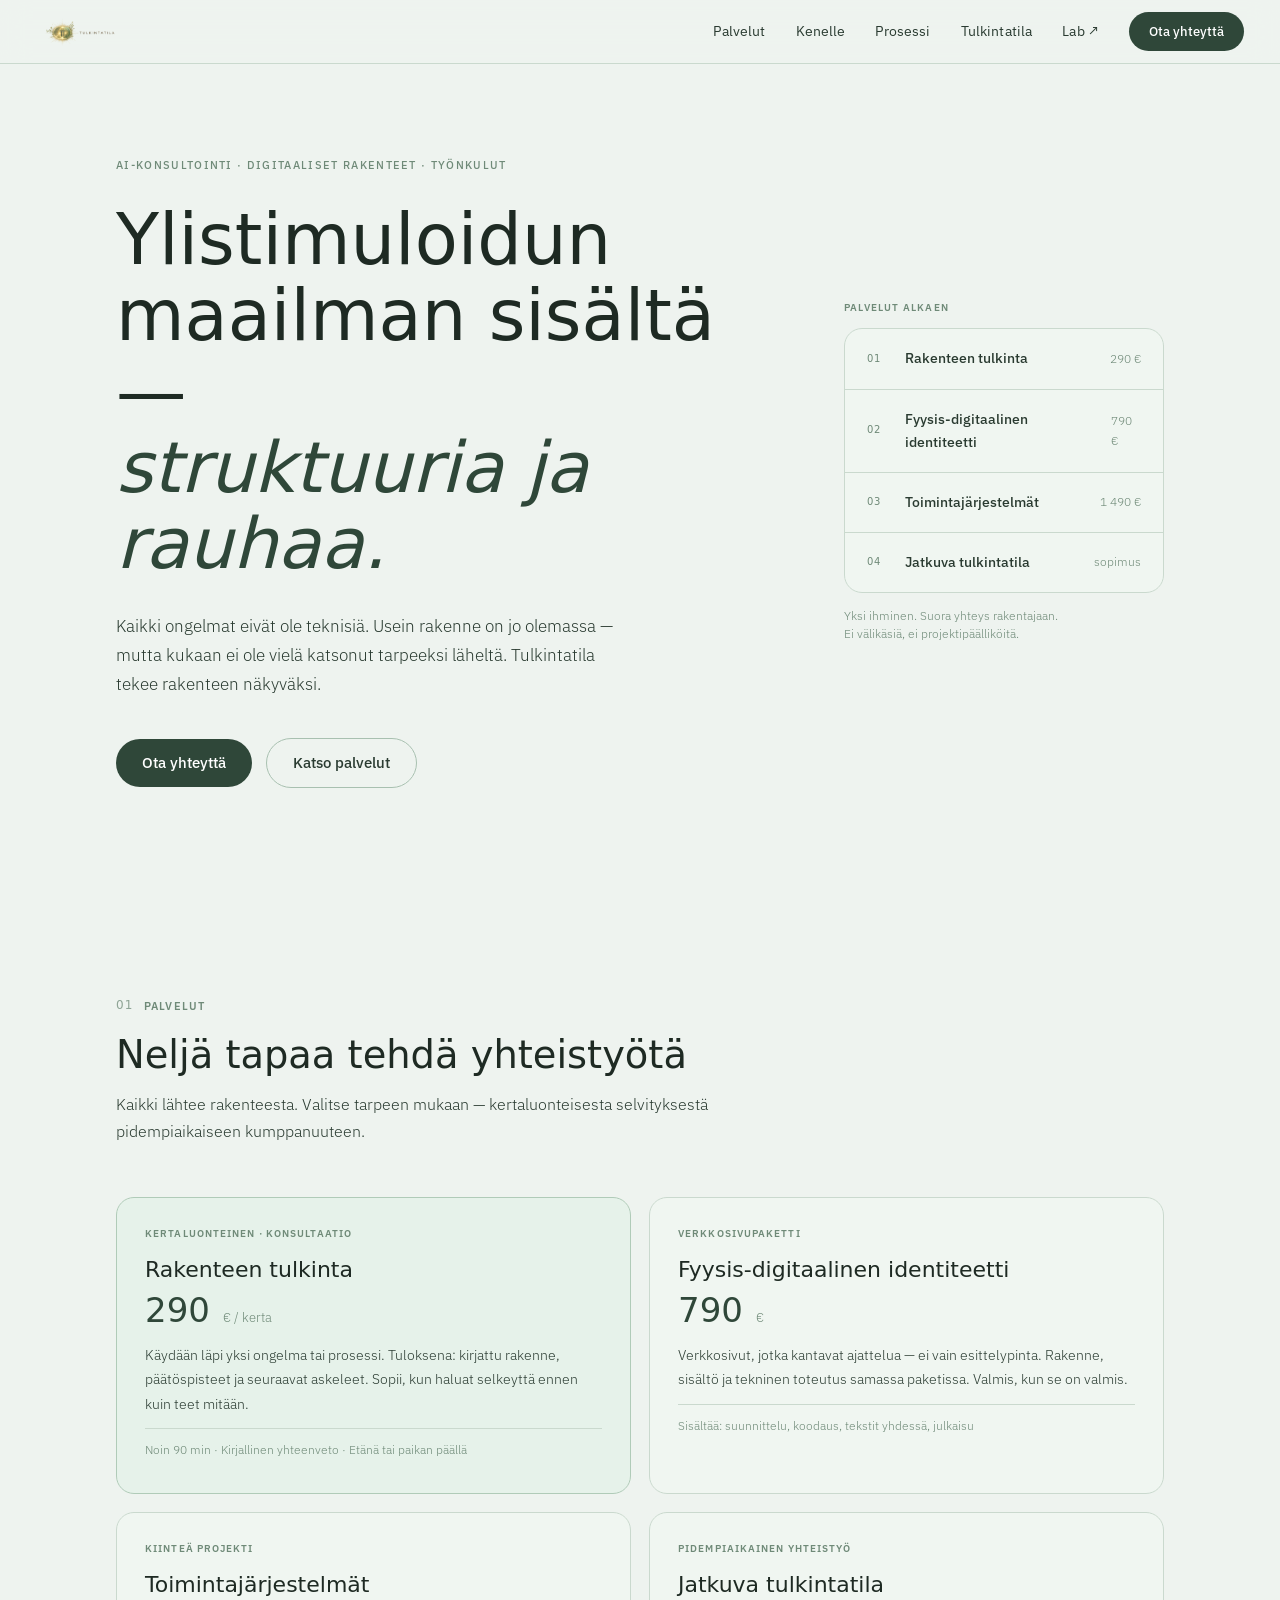
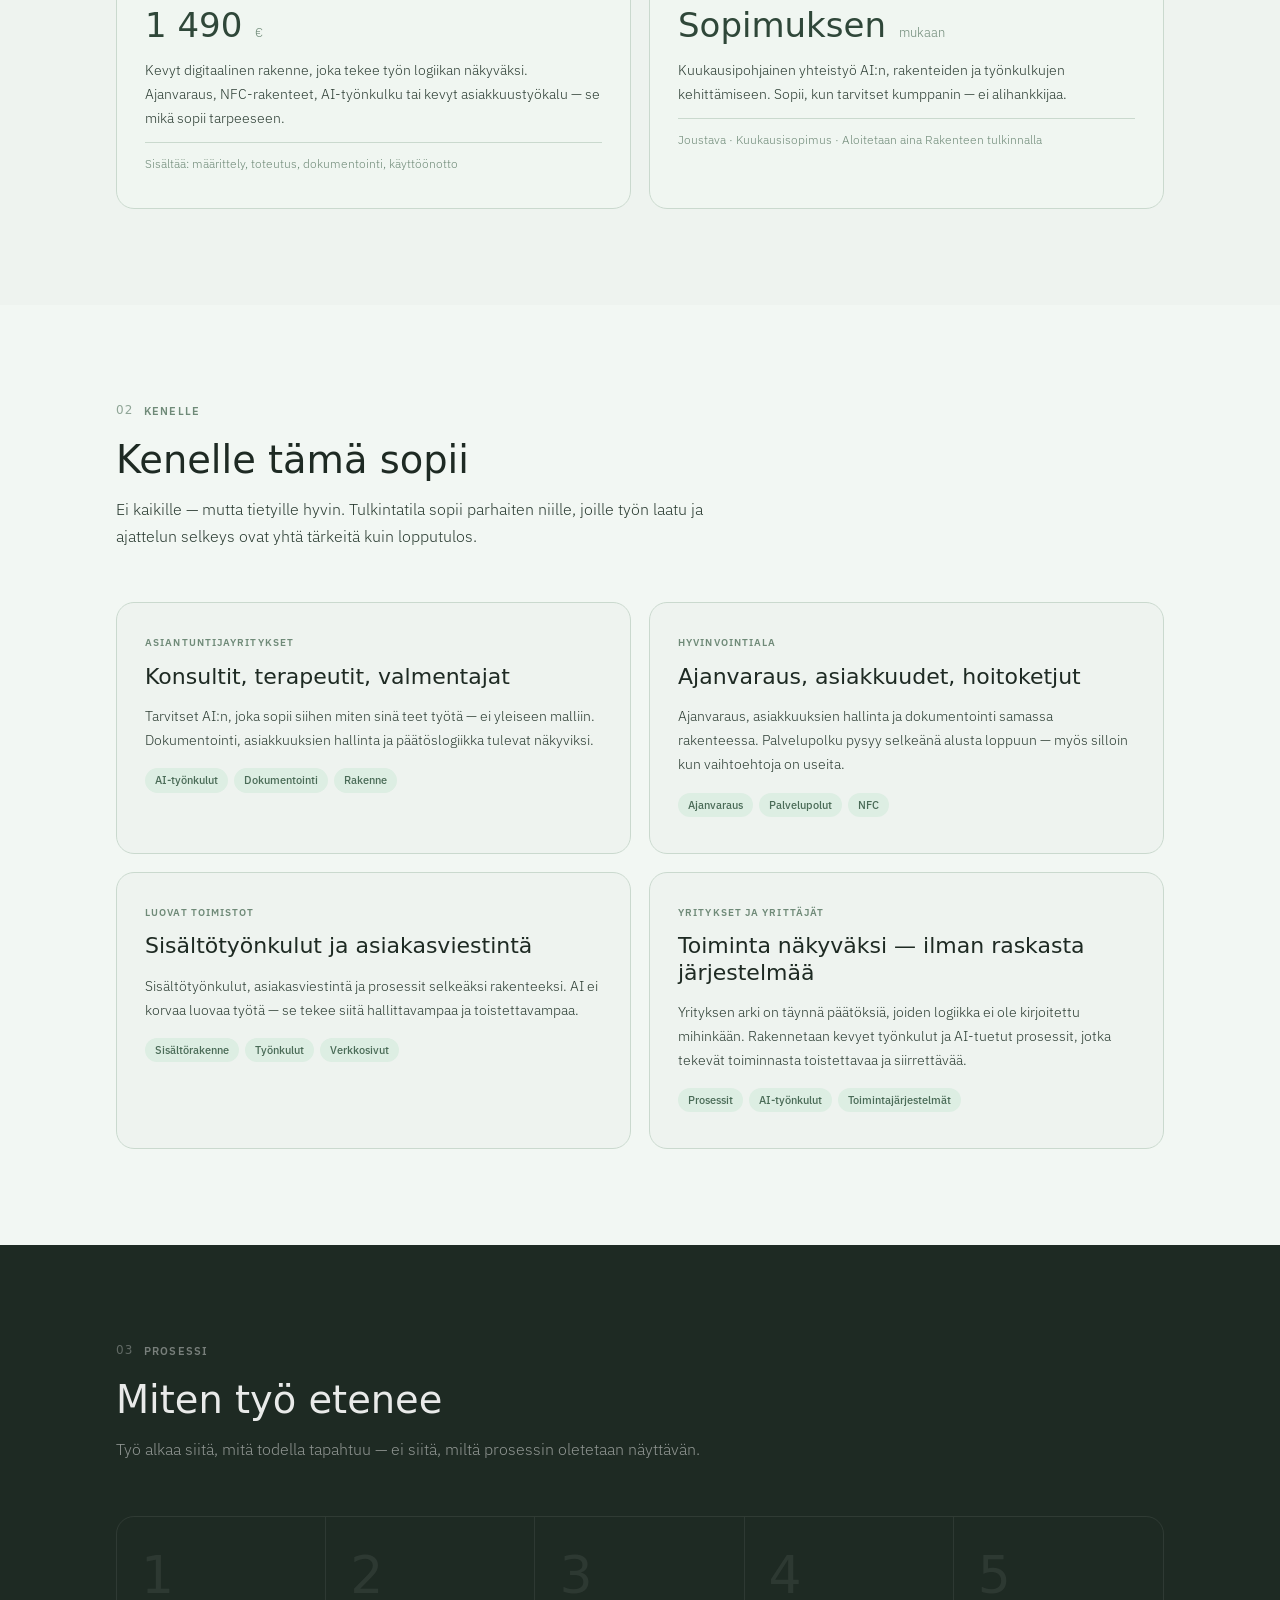
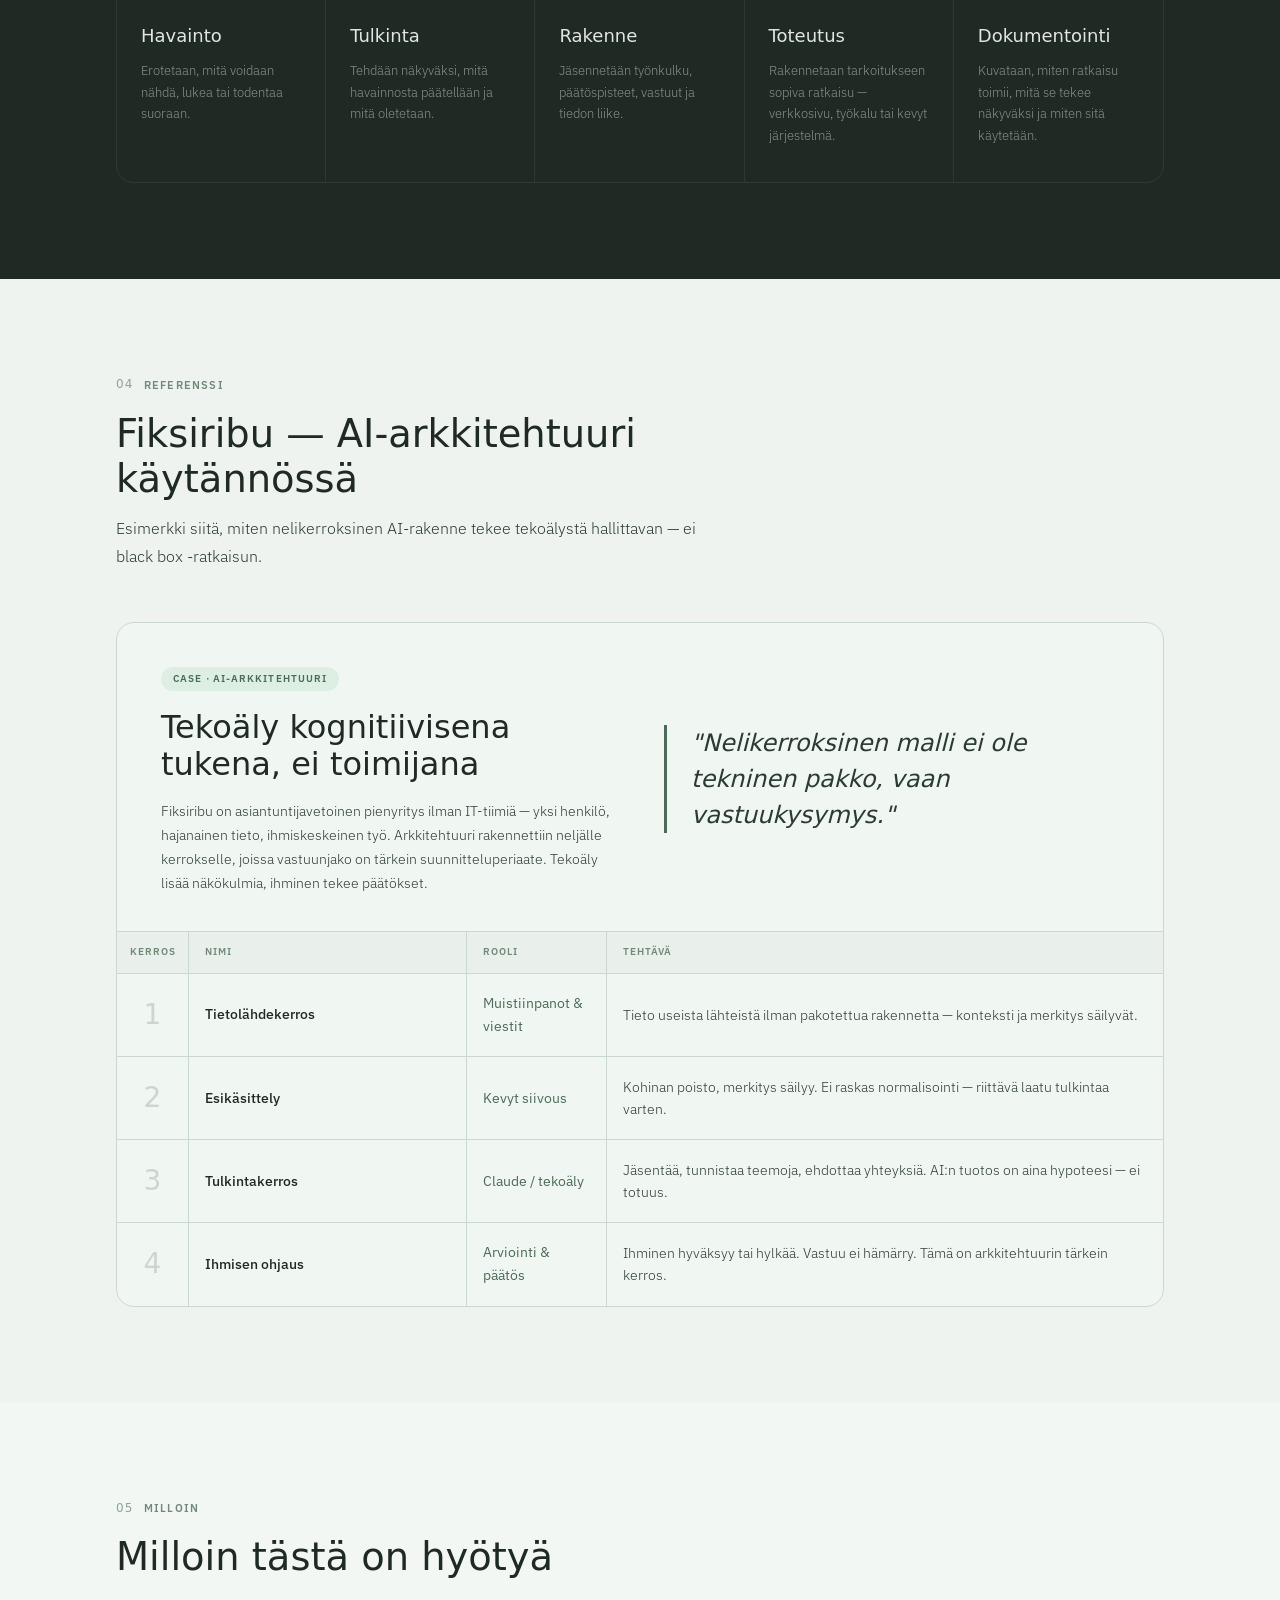
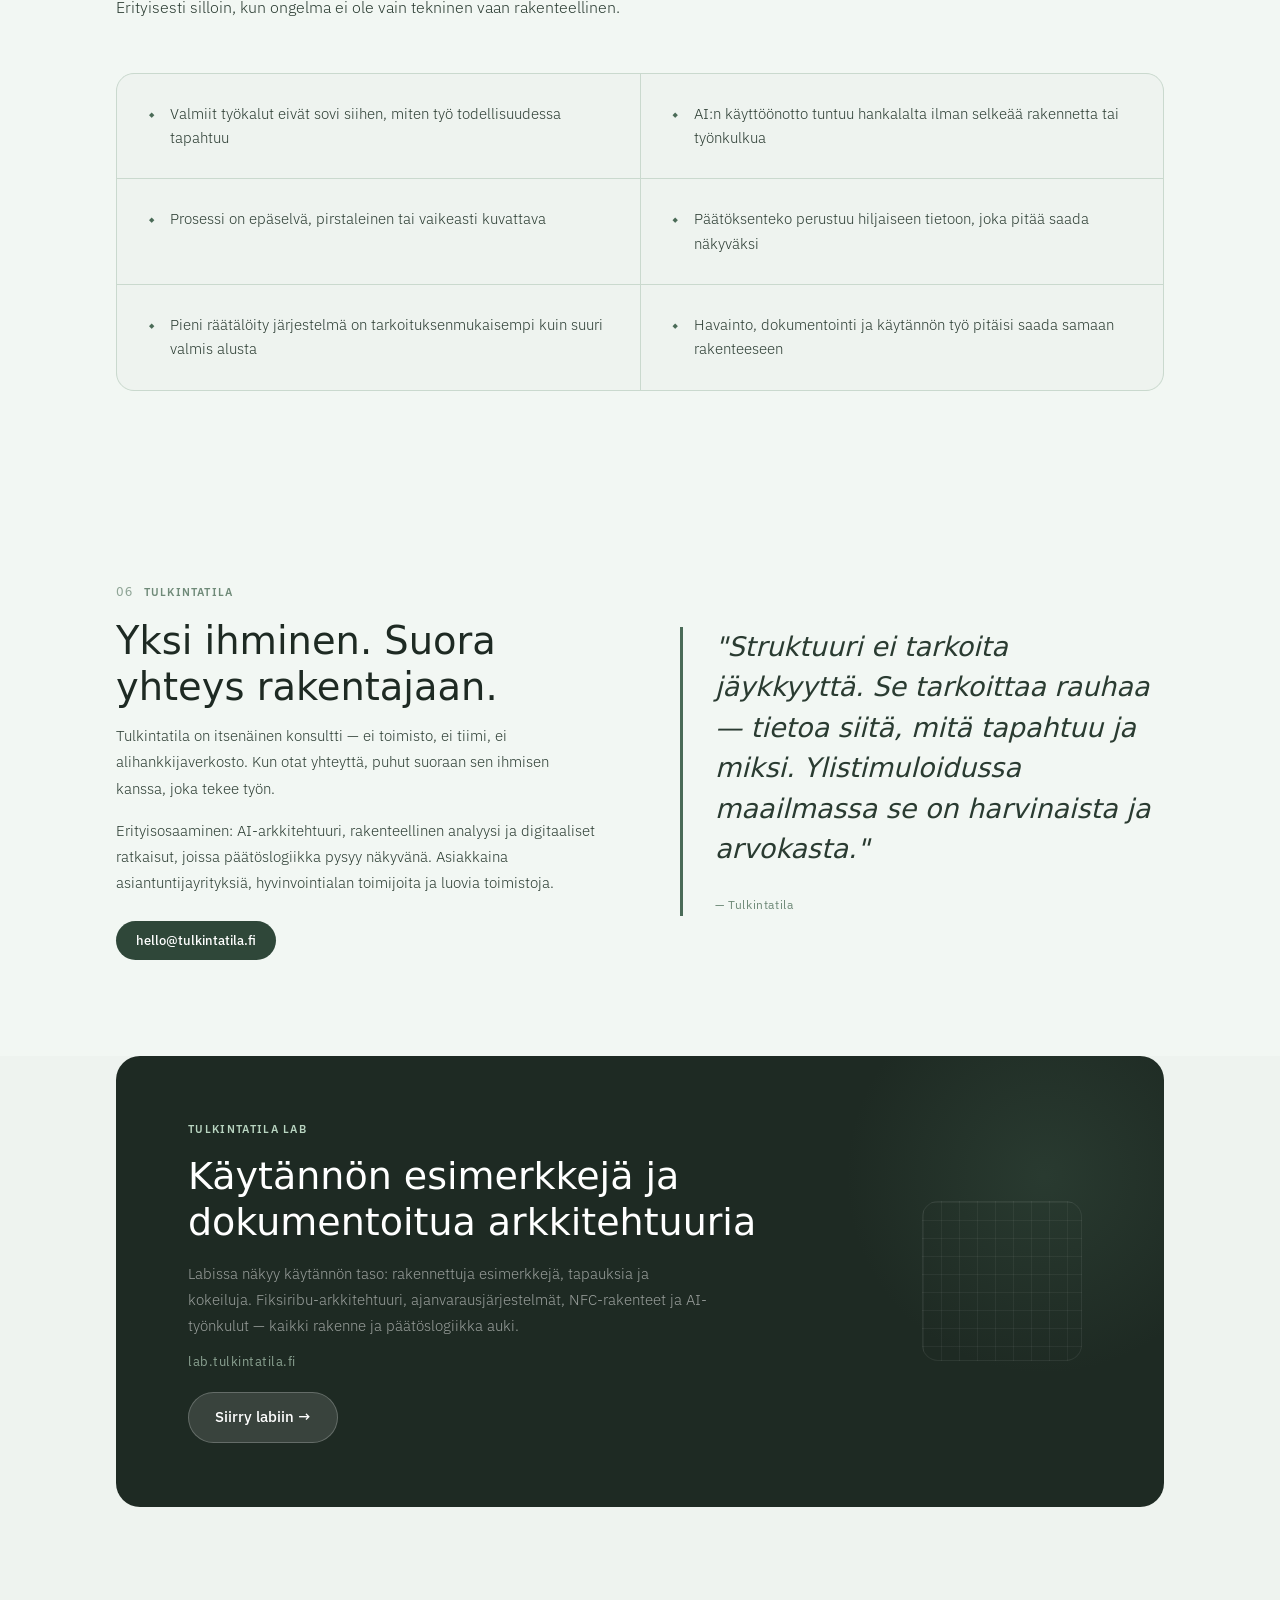
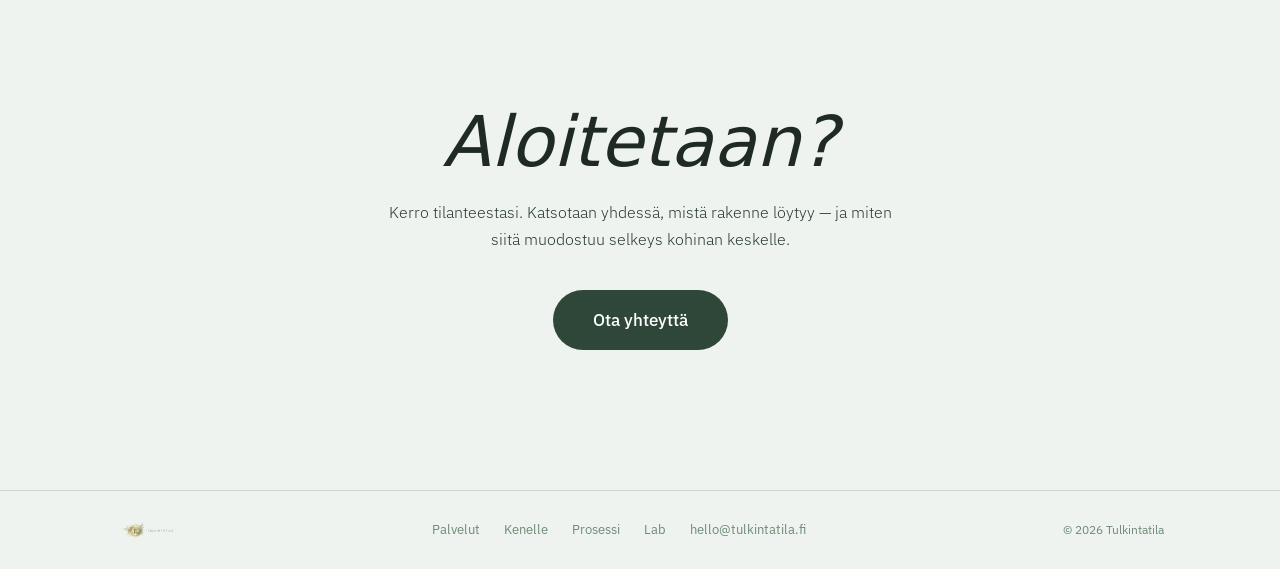
==== index.html @ 057dce6e "Fonts: Satoshi+IBM Plex Sans; SEO: geo, robots, richer JSON-LD - Swap Newsreader+DM Sans → Satoshi (" ====
<!DOCTYPE html>
<html lang="fi">
<head>
  <meta charset="UTF-8">
  <meta name="viewport" content="width=device-width, initial-scale=1.0">
  <title>Tulkintatila | AI-konsultointi ja digitaaliset rakenteet</title>
  <meta name="description" content="Tulkintatila tekee rakenteen näkyväksi — konsultointi, AI-työnkulut ja digitaaliset järjestelmät. Yksi ihminen, suora yhteys rakentajaan.">
  <link rel="canonical" href="https://tulkintatila.fi/">
  <meta property="og:locale" content="fi_FI">
  <meta property="og:type" content="website">
  <meta property="og:title" content="Tulkintatila | AI-konsultointi ja digitaaliset rakenteet">
  <meta property="og:description" content="Tulkintatila tekee rakenteen näkyväksi. Konsultointi, AI-työnkulut ja kevyet digitaaliset ratkaisut.">
  <meta property="og:url" content="https://tulkintatila.fi/">
  <meta property="og:site_name" content="Tulkintatila">
  <meta property="og:image" content="https://tulkintatila.fi/images/logo.png">
  <meta property="og:image:alt" content="Tulkintatilan logo">
  <meta name="twitter:card" content="summary_large_image">
  <meta name="twitter:title" content="Tulkintatila | AI-konsultointi ja digitaaliset rakenteet">
  <meta name="twitter:description" content="Tulkintatila tekee rakenteen näkyväksi.">
  <meta name="twitter:image" content="https://tulkintatila.fi/images/logo.png">
  <meta name="author" content="Tulkintatila">
  <meta name="robots" content="index, follow">
  <meta name="theme-color" content="#2f4739">
  <meta name="geo.region" content="FI-18">
  <meta name="geo.placename" content="Helsinki, Suomi">
  <meta name="geo.position" content="60.1699;24.9384">
  <meta name="ICBM" content="60.1699, 24.9384">

  <link rel="preconnect" href="https://api.fontshare.com">
  <link rel="preconnect" href="https://fonts.googleapis.com">
  <link rel="preconnect" href="https://fonts.gstatic.com" crossorigin>
  <link href="https://api.fontshare.com/v2/css?f[]=satoshi@400,500,700&display=swap" rel="stylesheet">
  <link href="https://fonts.googleapis.com/css2?family=IBM+Plex+Sans:ital,wght@0,300;0,400;0,500;0,600;1,400&display=swap" rel="stylesheet">

  <style>
/* ============================================
   TULKINTATILA — Measured Editorial
   ============================================ */
:root {
  --bg:          #eef3ef;
  --bg-alt:      #f2f7f3;
  --bg-dark:     #1e2a23;
  --text:        #1e2a23;
  --text-mid:    #2a3b31;
  --text-muted:  #6f8a78;
  --accent:      #2f4739;
  --accent-mid:  #4a6b57;
  --border:      #cad9ce;
  --border-mid:  #a8c0b0;
  --card-bg:     #f0f6f1;
  --card-ai:     #e6f2ea;
  --highlight:   #b8d4c0;
  --tag-bg:      #ddeee3;
  --font-display: 'Satoshi', 'PP Neue Montreal', system-ui, -apple-system, sans-serif;
  --font-body:    'IBM Plex Sans', system-ui, -apple-system, sans-serif;
  --nav-h:     64px;
  --container: 1120px;
  --radius:    10px;
  --radius-lg: 18px;
  --ease:      cubic-bezier(0.16, 1, 0.3, 1);
}

*, *::before, *::after { margin: 0; padding: 0; box-sizing: border-box; }

html {
  scroll-behavior: smooth;
  scroll-padding-top: calc(var(--nav-h) + 24px);
}

body {
  font-family: var(--font-body);
  background-color: var(--bg);
  color: var(--text);
  line-height: 1.65;
  font-size: 16px;
  -webkit-font-smoothing: antialiased;
}

img { max-width: 100%; height: auto; display: block; }
a   { color: inherit; text-decoration: none; }

.container {
  max-width: var(--container);
  margin: 0 auto;
  padding: 0 36px;
}

/* NAV */
.nav {
  position: sticky;
  top: 0;
  z-index: 100;
  height: var(--nav-h);
  background: rgba(238, 243, 239, 0.92);
  backdrop-filter: blur(14px);
  -webkit-backdrop-filter: blur(14px);
  border-bottom: 1px solid var(--border);
  display: flex;
  align-items: center;
  justify-content: space-between;
  padding: 0 36px;
}

.nav-brand { display: flex; align-items: center; }
.nav-logo  { height: 30px; width: auto; opacity: 0.88; }

.nav-links {
  display: flex;
  align-items: center;
  gap: 30px;
}

.nav-link {
  font-size: 14px;
  font-weight: 400;
  color: var(--text-mid);
  letter-spacing: 0.01em;
  transition: color 0.2s;
}
.nav-link:hover { color: var(--text); }

.nav-cta {
  font-size: 13px;
  font-weight: 500;
  background: var(--accent);
  color: #fff;
  padding: 9px 20px;
  border-radius: 100px;
  transition: background 0.2s, transform 0.18s var(--ease), box-shadow 0.2s;
}
.nav-cta:hover {
  background: var(--bg-dark);
  transform: translateY(-1px);
  box-shadow: 0 4px 16px rgba(30,42,35,0.22);
}

.nav-toggle {
  display: none;
  flex-direction: column;
  justify-content: center;
  gap: 5px;
  background: none;
  border: none;
  cursor: pointer;
  padding: 6px 4px;
  width: 32px;
  height: 32px;
}
.nav-toggle span {
  display: block;
  width: 22px;
  height: 1.5px;
  background: var(--text);
  border-radius: 2px;
}

/* HERO */
.hero {
  min-height: calc(100vh - var(--nav-h));
  display: grid;
  grid-template-columns: 1fr 320px;
  gap: 64px;
  align-items: center;
  max-width: var(--container);
  margin: 0 auto;
  padding: 80px 36px 100px;
  animation: fadeUp 0.7s var(--ease) both;
}

.hero-eyebrow {
  font-size: 11px;
  font-weight: 500;
  letter-spacing: 0.12em;
  text-transform: uppercase;
  color: var(--text-muted);
  margin-bottom: 28px;
}

.hero-h1 {
  font-family: var(--font-display);
  font-size: clamp(44px, 5.5vw, 72px);
  font-weight: 400;
  line-height: 1.08;
  color: var(--text);
  margin-bottom: 30px;
  animation: fadeUp 0.65s 0.08s var(--ease) both;
}
.hero-h1 em {
  font-style: italic;
  font-weight: 300;
  color: var(--accent);
}

.hero-body {
  font-size: 17px;
  font-weight: 300;
  line-height: 1.72;
  color: var(--text-mid);
  max-width: 500px;
  margin-bottom: 38px;
  animation: fadeUp 0.65s 0.16s var(--ease) both;
}

.hero-actions {
  display: flex;
  align-items: center;
  gap: 14px;
  flex-wrap: wrap;
  animation: fadeUp 0.65s 0.24s var(--ease) both;
}

.hero-flow { animation: fadeUp 0.8s 0.32s var(--ease) both; }

.flow-label-top {
  font-size: 10px;
  font-weight: 600;
  letter-spacing: 0.12em;
  text-transform: uppercase;
  color: var(--text-muted);
  margin-bottom: 12px;
}

.flow-track {
  border: 1px solid var(--border);
  border-radius: var(--radius-lg);
  background: var(--card-bg);
  overflow: hidden;
}

.flow-step {
  display: flex;
  align-items: center;
  gap: 16px;
  padding: 18px 22px;
  border-bottom: 1px solid var(--border);
  transition: background 0.2s;
}
.flow-step:last-child { border-bottom: none; }
.flow-step:hover { background: rgba(47,71,57,0.05); }

.flow-n {
  font-family: var(--font-display);
  font-size: 10px;
  color: var(--text-muted);
  letter-spacing: 0.06em;
  min-width: 22px;
}

.flow-name {
  font-size: 14px;
  font-weight: 500;
  color: var(--text-mid);
}

.flow-sub {
  font-size: 12px;
  font-weight: 300;
  color: var(--text-muted);
  margin-left: auto;
}

.flow-caption {
  font-size: 12px;
  font-weight: 300;
  color: var(--text-muted);
  line-height: 1.55;
  margin-top: 14px;
}

/* BUTTONS */
.btn {
  display: inline-flex;
  align-items: center;
  justify-content: center;
  font-family: var(--font-body);
  font-size: 15px;
  font-weight: 500;
  padding: 12px 26px;
  border-radius: 100px;
  border: none;
  cursor: pointer;
  white-space: nowrap;
  transition: background 0.2s, color 0.2s, transform 0.2s var(--ease), box-shadow 0.2s;
}
.btn--primary { background: var(--accent); color: #fff; }
.btn--primary:hover {
  background: var(--bg-dark);
  transform: translateY(-2px);
  box-shadow: 0 8px 24px rgba(30,42,35,0.24);
}
.btn--ghost {
  background: transparent;
  color: var(--text-mid);
  border: 1px solid var(--border-mid);
}
.btn--ghost:hover {
  background: var(--card-bg);
  border-color: var(--accent);
  color: var(--accent);
}
.btn--sm  { font-size: 13px; padding: 9px 20px; }
.btn--lg  { font-size: 17px; padding: 16px 40px; }
.btn--lab {
  background: rgba(255,255,255,0.12);
  color: #fff;
  border: 1px solid rgba(255,255,255,0.22);
}
.btn--lab:hover {
  background: rgba(255,255,255,0.2);
  transform: translateY(-2px);
}

/* SECTIONS */
.section { padding: 96px 0; }
.section--ink   { background: var(--bg-dark); color: #fff; }
.section--alt   { background: var(--bg-alt); }
.section--about { background: var(--bg-alt); }

.section-intro { max-width: 620px; margin-bottom: 52px; }

.section-label {
  display: flex;
  align-items: center;
  gap: 10px;
  font-size: 11px;
  font-weight: 600;
  letter-spacing: 0.11em;
  text-transform: uppercase;
  color: var(--text-muted);
  margin-bottom: 16px;
}
.section-label--light { color: rgba(255,255,255,0.4); }

.section-n {
  font-family: var(--font-display);
  font-size: 12px;
  font-weight: 400;
  opacity: 0.75;
}

.section-h2 {
  font-family: var(--font-display);
  font-size: clamp(28px, 3vw, 42px);
  font-weight: 400;
  line-height: 1.18;
  color: var(--text);
  margin-bottom: 14px;
}
.section-h2--light { color: rgba(255,255,255,0.9); }

.section-desc { font-size: 16px; font-weight: 300; color: var(--text-mid); line-height: 1.7; }
.section-desc--light { color: rgba(255,255,255,0.5); }

/* CARDS */
.card-grid {
  display: grid;
  grid-template-columns: repeat(3, 1fr);
  gap: 18px;
}
.card-grid--2 {
  grid-template-columns: repeat(2, 1fr);
}

.card {
  background: var(--card-bg);
  border: 1px solid var(--border);
  border-radius: var(--radius-lg);
  padding: 28px 28px 34px;
  position: relative;
  overflow: hidden;
  transition: transform 0.28s var(--ease), box-shadow 0.28s var(--ease), border-color 0.22s;
}
.card::before {
  content: '';
  position: absolute;
  top: 0; left: 0;
  width: 3px; height: 0;
  background: var(--accent);
  transition: height 0.35s var(--ease);
}
.card:hover {
  transform: translateY(-5px);
  box-shadow: 0 14px 44px rgba(30,42,35,0.10);
  border-color: var(--border-mid);
}
.card:hover::before { height: 100%; }

.card--featured { background: var(--card-ai); border-color: #b0cbb8; }
.card--featured::before { background: var(--accent-mid); }

.card-tag {
  font-size: 10px;
  font-weight: 600;
  letter-spacing: 0.11em;
  text-transform: uppercase;
  color: var(--text-muted);
  margin-bottom: 14px;
}
.card-h3 {
  font-family: var(--font-display);
  font-size: 22px;
  font-weight: 500;
  line-height: 1.2;
  color: var(--text);
  margin-bottom: 10px;
}
.card-price {
  font-family: var(--font-display);
  font-size: 34px;
  font-weight: 400;
  color: var(--accent);
  line-height: 1;
  margin-bottom: 16px;
}
.card-price .price-unit {
  font-family: var(--font-body);
  font-size: 13px;
  font-weight: 300;
  color: var(--text-muted);
  margin-left: 2px;
}
.card-body {
  font-size: 14px;
  font-weight: 300;
  line-height: 1.72;
  color: var(--text-mid);
}
.card-detail {
  font-size: 12px;
  font-weight: 300;
  color: var(--text-muted);
  margin-top: 12px;
  padding-top: 12px;
  border-top: 1px solid var(--border);
  line-height: 1.55;
}

/* AUDIENCE */
.audience-grid {
  display: grid;
  grid-template-columns: repeat(2, 1fr);
  gap: 18px;
}
.audience-card {
  background: var(--bg);
  border: 1px solid var(--border);
  border-radius: var(--radius-lg);
  padding: 32px 28px 36px;
  position: relative;
  overflow: hidden;
  transition: transform 0.28s var(--ease), box-shadow 0.28s var(--ease), border-color 0.22s;
}
.audience-card::before {
  content: '';
  position: absolute;
  top: 0; left: 0;
  width: 100%; height: 3px;
  background: linear-gradient(90deg, var(--accent-mid), transparent);
  opacity: 0;
  transition: opacity 0.3s;
}
.audience-card:hover {
  transform: translateY(-4px);
  box-shadow: 0 12px 36px rgba(30,42,35,0.09);
  border-color: var(--border-mid);
}
.audience-card:hover::before { opacity: 1; }
.audience-tag-label {
  font-size: 10px;
  font-weight: 600;
  letter-spacing: 0.11em;
  text-transform: uppercase;
  color: var(--text-muted);
  margin-bottom: 12px;
}
.audience-h3 {
  font-family: var(--font-display);
  font-size: 22px;
  font-weight: 500;
  line-height: 1.2;
  color: var(--text);
  margin-bottom: 14px;
}
.audience-body {
  font-size: 14px;
  font-weight: 300;
  line-height: 1.72;
  color: var(--text-mid);
  margin-bottom: 16px;
}
.audience-tags {
  display: flex;
  flex-wrap: wrap;
  gap: 6px;
}
.audience-pill {
  font-size: 11px;
  font-weight: 500;
  color: var(--accent-mid);
  background: var(--tag-bg);
  padding: 3px 10px;
  border-radius: 100px;
}

/* PROCESS STEPS */
.steps {
  display: grid;
  grid-template-columns: repeat(5, 1fr);
  border: 1px solid rgba(255,255,255,0.08);
  border-radius: var(--radius-lg);
  overflow: hidden;
}
.step {
  padding: 32px 24px 36px;
  border-right: 1px solid rgba(255,255,255,0.07);
  transition: background 0.2s;
}
.step:last-child { border-right: none; }
.step:hover { background: rgba(255,255,255,0.03); }

.step-n {
  display: block;
  font-family: var(--font-display);
  font-size: 52px;
  font-weight: 300;
  color: rgba(255,255,255,0.07);
  line-height: 1;
  margin-bottom: 20px;
  user-select: none;
}
.step-h3 {
  font-family: var(--font-display);
  font-size: 18px;
  font-weight: 500;
  color: rgba(255,255,255,0.88);
  margin-bottom: 10px;
}
.step p {
  font-size: 13px;
  font-weight: 300;
  color: rgba(255,255,255,0.48);
  line-height: 1.65;
}

/* FIKSIRIBU / CASE STUDY */
.case-study-card {
  background: var(--card-bg);
  border: 1px solid var(--border);
  border-radius: var(--radius-lg);
  overflow: hidden;
}
.case-study-top {
  display: grid;
  grid-template-columns: 1fr 1fr;
  gap: 48px;
  padding: 40px 44px 36px;
  border-bottom: 1px solid var(--border);
  align-items: center;
}
.case-study-badge {
  display: inline-block;
  font-size: 10px;
  font-weight: 600;
  letter-spacing: 0.11em;
  text-transform: uppercase;
  color: var(--accent-mid);
  background: var(--tag-bg);
  padding: 4px 12px;
  border-radius: 100px;
  margin-bottom: 18px;
}
.case-study-h3 {
  font-family: var(--font-display);
  font-size: clamp(22px, 2.5vw, 32px);
  font-weight: 400;
  color: var(--text);
  line-height: 1.15;
  margin-bottom: 16px;
}
.case-study-body {
  font-size: 14px;
  font-weight: 300;
  color: var(--text-mid);
  line-height: 1.72;
}
.case-study-quote {
  border-left: 3px solid var(--accent-mid);
  padding-left: 24px;
}
.case-study-quote p {
  font-family: var(--font-display);
  font-size: clamp(17px, 2vw, 24px);
  font-style: italic;
  font-weight: 300;
  line-height: 1.5;
  color: var(--text-mid);
}
.arch-table { display: block; overflow-x: auto; -webkit-overflow-scrolling: touch; }
.arch-head {
  display: grid;
  grid-template-columns: 72px 1fr 140px 2fr;
  min-width: 540px;
  background: rgba(47,71,57,0.04);
  border-bottom: 1px solid var(--border);
}
.arch-head-cell {
  padding: 12px 16px;
  font-size: 10px;
  font-weight: 600;
  letter-spacing: 0.1em;
  text-transform: uppercase;
  color: var(--text-muted);
  border-right: 1px solid var(--border);
  overflow: hidden;
  white-space: nowrap;
}
.arch-head-cell:first-child { text-align: center; padding-left: 8px; padding-right: 8px; }
.arch-head-cell:last-child { border-right: none; }
.arch-row {
  display: grid;
  grid-template-columns: 72px 1fr 140px 2fr;
  min-width: 540px;
  border-bottom: 1px solid var(--border);
  transition: background 0.18s;
}
.arch-row:last-child { border-bottom: none; }
.arch-row:hover { background: rgba(47,71,57,0.03); }
.arch-cell {
  padding: 18px 16px;
  border-right: 1px solid var(--border);
  font-size: 14px;
  display: flex;
  align-items: center;
  min-width: 0;
}
.arch-cell:last-child { border-right: none; }
.arch-num {
  font-family: var(--font-display);
  font-size: 28px;
  font-weight: 300;
  color: rgba(47,71,57,0.18);
  justify-content: center;
}
.arch-name-col { font-weight: 500; color: var(--text); }
.arch-tool-col { color: var(--accent-mid); font-weight: 400; }
.arch-desc-col { color: var(--text-mid); font-weight: 300; line-height: 1.6; }

/* WHEN GRID */
.when-grid {
  display: grid;
  grid-template-columns: repeat(2, 1fr);
  gap: 1px;
  background: var(--border);
  border: 1px solid var(--border);
  border-radius: var(--radius-lg);
  overflow: hidden;
}
.when-item {
  display: flex;
  align-items: flex-start;
  gap: 16px;
  padding: 28px 32px;
  background: var(--bg);
  transition: background 0.2s;
}
.when-item:hover { background: var(--card-bg); }
.when-marker { color: var(--accent-mid); font-size: 7px; margin-top: 7px; flex-shrink: 0; }
.when-item p { font-size: 15px; font-weight: 300; color: var(--text-mid); line-height: 1.62; }

/* ABOUT */
.about-grid {
  display: grid;
  grid-template-columns: 1fr 1fr;
  gap: 80px;
  align-items: center;
}
.about-p {
  font-size: 15px;
  font-weight: 300;
  color: var(--text-mid);
  line-height: 1.75;
  margin-bottom: 16px;
}
.about-text .btn { margin-top: 8px; }

.about-quote {
  border-left: 3px solid var(--accent-mid);
  padding-left: 32px;
}
.about-quote p {
  font-family: var(--font-display);
  font-size: clamp(19px, 2.2vw, 27px);
  font-style: italic;
  font-weight: 300;
  line-height: 1.5;
  color: var(--text-mid);
  margin-bottom: 20px;
}
.about-quote cite {
  font-size: 12px;
  color: var(--text-muted);
  font-style: normal;
  letter-spacing: 0.05em;
}

/* LAB */
.lab-section { padding: 0 0 80px; }
.lab-card {
  background: var(--bg-dark);
  border-radius: 24px;
  padding: 64px 72px;
  display: grid;
  grid-template-columns: 1fr 180px;
  gap: 48px;
  align-items: center;
  position: relative;
  overflow: hidden;
}
.lab-card::before {
  content: '';
  position: absolute;
  top: -80px; right: -80px;
  width: 400px; height: 400px;
  background: radial-gradient(circle, rgba(74,107,87,0.25) 0%, transparent 70%);
  pointer-events: none;
}
.lab-content { position: relative; z-index: 1; }
.lab-eyebrow {
  display: block;
  font-size: 11px;
  font-weight: 600;
  letter-spacing: 0.12em;
  text-transform: uppercase;
  color: var(--highlight);
  margin-bottom: 16px;
}
.lab-h2 {
  font-family: var(--font-display);
  font-size: clamp(26px, 3vw, 38px);
  font-weight: 400;
  color: #fff;
  line-height: 1.2;
  margin-bottom: 16px;
}
.lab-body {
  font-size: 15px;
  font-weight: 300;
  color: rgba(255,255,255,0.55);
  line-height: 1.72;
  max-width: 520px;
  margin-bottom: 12px;
}
.lab-url {
  font-size: 13px;
  font-weight: 400;
  color: var(--highlight);
  letter-spacing: 0.04em;
  margin-bottom: 20px;
  opacity: 0.7;
}
.lab-deco {
  position: relative; z-index: 1;
  display: flex; align-items: center; justify-content: center;
}
.lab-deco-inner {
  width: 160px; height: 160px;
  border-radius: 16px;
  border: 1px solid rgba(255,255,255,0.07);
  background-image:
    linear-gradient(rgba(255,255,255,0.05) 1px, transparent 1px),
    linear-gradient(90deg, rgba(255,255,255,0.05) 1px, transparent 1px);
  background-size: 18px 18px;
}

/* CTA */
.cta-section { padding: 120px 0 140px; text-align: center; }
.cta-inner { max-width: 520px; margin: 0 auto; }
.cta-h2 {
  font-family: var(--font-display);
  font-size: clamp(40px, 5.5vw, 70px);
  font-weight: 400;
  font-style: italic;
  color: var(--text);
  line-height: 1;
  margin-bottom: 22px;
}
.cta-body {
  font-size: 16px;
  font-weight: 300;
  color: var(--text-mid);
  line-height: 1.72;
  margin-bottom: 36px;
}

/* FOOTER */
.footer { border-top: 1px solid var(--border); padding: 28px 0; }
.footer-inner {
  display: flex;
  align-items: center;
  justify-content: space-between;
  gap: 24px;
}
.footer-brand { display: flex; align-items: center; }
.footer-logo  { height: 22px; width: auto; opacity: 0.65; }
.footer-nav   { display: flex; align-items: center; gap: 24px; }
.footer-nav a { font-size: 13px; color: var(--text-muted); transition: color 0.2s; }
.footer-nav a:hover { color: var(--text); }
.footer-copy  { font-size: 12px; color: var(--text-muted); }

/* ANIMATIONS */
@keyframes fadeUp {
  from { opacity: 0; transform: translateY(22px); }
  to   { opacity: 1; transform: translateY(0); }
}

/* TABLET */
@media (max-width: 1024px) {
  .hero {
    grid-template-columns: 1fr;
    min-height: auto;
    padding: 64px 36px 80px;
    gap: 48px;
  }
  .hero-flow { max-width: 480px; }
  .flow-track {
    display: grid;
    grid-template-columns: repeat(4, 1fr);
  }
  .flow-step {
    flex-direction: column;
    gap: 6px;
    padding: 14px;
    text-align: center;
    border-bottom: none;
    border-right: 1px solid var(--border);
  }
  .flow-step:last-child { border-right: none; }
  .flow-sub { display: none; }
  .card-grid { grid-template-columns: repeat(2, 1fr); }
  .card-grid--2 { grid-template-columns: repeat(2, 1fr); }
  .audience-grid { grid-template-columns: repeat(2, 1fr); }
  .steps { grid-template-columns: repeat(3, 1fr); }
  .step:nth-child(3) { border-right: none; }
  .step:nth-child(4),
  .step:nth-child(5) { border-top: 1px solid rgba(255,255,255,0.07); }
  .about-grid { grid-template-columns: 1fr; gap: 48px; }
  .lab-card { grid-template-columns: 1fr; padding: 52px 48px; }
  .lab-deco { display: none; }
  .when-grid { grid-template-columns: 1fr; }
  .case-study-top { grid-template-columns: 1fr; gap: 32px; padding: 32px 32px 28px; }
  .arch-head { grid-template-columns: 48px 160px 110px 1fr; }
  .arch-row  { grid-template-columns: 48px 160px 110px 1fr; }
  .footer-inner { flex-direction: column; align-items: flex-start; gap: 16px; }
}

/* MOBILE */
@media (max-width: 720px) {
  .container { padding: 0 20px; }
  .nav { padding: 0 20px; }
  .nav-links {
    display: none;
    position: fixed;
    top: var(--nav-h);
    left: 0; right: 0;
    background: var(--bg);
    border-bottom: 1px solid var(--border);
    flex-direction: column;
    align-items: stretch;
    gap: 0;
    padding: 8px 20px 16px;
    box-shadow: 0 8px 24px rgba(30,42,35,0.08);
  }
  .nav-links.is-open { display: flex; }
  .nav-link { padding: 13px 0; border-bottom: 1px solid var(--border); font-size: 15px; }
  .nav-cta  { margin-top: 12px; text-align: center; border-radius: 8px; padding: 13px; }
  .nav-toggle { display: flex; }
  .hero { padding: 48px 20px 64px; gap: 40px; }
  .hero-flow { display: none; }
  .hero-actions { flex-direction: column; align-items: flex-start; }
  .section { padding: 72px 0; }
  .card-grid { grid-template-columns: 1fr; }
  .card-grid--2 { grid-template-columns: 1fr; }
  .audience-grid { grid-template-columns: 1fr; }
  .steps {
    grid-template-columns: 1fr;
    border: none;
    gap: 1px;
    background: rgba(255,255,255,0.06);
    overflow: hidden;
  }
  .step {
    border-right: none;
    border-bottom: 1px solid rgba(255,255,255,0.07);
    padding: 24px 24px 28px;
    background: rgba(255,255,255,0.02);
  }
  .step:last-child { border-bottom: none; }
  .step-n { font-size: 36px; margin-bottom: 14px; }
  .when-item { padding: 22px 20px; }
  .lab-card { padding: 36px 28px; }
  .cta-section { padding: 80px 0 100px; }
  .footer-inner { flex-direction: column; align-items: flex-start; gap: 16px; }
  .footer-nav { flex-wrap: wrap; gap: 16px; }
  .case-study-top { padding: 24px 20px 20px; }
  .arch-head,
  .arch-row {
    grid-template-columns: 40px 1fr 1fr;
  }
  .arch-head-cell:nth-child(3),
  .arch-cell:nth-child(3) { display: none; }
}
  </style>

  <script type="application/ld+json">
  {
    "@context": "https://schema.org",
    "@graph": [
      {
        "@type": "ProfessionalService",
        "@id": "https://tulkintatila.fi/#business",
        "name": "Tulkintatila",
        "url": "https://tulkintatila.fi/",
        "email": "hello@tulkintatila.fi",
        "description": "Tulkintatila tekee rakenteen näkyväksi — AI-konsultointi, työnkulut ja kevyet digitaaliset järjestelmät. Yksi ihminen, suora yhteys rakentajaan.",
        "image": "https://tulkintatila.fi/images/logo.png",
        "priceRange": "€€",
        "currenciesAccepted": "EUR",
        "areaServed": {"@type": "Country", "name": "Finland"},
        "address": {
          "@type": "PostalAddress",
          "addressCountry": "FI",
          "addressRegion": "Uusimaa"
        },
        "knowsAbout": [
          "AI-konsultointi",
          "tekoälyarkkitehtuuri",
          "digitaaliset työnkulut",
          "verkkosivut",
          "kevyet digitaaliset järjestelmät",
          "compliance-työkalut",
          "NFC-teknologia"
        ],
        "hasOfferCatalog": {
          "@type": "OfferCatalog",
          "name": "Tulkintatilan palvelut",
          "itemListElement": [
            {"@type": "Offer", "name": "Rakenteen tulkinta", "price": "290", "priceCurrency": "EUR"},
            {"@type": "Offer", "name": "Fyysis-digitaalinen identiteetti", "price": "790", "priceCurrency": "EUR"},
            {"@type": "Offer", "name": "Toimintajärjestelmät", "price": "1490", "priceCurrency": "EUR"},
            {"@type": "Offer", "name": "Jatkuva tulkintatila", "description": "sopimuksen mukaan"}
          ]
        },
        "sameAs": [
          "https://lab.tulkintatila.fi/"
        ]
      },
      {
        "@type": "WebSite",
        "@id": "https://tulkintatila.fi/#website",
        "url": "https://tulkintatila.fi/",
        "name": "Tulkintatila",
        "inLanguage": "fi",
        "publisher": {"@id": "https://tulkintatila.fi/#business"}
      },
      {
        "@type": "WebPage",
        "@id": "https://tulkintatila.fi/#webpage",
        "url": "https://tulkintatila.fi/",
        "name": "Tulkintatila | AI-konsultointi ja digitaaliset rakenteet",
        "description": "Tulkintatila tekee rakenteen näkyväksi — konsultointi, AI-työnkulut ja digitaaliset järjestelmät. Yksi ihminen, suora yhteys rakentajaan.",
        "inLanguage": "fi",
        "isPartOf": {"@id": "https://tulkintatila.fi/#website"},
        "about": {"@id": "https://tulkintatila.fi/#business"}
      }
    ]
  }
  </script>
  <script type="text/javascript">
    (function(c,l,a,r,i,t,y){
      c[a]=c[a]||function(){(c[a].q=c[a].q||[]).push(arguments)};
      t=l.createElement(r);t.async=1;t.src="https://www.clarity.ms/tag/"+i;
      y=l.getElementsByTagName(r)[0];y.parentNode.insertBefore(t,y);
    })(window, document, "clarity", "script", "wnurjt6llh");
  </script>
</head>
<body>

  <nav class="nav" id="nav">
    <a href="/" class="nav-brand">
      <img src="images/logo.png" alt="Tulkintatila" class="nav-logo">
    </a>
    <button class="nav-toggle" aria-label="Valikko" aria-expanded="false"
      onclick="var e=this.getAttribute('aria-expanded')==='true';this.setAttribute('aria-expanded',e?'false':'true');document.querySelector('.nav-links').classList.toggle('is-open')">
      <span></span><span></span><span></span>
    </button>
    <div class="nav-links">
      <a href="#palvelut" class="nav-link">Palvelut</a>
      <a href="#kenelle" class="nav-link">Kenelle</a>
      <a href="#prosessi" class="nav-link">Prosessi</a>
      <a href="#minusta" class="nav-link">Tulkintatila</a>
      <a href="https://lab.tulkintatila.fi/" class="nav-link" target="_blank" rel="noopener">Lab ↗</a>
      <a href="mailto:hello@tulkintatila.fi" class="nav-cta">Ota yhteyttä</a>
    </div>
  </nav>

  <main>

    <!-- HERO -->
    <section class="hero" id="hero">
      <div class="hero-content">
        <p class="hero-eyebrow">AI-konsultointi · Digitaaliset rakenteet · Työnkulut</p>
        <h1 class="hero-h1">
          Ylistimuloidun<br>
          maailman sisältä —<br>
          <em>struktuuria ja rauhaa.</em>
        </h1>
        <p class="hero-body">
          Kaikki ongelmat eivät ole teknisiä. Usein rakenne on jo olemassa —
          mutta kukaan ei ole vielä katsonut tarpeeksi läheltä.
          Tulkintatila tekee rakenteen näkyväksi.
        </p>
        <div class="hero-actions">
          <a href="mailto:hello@tulkintatila.fi" class="btn btn--primary">Ota yhteyttä</a>
          <a href="#palvelut" class="btn btn--ghost">Katso palvelut</a>
        </div>
      </div>
      <div class="hero-flow">
        <p class="flow-label-top">Palvelut alkaen</p>
        <div class="flow-track">
          <div class="flow-step">
            <span class="flow-n">01</span>
            <span class="flow-name">Rakenteen tulkinta</span>
            <span class="flow-sub">290 €</span>
          </div>
          <div class="flow-step">
            <span class="flow-n">02</span>
            <span class="flow-name">Fyysis-digitaalinen identiteetti</span>
            <span class="flow-sub">790 €</span>
          </div>
          <div class="flow-step">
            <span class="flow-n">03</span>
            <span class="flow-name">Toimintajärjestelmät</span>
            <span class="flow-sub">1 490 €</span>
          </div>
          <div class="flow-step">
            <span class="flow-n">04</span>
            <span class="flow-name">Jatkuva tulkintatila</span>
            <span class="flow-sub">sopimus</span>
          </div>
        </div>
        <p class="flow-caption">Yksi ihminen. Suora yhteys rakentajaan.<br>Ei välikäsiä, ei projektipäälliköitä.</p>
      </div>
    </section>

    <!-- PALVELUT -->
    <section class="section" id="palvelut">
      <div class="container">
        <div class="section-intro">
          <div class="section-label">
            <span class="section-n">01</span>
            <span>Palvelut</span>
          </div>
          <h2 class="section-h2">Neljä tapaa tehdä yhteistyötä</h2>
          <p class="section-desc">Kaikki lähtee rakenteesta. Valitse tarpeen mukaan — kertaluonteisesta selvityksestä pidempiaikaiseen kumppanuuteen.</p>
        </div>
        <div class="card-grid card-grid--2">

          <article class="card card--featured">
            <div class="card-tag">Kertaluonteinen · Konsultaatio</div>
            <h3 class="card-h3">Rakenteen tulkinta</h3>
            <div class="card-price">290 <span class="price-unit">€ / kerta</span></div>
            <p class="card-body">Käydään läpi yksi ongelma tai prosessi. Tuloksena: kirjattu rakenne, päätöspisteet ja seuraavat askeleet. Sopii, kun haluat selkeyttä ennen kuin teet mitään.</p>
            <p class="card-detail">Noin 90 min · Kirjallinen yhteenveto · Etänä tai paikan päällä</p>
          </article>

          <article class="card">
            <div class="card-tag">Verkkosivupaketti</div>
            <h3 class="card-h3">Fyysis-digitaalinen identiteetti</h3>
            <div class="card-price">790 <span class="price-unit">€</span></div>
            <p class="card-body">Verkkosivut, jotka kantavat ajattelua — ei vain esittelypinta. Rakenne, sisältö ja tekninen toteutus samassa paketissa. Valmis, kun se on valmis.</p>
            <p class="card-detail">Sisältää: suunnittelu, koodaus, tekstit yhdessä, julkaisu</p>
          </article>

          <article class="card">
            <div class="card-tag">Kiinteä projekti</div>
            <h3 class="card-h3">Toimintajärjestelmät</h3>
            <div class="card-price">1 490 <span class="price-unit">€</span></div>
            <p class="card-body">Kevyt digitaalinen rakenne, joka tekee työn logiikan näkyväksi. Ajanvaraus, NFC-rakenteet, AI-työnkulku tai kevyt asiakkuustyökalu — se mikä sopii tarpeeseen.</p>
            <p class="card-detail">Sisältää: määrittely, toteutus, dokumentointi, käyttöönotto</p>
          </article>

          <article class="card">
            <div class="card-tag">Pidempiaikainen yhteistyö</div>
            <h3 class="card-h3">Jatkuva tulkintatila</h3>
            <div class="card-price">Sopimuksen <span class="price-unit">mukaan</span></div>
            <p class="card-body">Kuukausipohjainen yhteistyö AI:n, rakenteiden ja työnkulkujen kehittämiseen. Sopii, kun tarvitset kumppanin — ei alihankkijaa.</p>
            <p class="card-detail">Joustava · Kuukausisopimus · Aloitetaan aina Rakenteen tulkinnalla</p>
          </article>

        </div>
      </div>
    </section>

    <!-- KENELLE -->
    <section class="section section--alt" id="kenelle">
      <div class="container">
        <div class="section-intro">
          <div class="section-label">
            <span class="section-n">02</span>
            <span>Kenelle</span>
          </div>
          <h2 class="section-h2">Kenelle tämä sopii</h2>
          <p class="section-desc">Ei kaikille — mutta tietyille hyvin. Tulkintatila sopii parhaiten niille, joille työn laatu ja ajattelun selkeys ovat yhtä tärkeitä kuin lopputulos.</p>
        </div>
        <div class="audience-grid">

          <article class="audience-card">
            <p class="audience-tag-label">Asiantuntijayritykset</p>
            <h3 class="audience-h3">Konsultit, terapeutit, valmentajat</h3>
            <p class="audience-body">Tarvitset AI:n, joka sopii siihen miten sinä teet työtä — ei yleiseen malliin. Dokumentointi, asiakkuuksien hallinta ja päätöslogiikka tulevat näkyviksi.</p>
            <div class="audience-tags">
              <span class="audience-pill">AI-työnkulut</span>
              <span class="audience-pill">Dokumentointi</span>
              <span class="audience-pill">Rakenne</span>
            </div>
          </article>

          <article class="audience-card">
            <p class="audience-tag-label">Hyvinvointiala</p>
            <h3 class="audience-h3">Ajanvaraus, asiakkuudet, hoitoketjut</h3>
            <p class="audience-body">Ajanvaraus, asiakkuuksien hallinta ja dokumentointi samassa rakenteessa. Palvelupolku pysyy selkeänä alusta loppuun — myös silloin kun vaihtoehtoja on useita.</p>
            <div class="audience-tags">
              <span class="audience-pill">Ajanvaraus</span>
              <span class="audience-pill">Palvelupolut</span>
              <span class="audience-pill">NFC</span>
            </div>
          </article>

          <article class="audience-card">
            <p class="audience-tag-label">Luovat toimistot</p>
            <h3 class="audience-h3">Sisältötyönkulut ja asiakasviestintä</h3>
            <p class="audience-body">Sisältötyönkulut, asiakasviestintä ja prosessit selkeäksi rakenteeksi. AI ei korvaa luovaa työtä — se tekee siitä hallittavampaa ja toistettavampaa.</p>
            <div class="audience-tags">
              <span class="audience-pill">Sisältörakenne</span>
              <span class="audience-pill">Työnkulut</span>
              <span class="audience-pill">Verkkosivut</span>
            </div>
          </article>

          <article class="audience-card">
            <p class="audience-tag-label">Yritykset ja yrittäjät</p>
            <h3 class="audience-h3">Toiminta näkyväksi — ilman raskasta järjestelmää</h3>
            <p class="audience-body">Yrityksen arki on täynnä päätöksiä, joiden logiikka ei ole kirjoitettu mihinkään. Rakennetaan kevyet työnkulut ja AI-tuetut prosessit, jotka tekevät toiminnasta toistettavaa ja siirrettävää.</p>
            <div class="audience-tags">
              <span class="audience-pill">Prosessit</span>
              <span class="audience-pill">AI-työnkulut</span>
              <span class="audience-pill">Toimintajärjestelmät</span>
            </div>
          </article>

        </div>
      </div>
    </section>

    <!-- PROSESSI -->
    <section class="section section--ink" id="prosessi">
      <div class="container">
        <div class="section-intro">
          <div class="section-label section-label--light">
            <span class="section-n">03</span>
            <span>Prosessi</span>
          </div>
          <h2 class="section-h2 section-h2--light">Miten työ etenee</h2>
          <p class="section-desc section-desc--light">Työ alkaa siitä, mitä todella tapahtuu — ei siitä, miltä prosessin oletetaan näyttävän.</p>
        </div>
        <div class="steps">
          <div class="step">
            <span class="step-n">1</span>
            <div class="step-body">
              <h3 class="step-h3">Havainto</h3>
              <p>Erotetaan, mitä voidaan nähdä, lukea tai todentaa suoraan.</p>
            </div>
          </div>
          <div class="step">
            <span class="step-n">2</span>
            <div class="step-body">
              <h3 class="step-h3">Tulkinta</h3>
              <p>Tehdään näkyväksi, mitä havainnosta päätellään ja mitä oletetaan.</p>
            </div>
          </div>
          <div class="step">
            <span class="step-n">3</span>
            <div class="step-body">
              <h3 class="step-h3">Rakenne</h3>
              <p>Jäsennetään työnkulku, päätöspisteet, vastuut ja tiedon liike.</p>
            </div>
          </div>
          <div class="step">
            <span class="step-n">4</span>
            <div class="step-body">
              <h3 class="step-h3">Toteutus</h3>
              <p>Rakennetaan tarkoitukseen sopiva ratkaisu — verkkosivu, työkalu tai kevyt järjestelmä.</p>
            </div>
          </div>
          <div class="step">
            <span class="step-n">5</span>
            <div class="step-body">
              <h3 class="step-h3">Dokumentointi</h3>
              <p>Kuvataan, miten ratkaisu toimii, mitä se tekee näkyväksi ja miten sitä käytetään.</p>
            </div>
          </div>
        </div>
      </div>
    </section>

    <!-- FIKSIRIBU REFERENSSI -->
    <section class="section" id="fiksiribu">
      <div class="container">
        <div class="section-intro">
          <div class="section-label">
            <span class="section-n">04</span>
            <span>Referenssi</span>
          </div>
          <h2 class="section-h2">Fiksiribu — AI-arkkitehtuuri käytännössä</h2>
          <p class="section-desc">Esimerkki siitä, miten nelikerroksinen AI-rakenne tekee tekoälystä hallittavan — ei black box -ratkaisun.</p>
        </div>
        <div class="case-study-card">
          <div class="case-study-top">
            <div>
              <span class="case-study-badge">Case · AI-arkkitehtuuri</span>
              <h3 class="case-study-h3">Tekoäly kognitiivisena tukena, ei toimijana</h3>
              <p class="case-study-body">Fiksiribu on asiantuntijavetoinen pienyritys ilman IT-tiimiä — yksi henkilö, hajanainen tieto, ihmiskeskeinen työ. Arkkitehtuuri rakennettiin neljälle kerrokselle, joissa vastuunjako on tärkein suunnitteluperiaate. Tekoäly lisää näkökulmia, ihminen tekee päätökset.</p>
            </div>
            <div class="case-study-quote">
              <p>"Nelikerroksinen malli ei ole tekninen pakko, vaan vastuukysymys."</p>
            </div>
          </div>
          <div class="arch-table">
            <div class="arch-head">
              <div class="arch-head-cell">Kerros</div>
              <div class="arch-head-cell">Nimi</div>
              <div class="arch-head-cell">Rooli</div>
              <div class="arch-head-cell">Tehtävä</div>
            </div>
            <div class="arch-row">
              <div class="arch-cell arch-num">1</div>
              <div class="arch-cell arch-name-col">Tietolähdekerros</div>
              <div class="arch-cell arch-tool-col">Muistiinpanot & viestit</div>
              <div class="arch-cell arch-desc-col">Tieto useista lähteistä ilman pakotettua rakennetta — konteksti ja merkitys säilyvät.</div>
            </div>
            <div class="arch-row">
              <div class="arch-cell arch-num">2</div>
              <div class="arch-cell arch-name-col">Esikäsittely</div>
              <div class="arch-cell arch-tool-col">Kevyt siivous</div>
              <div class="arch-cell arch-desc-col">Kohinan poisto, merkitys säilyy. Ei raskas normalisointi — riittävä laatu tulkintaa varten.</div>
            </div>
            <div class="arch-row">
              <div class="arch-cell arch-num">3</div>
              <div class="arch-cell arch-name-col">Tulkintakerros</div>
              <div class="arch-cell arch-tool-col">Claude / tekoäly</div>
              <div class="arch-cell arch-desc-col">Jäsentää, tunnistaa teemoja, ehdottaa yhteyksiä. AI:n tuotos on aina hypoteesi — ei totuus.</div>
            </div>
            <div class="arch-row">
              <div class="arch-cell arch-num">4</div>
              <div class="arch-cell arch-name-col">Ihmisen ohjaus</div>
              <div class="arch-cell arch-tool-col">Arviointi & päätös</div>
              <div class="arch-cell arch-desc-col">Ihminen hyväksyy tai hylkää. Vastuu ei hämärry. Tämä on arkkitehtuurin tärkein kerros.</div>
            </div>
          </div>
        </div>
      </div>
    </section>

    <!-- MILLOIN -->
    <section class="section section--alt" id="milloin">
      <div class="container">
        <div class="section-intro">
          <div class="section-label">
            <span class="section-n">05</span>
            <span>Milloin</span>
          </div>
          <h2 class="section-h2">Milloin tästä on hyötyä</h2>
          <p class="section-desc">Erityisesti silloin, kun ongelma ei ole vain tekninen vaan rakenteellinen.</p>
        </div>
        <div class="when-grid">
          <div class="when-item">
            <span class="when-marker" aria-hidden="true">◆</span>
            <p>Valmiit työkalut eivät sovi siihen, miten työ todellisuudessa tapahtuu</p>
          </div>
          <div class="when-item">
            <span class="when-marker" aria-hidden="true">◆</span>
            <p>AI:n käyttöönotto tuntuu hankalalta ilman selkeää rakennetta tai työnkulkua</p>
          </div>
          <div class="when-item">
            <span class="when-marker" aria-hidden="true">◆</span>
            <p>Prosessi on epäselvä, pirstaleinen tai vaikeasti kuvattava</p>
          </div>
          <div class="when-item">
            <span class="when-marker" aria-hidden="true">◆</span>
            <p>Päätöksenteko perustuu hiljaiseen tietoon, joka pitää saada näkyväksi</p>
          </div>
          <div class="when-item">
            <span class="when-marker" aria-hidden="true">◆</span>
            <p>Pieni räätälöity järjestelmä on tarkoituksenmukaisempi kuin suuri valmis alusta</p>
          </div>
          <div class="when-item">
            <span class="when-marker" aria-hidden="true">◆</span>
            <p>Havainto, dokumentointi ja käytännön työ pitäisi saada samaan rakenteeseen</p>
          </div>
        </div>
      </div>
    </section>

    <!-- TULKINTATILA -->
    <section class="section section--about" id="minusta">
      <div class="container">
        <div class="about-grid">
          <div class="about-text">
            <div class="section-label">
              <span class="section-n">06</span>
              <span>Tulkintatila</span>
            </div>
            <h2 class="section-h2">Yksi ihminen. Suora yhteys rakentajaan.</h2>
            <p class="about-p">Tulkintatila on itsenäinen konsultti — ei toimisto, ei tiimi, ei alihankkijaverkosto. Kun otat yhteyttä, puhut suoraan sen ihmisen kanssa, joka tekee työn.</p>
            <p class="about-p">Erityisosaaminen: AI-arkkitehtuuri, rakenteellinen analyysi ja digitaaliset ratkaisut, joissa päätöslogiikka pysyy näkyvänä. Asiakkaina asiantuntijayrityksiä, hyvinvointialan toimijoita ja luovia toimistoja.</p>
            <a href="mailto:hello@tulkintatila.fi" class="btn btn--primary btn--sm">hello@tulkintatila.fi</a>
          </div>
          <blockquote class="about-quote">
            <p>"Struktuuri ei tarkoita jäykkyyttä. Se tarkoittaa rauhaa — tietoa siitä, mitä tapahtuu ja miksi. Ylistimuloidussa maailmassa se on harvinaista ja arvokasta."</p>
            <cite>— Tulkintatila</cite>
          </blockquote>
        </div>
      </div>
    </section>

    <!-- LAB -->
    <section class="lab-section" id="lab">
      <div class="container">
        <div class="lab-card">
          <div class="lab-content">
            <span class="lab-eyebrow">Tulkintatila Lab</span>
            <h2 class="lab-h2">Käytännön esimerkkejä ja dokumentoitua arkkitehtuuria</h2>
            <p class="lab-body">Labissa näkyy käytännön taso: rakennettuja esimerkkejä, tapauksia ja kokeiluja. Fiksiribu-arkkitehtuuri, ajanvarausjärjestelmät, NFC-rakenteet ja AI-työnkulut — kaikki rakenne ja päätöslogiikka auki.</p>
            <p class="lab-url">lab.tulkintatila.fi</p>
            <a href="https://lab.tulkintatila.fi/" class="btn btn--lab" target="_blank" rel="noopener">Siirry labiin →</a>
          </div>
          <div class="lab-deco" aria-hidden="true">
            <div class="lab-deco-inner"></div>
          </div>
        </div>
      </div>
    </section>

    <!-- CTA -->
    <section class="cta-section" id="yhteys">
      <div class="container">
        <div class="cta-inner">
          <h2 class="cta-h2">Aloitetaan?</h2>
          <p class="cta-body">Kerro tilanteestasi. Katsotaan yhdessä, mistä rakenne löytyy — ja miten siitä muodostuu selkeys kohinan keskelle.</p>
          <a href="mailto:hello@tulkintatila.fi" class="btn btn--primary btn--lg">Ota yhteyttä</a>
        </div>
      </div>
    </section>

  </main>

  <footer class="footer">
    <div class="container footer-inner">
      <a href="/" class="footer-brand">
        <img src="images/logo.png" alt="Tulkintatila" class="footer-logo">
      </a>
      <nav class="footer-nav" aria-label="Alatunnisteen navigaatio">
        <a href="#palvelut">Palvelut</a>
        <a href="#kenelle">Kenelle</a>
        <a href="#prosessi">Prosessi</a>
        <a href="https://lab.tulkintatila.fi/" target="_blank" rel="noopener">Lab</a>
        <a href="mailto:hello@tulkintatila.fi">hello@tulkintatila.fi</a>
      </nav>
      <p class="footer-copy">© 2026 Tulkintatila</p>
    </div>
  </footer>

</body>
</html>
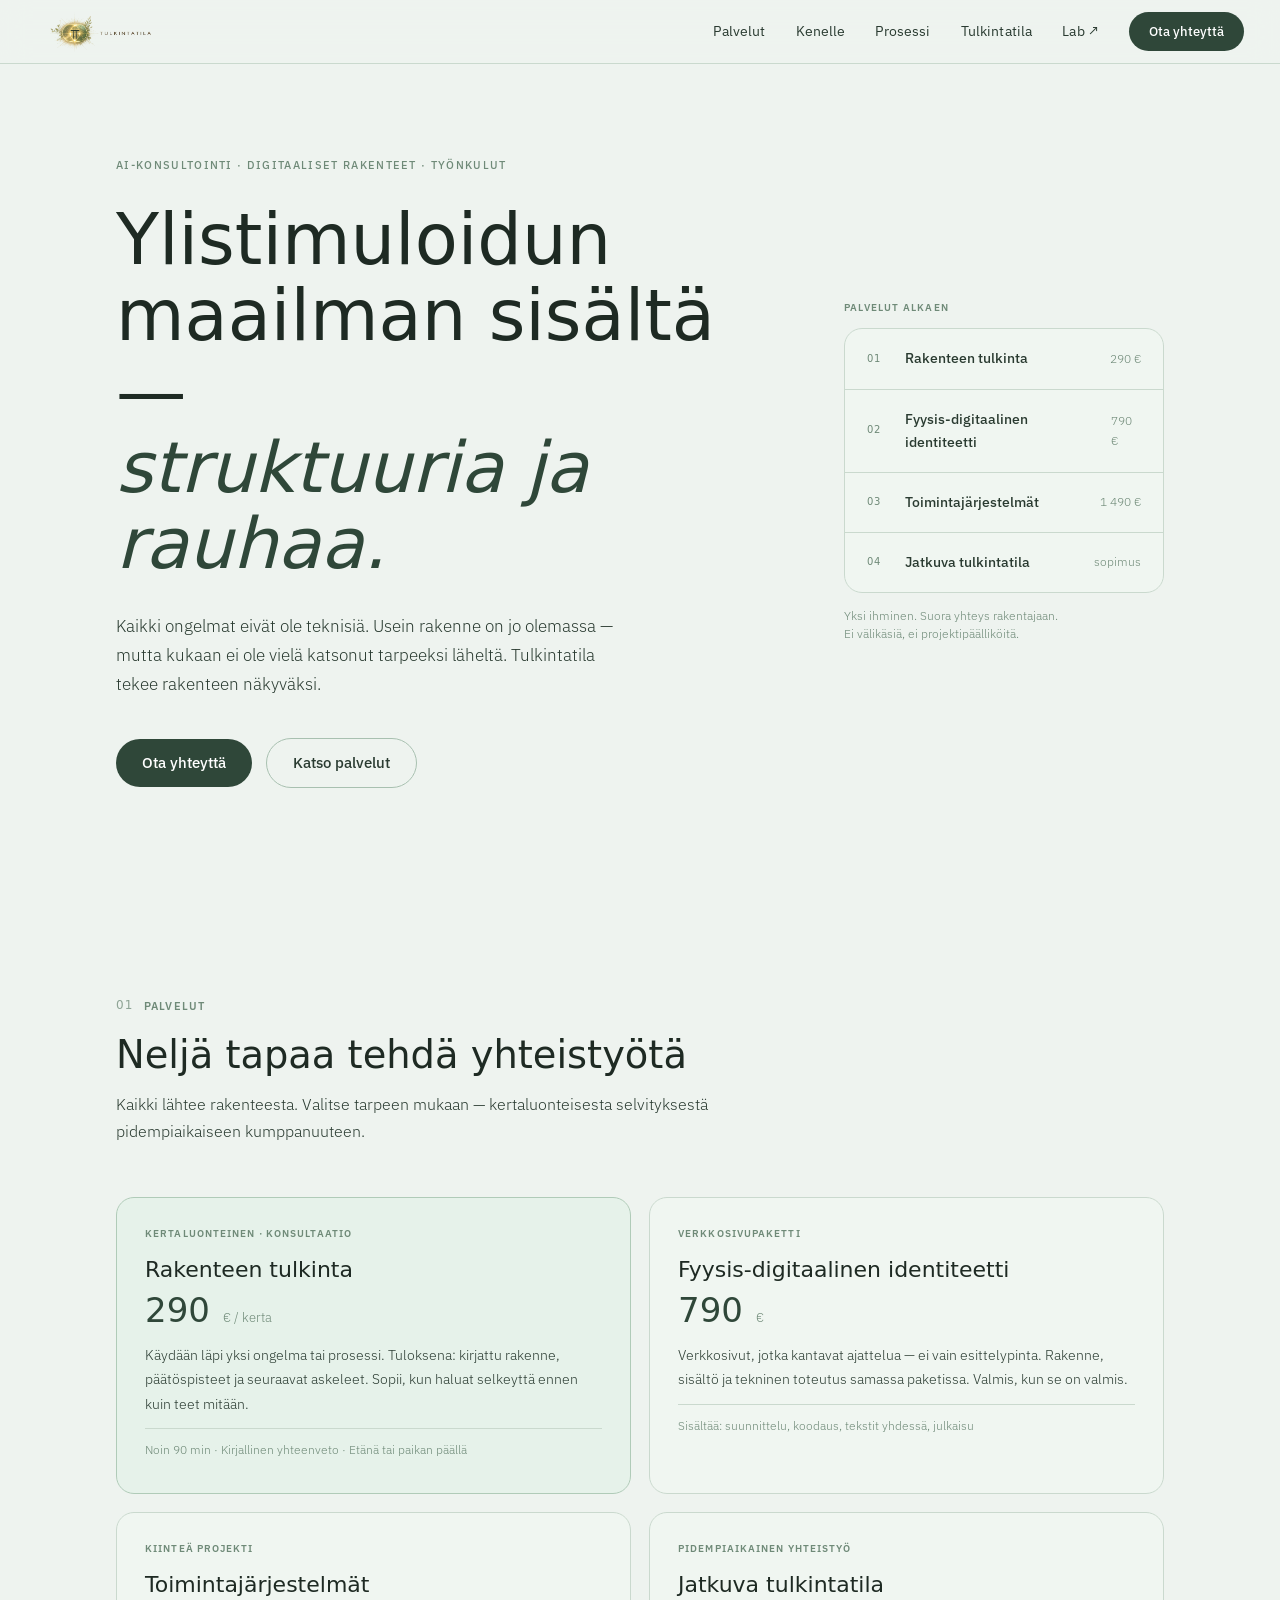
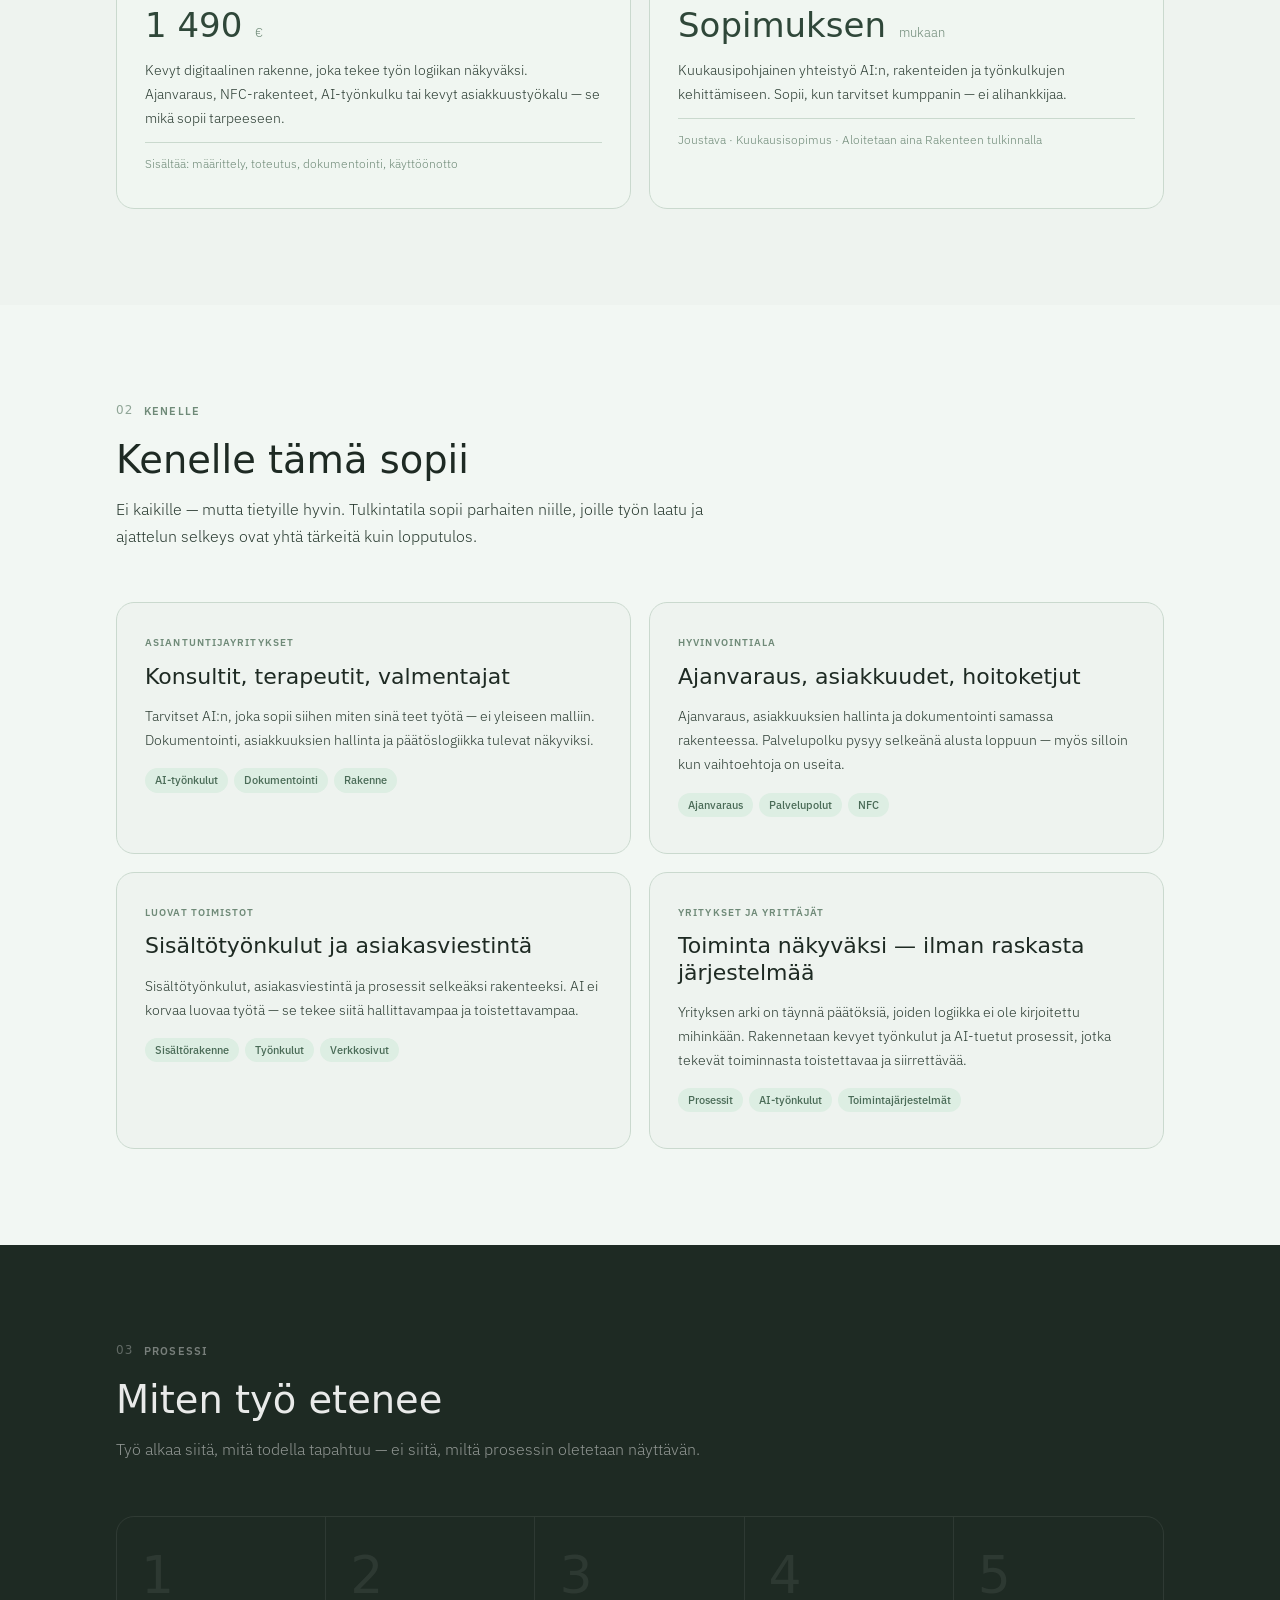
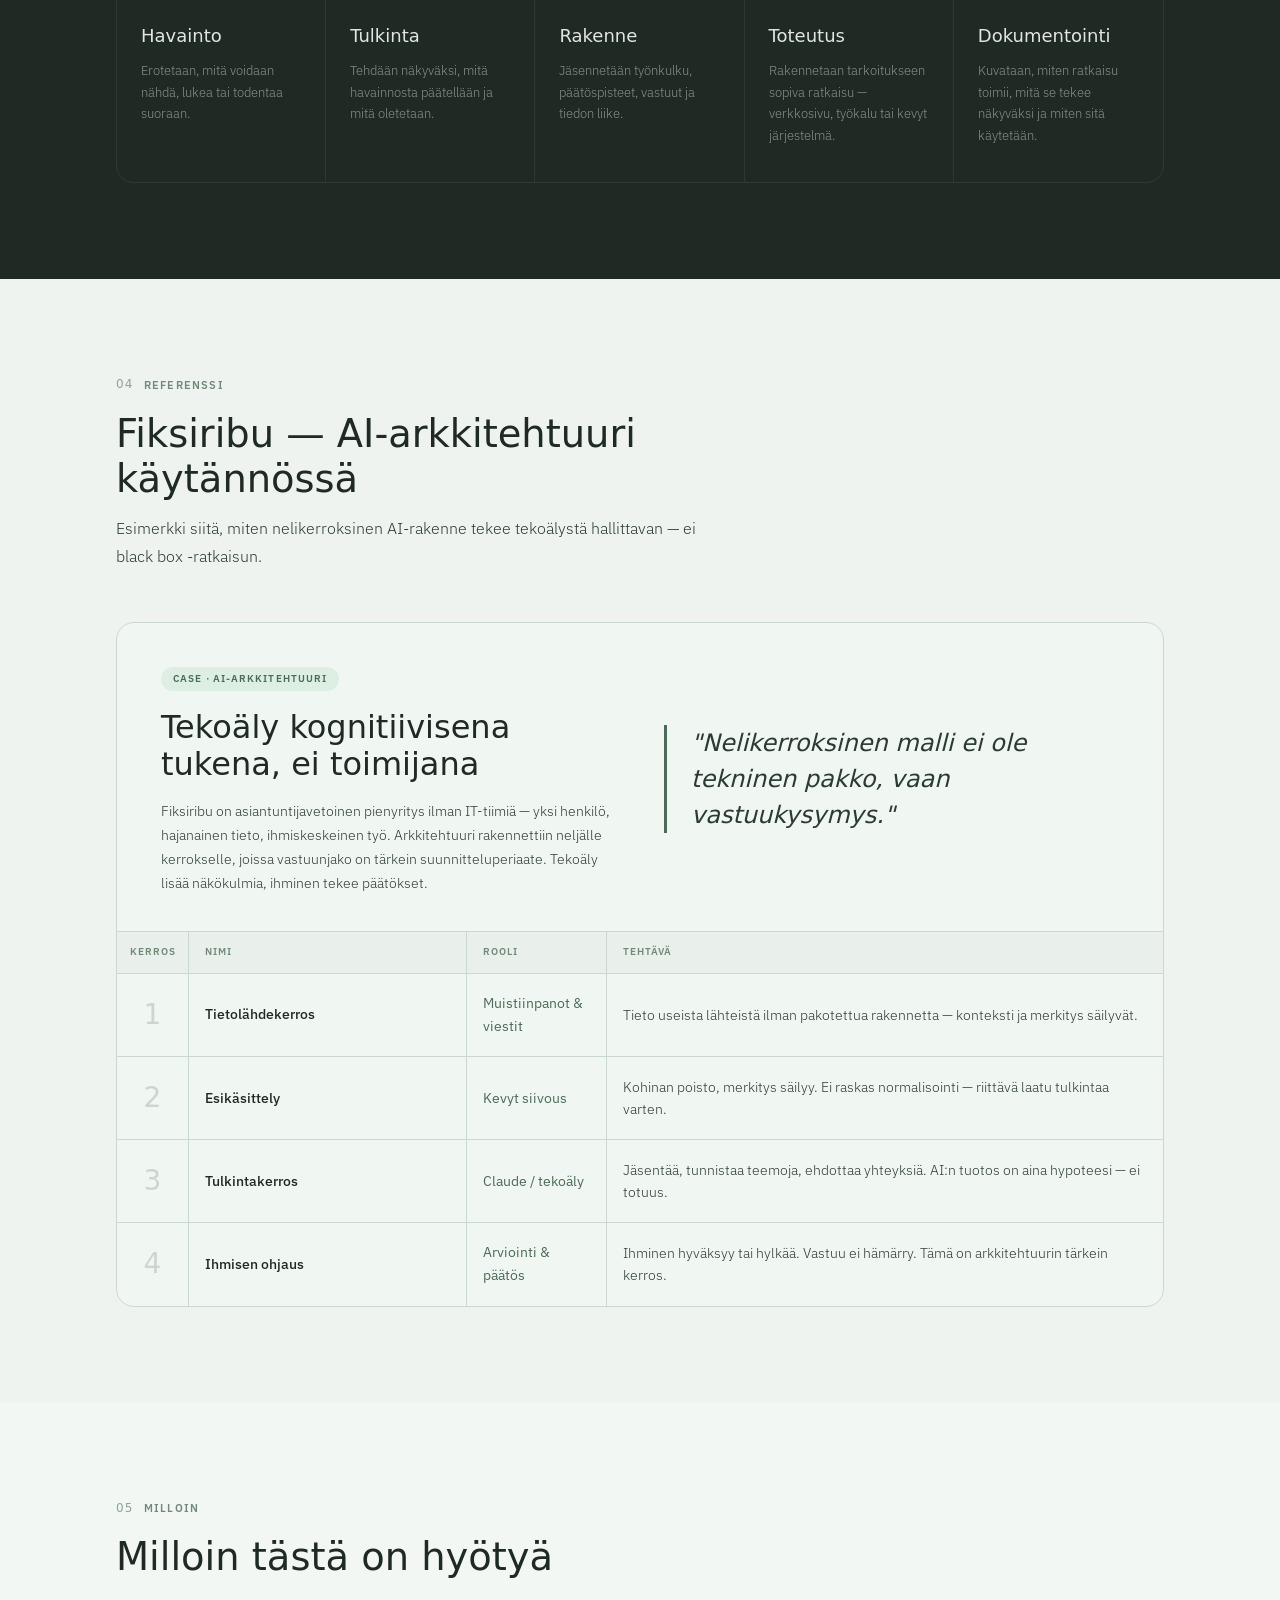
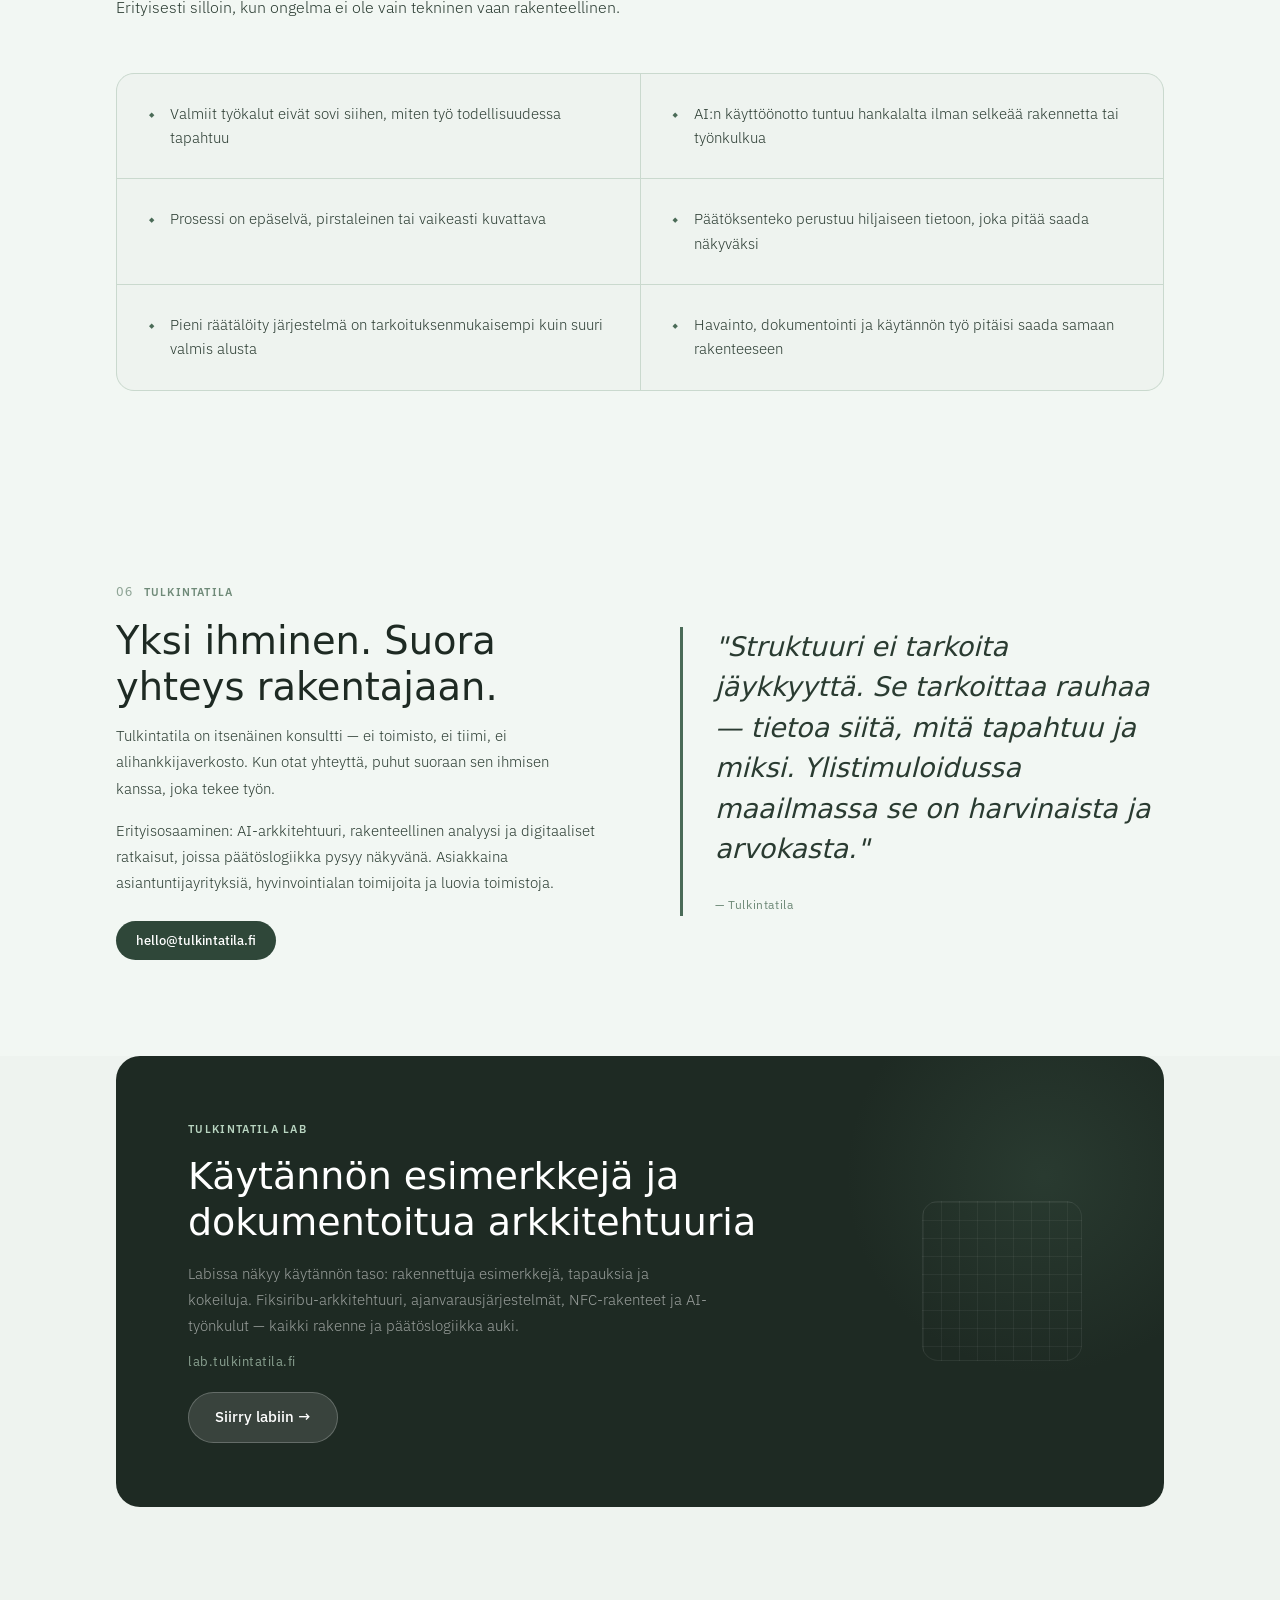
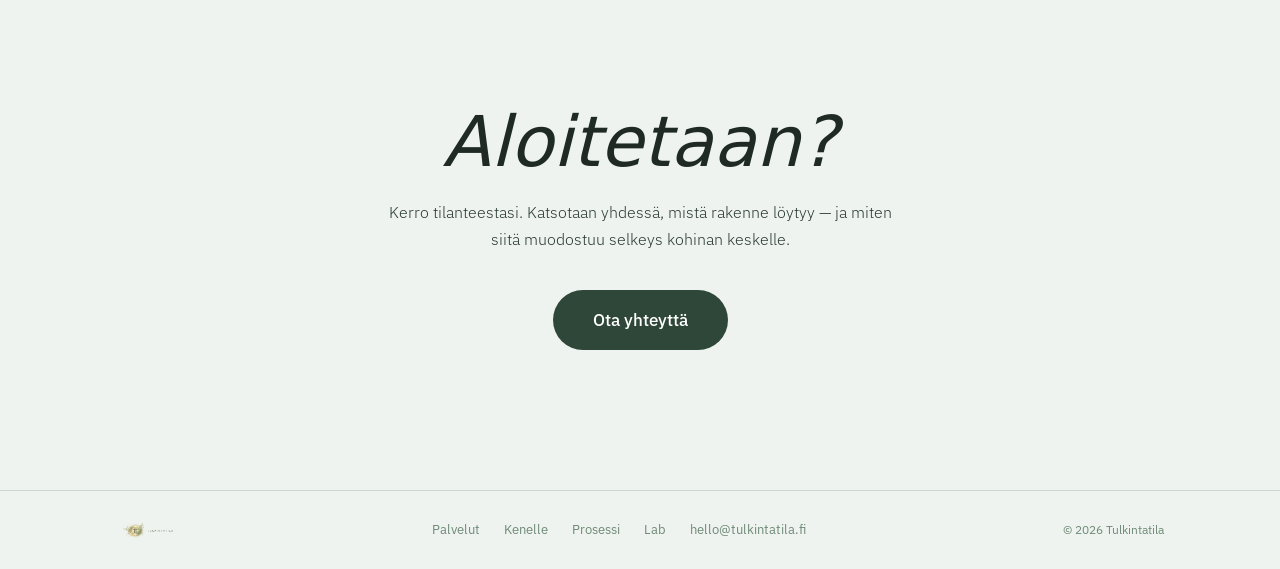
==== commit 4edebbbb: "Increase nav logo size: 30px → 44px Co-Authored-By: Claude Sonnet 4.6 <noreply@anthropic.com>" ====
--- a/index.html
+++ b/index.html
@@ -102,7 +102,7 @@
 }
 
 .nav-brand { display: flex; align-items: center; }
-.nav-logo  { height: 30px; width: auto; opacity: 0.88; }
+.nav-logo  { height: 44px; width: auto; opacity: 0.92; }
 
 .nav-links {
   display: flex;
@@ -987,7 +987,7 @@
 
   <nav class="nav" id="nav">
     <a href="/" class="nav-brand">
-      <img src="images/logo.png" alt="Tulkintatila" class="nav-logo">
+      <img src="images/logo.png" alt="Tulkintatila — AI-konsultointi ja digitaaliset rakenteet" class="nav-logo">
     </a>
     <button class="nav-toggle" aria-label="Valikko" aria-expanded="false"
       onclick="var e=this.getAttribute('aria-expanded')==='true';this.setAttribute('aria-expanded',e?'false':'true');document.querySelector('.nav-links').classList.toggle('is-open')">
@@ -1367,7 +1367,7 @@
   <footer class="footer">
     <div class="container footer-inner">
       <a href="/" class="footer-brand">
-        <img src="images/logo.png" alt="Tulkintatila" class="footer-logo">
+        <img src="images/logo.png" alt="Tulkintatila-logo" class="footer-logo">
       </a>
       <nav class="footer-nav" aria-label="Alatunnisteen navigaatio">
         <a href="#palvelut">Palvelut</a>
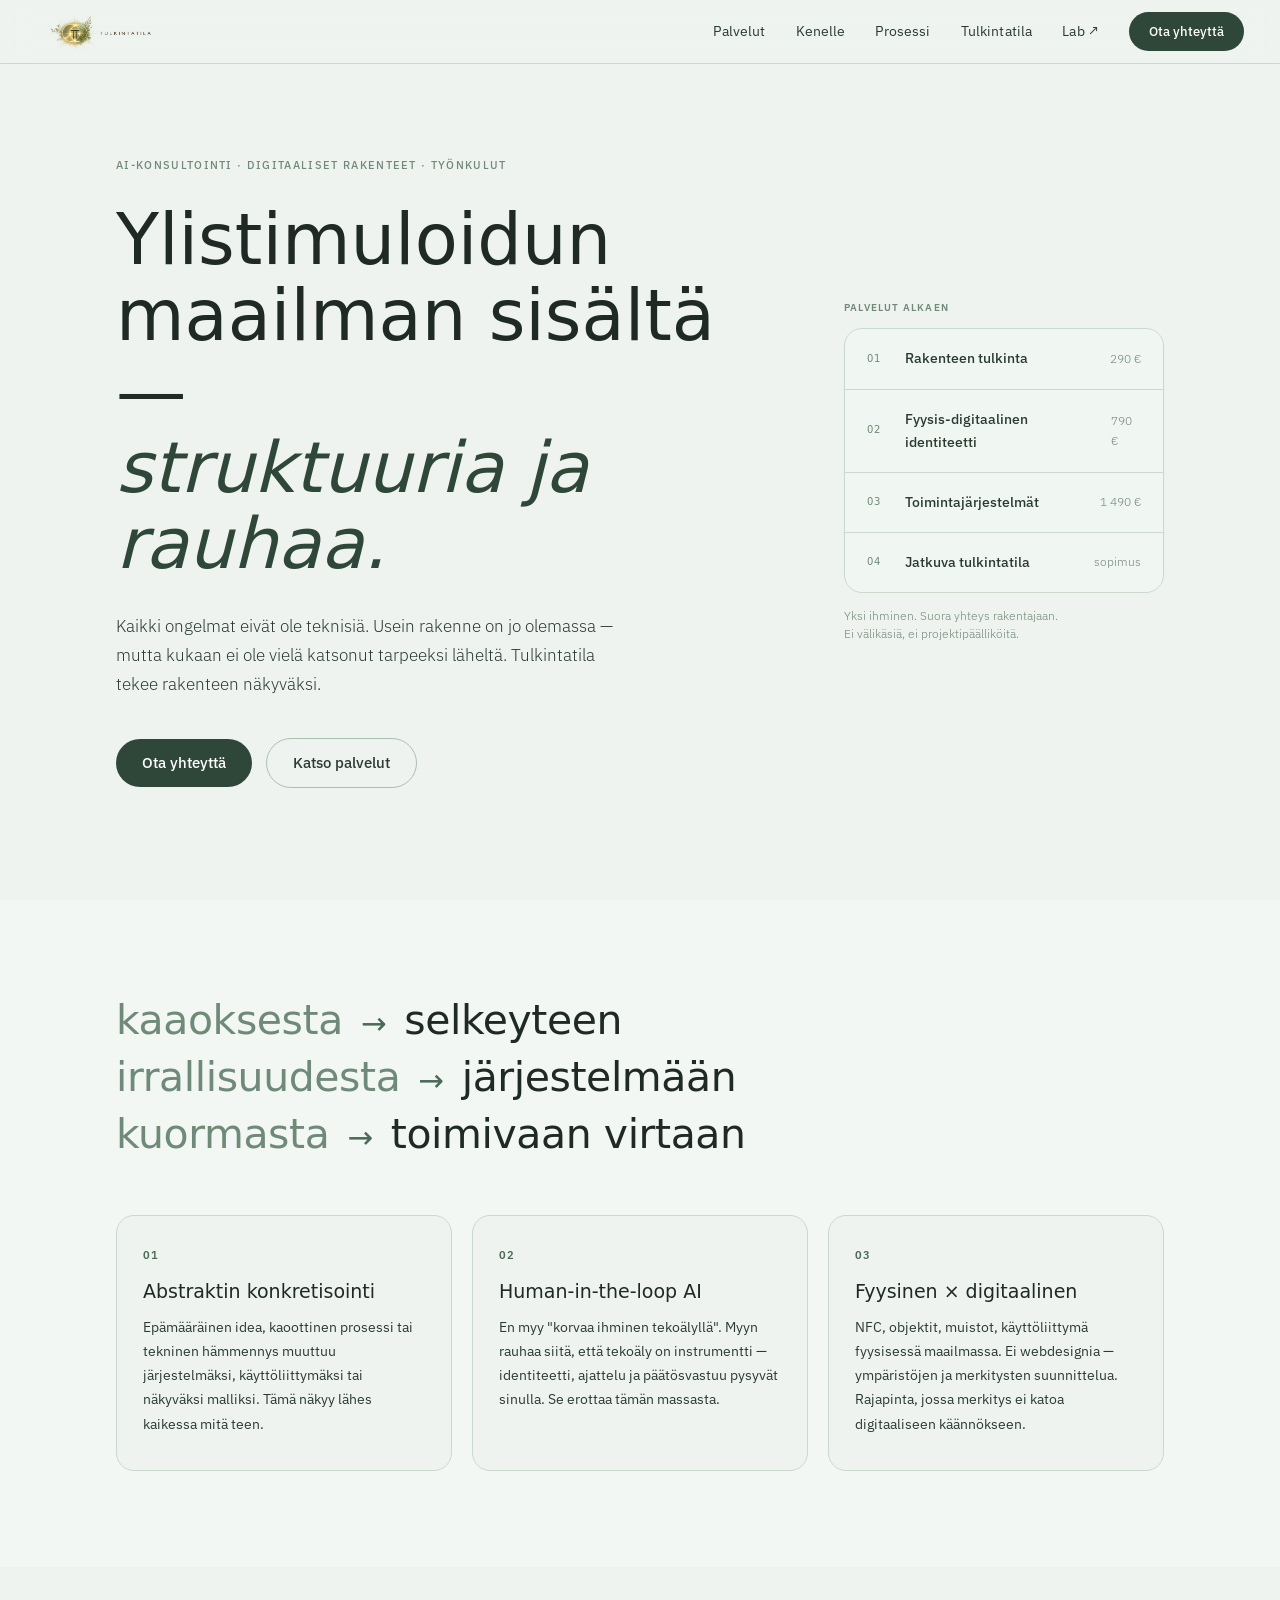
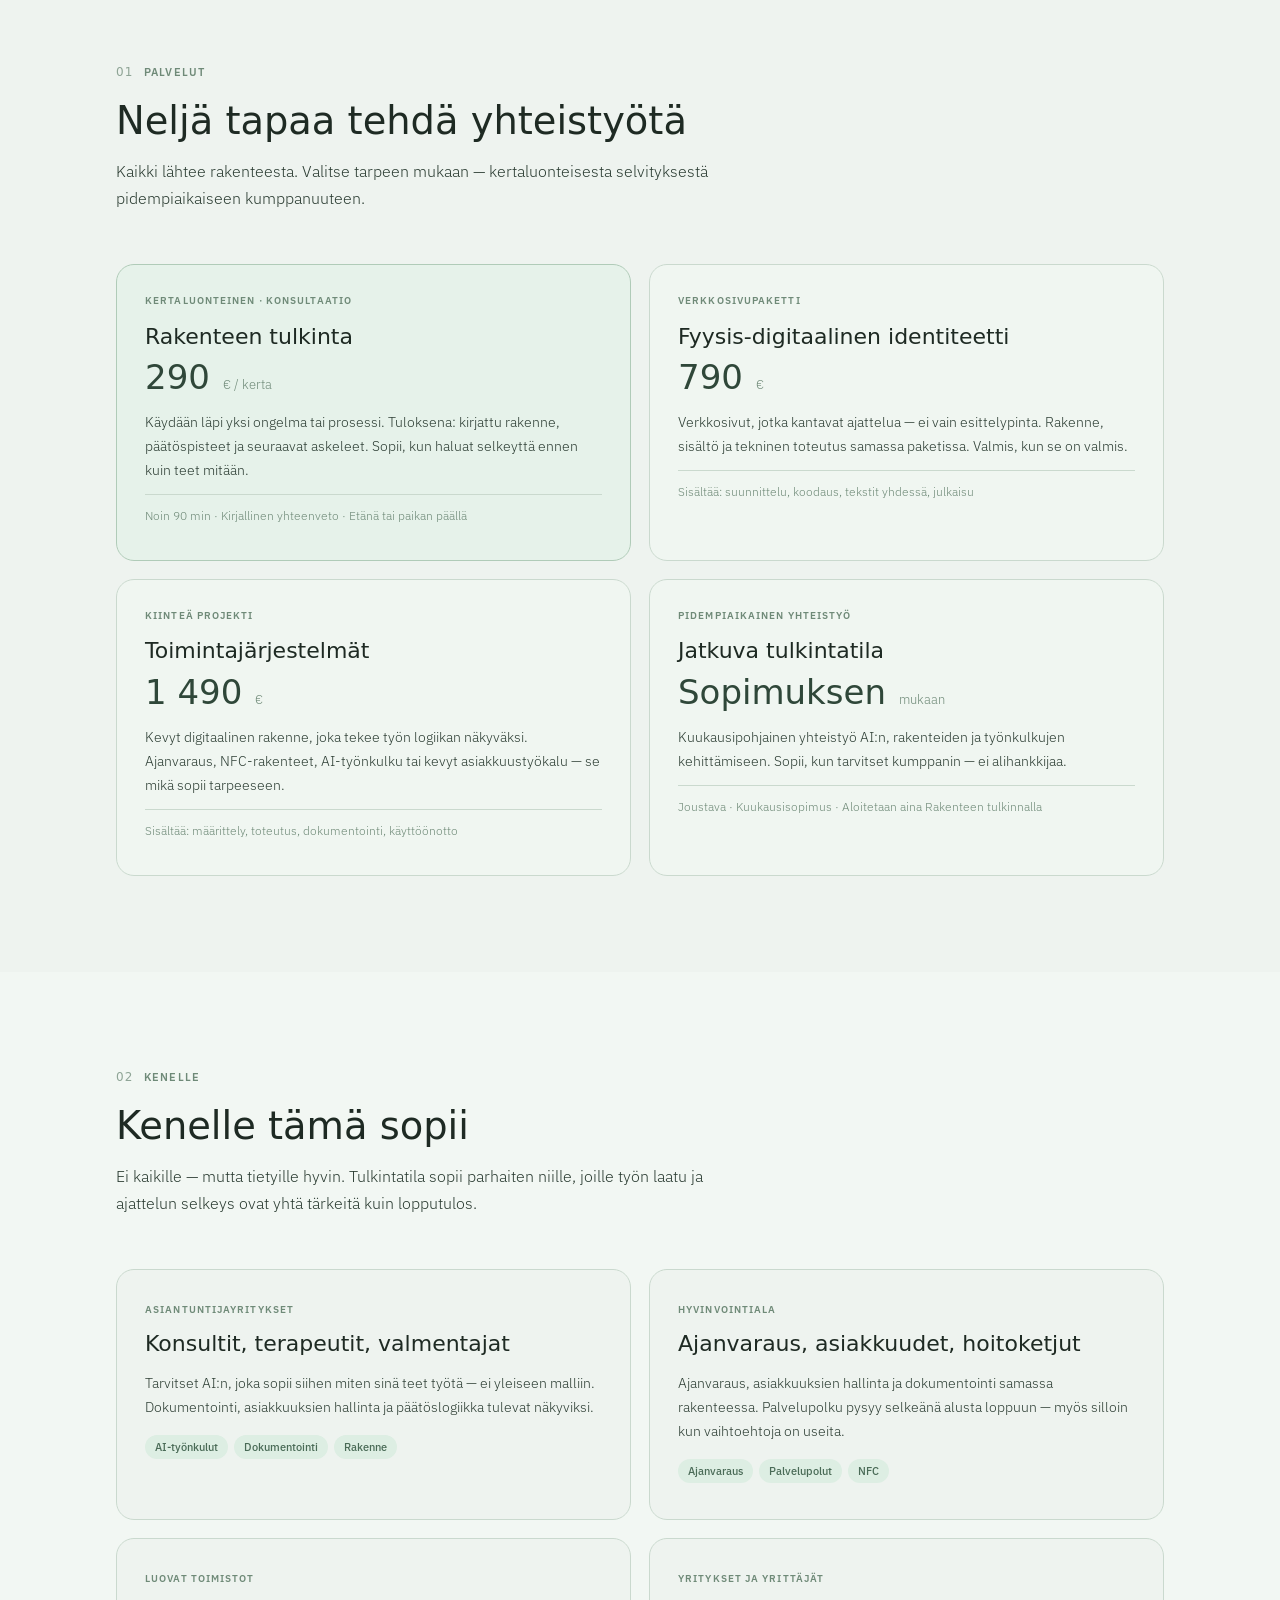
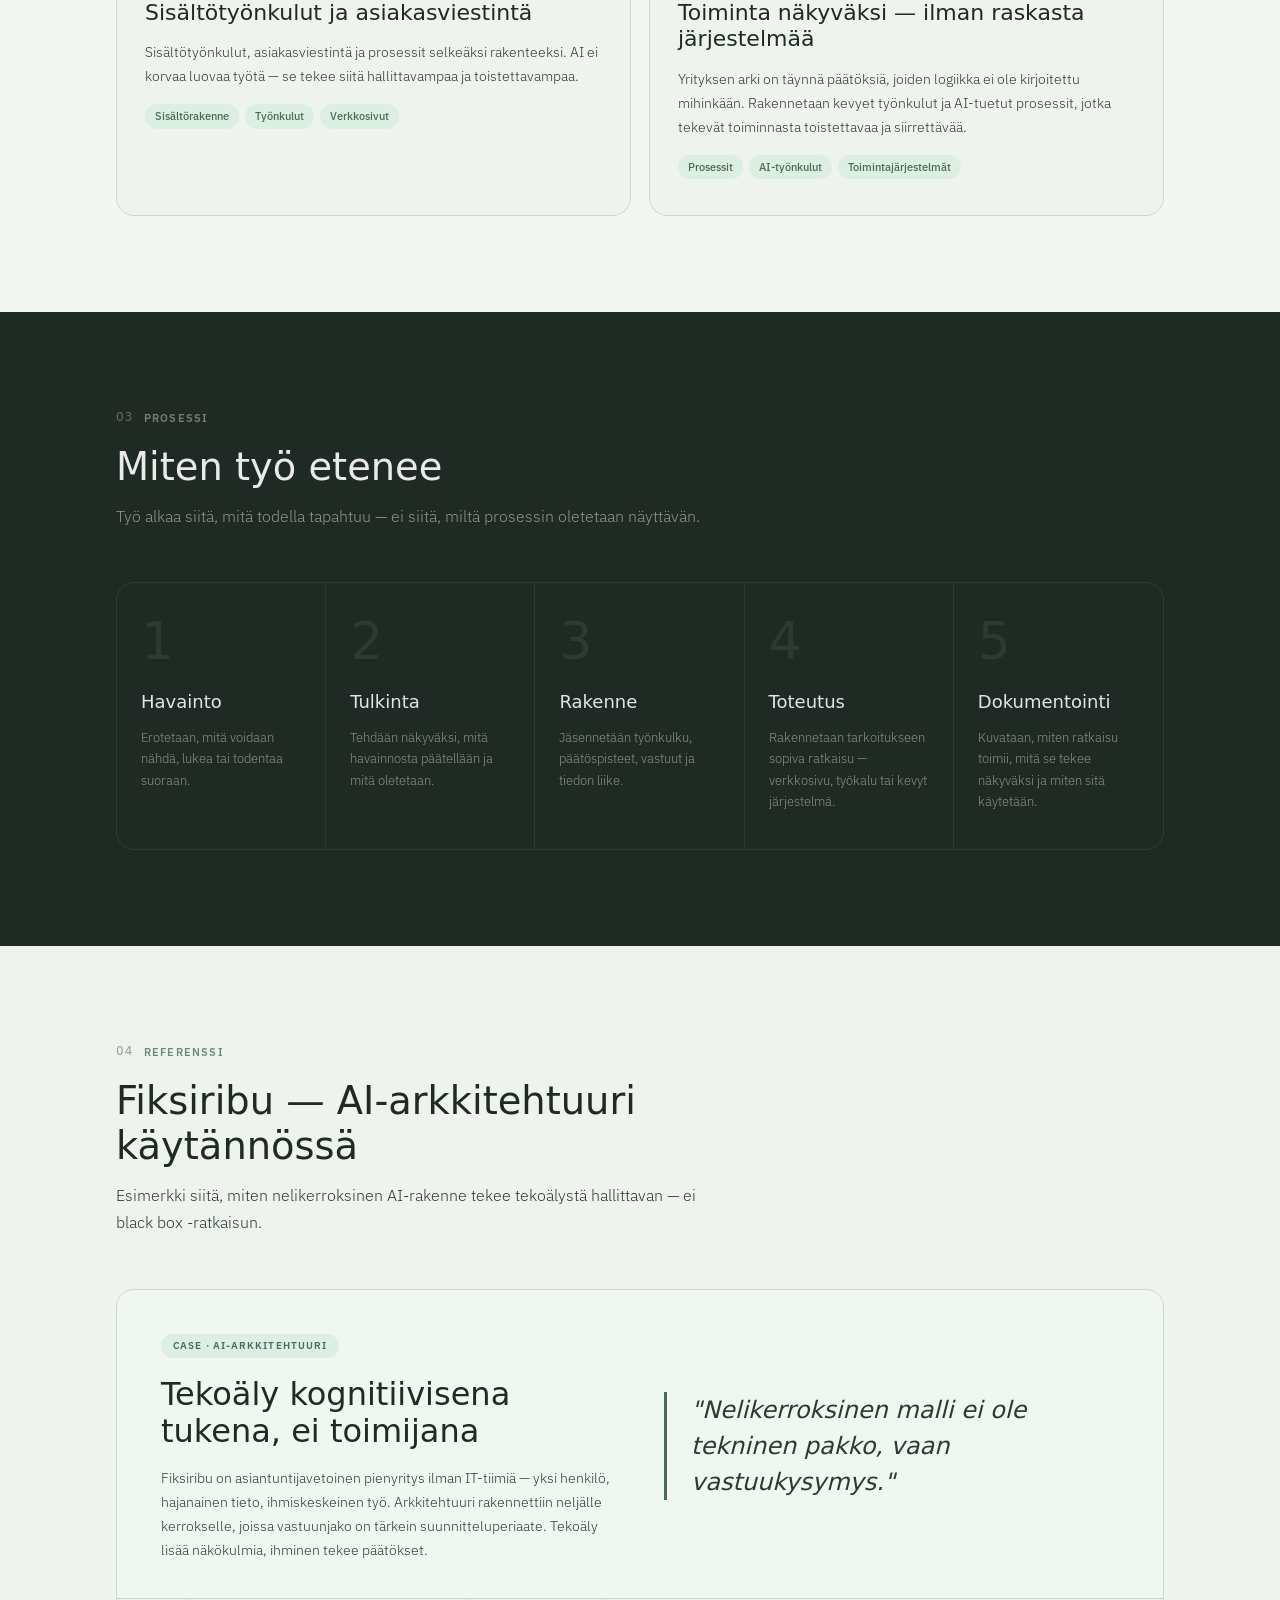
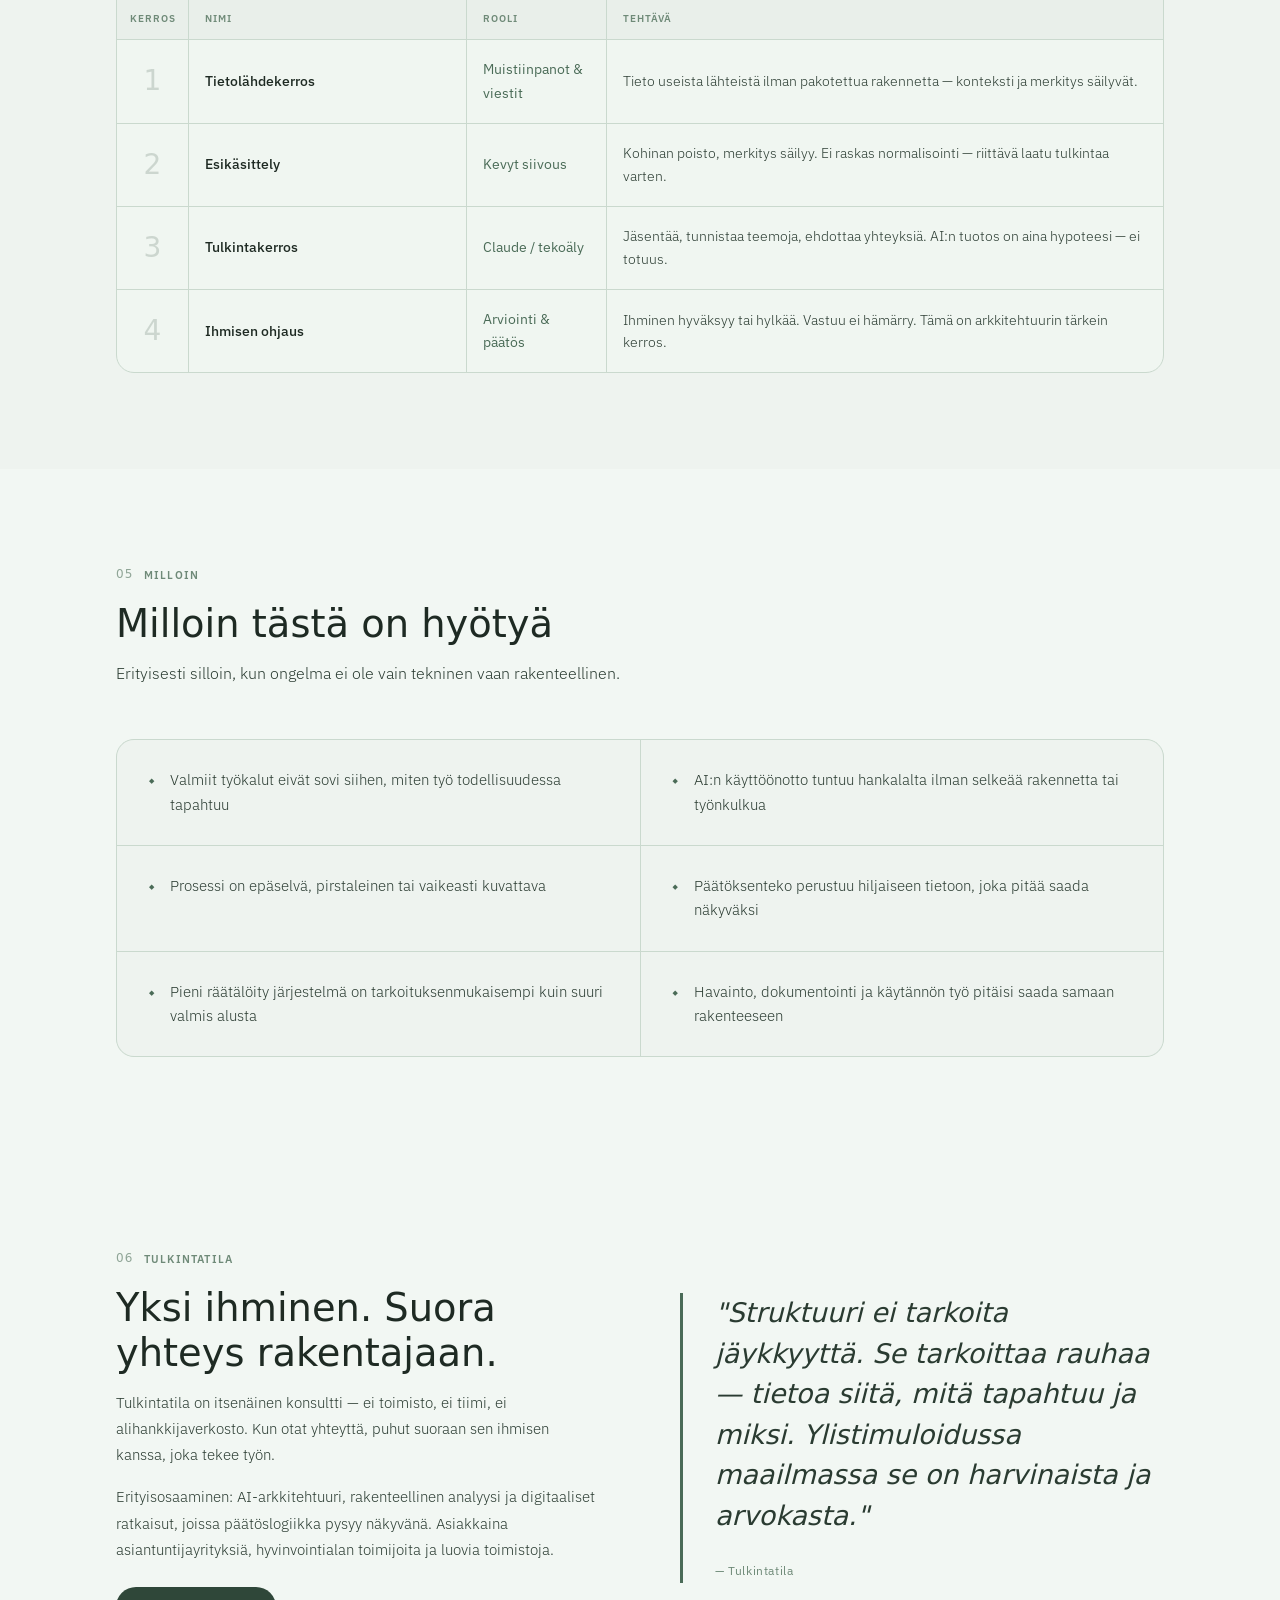
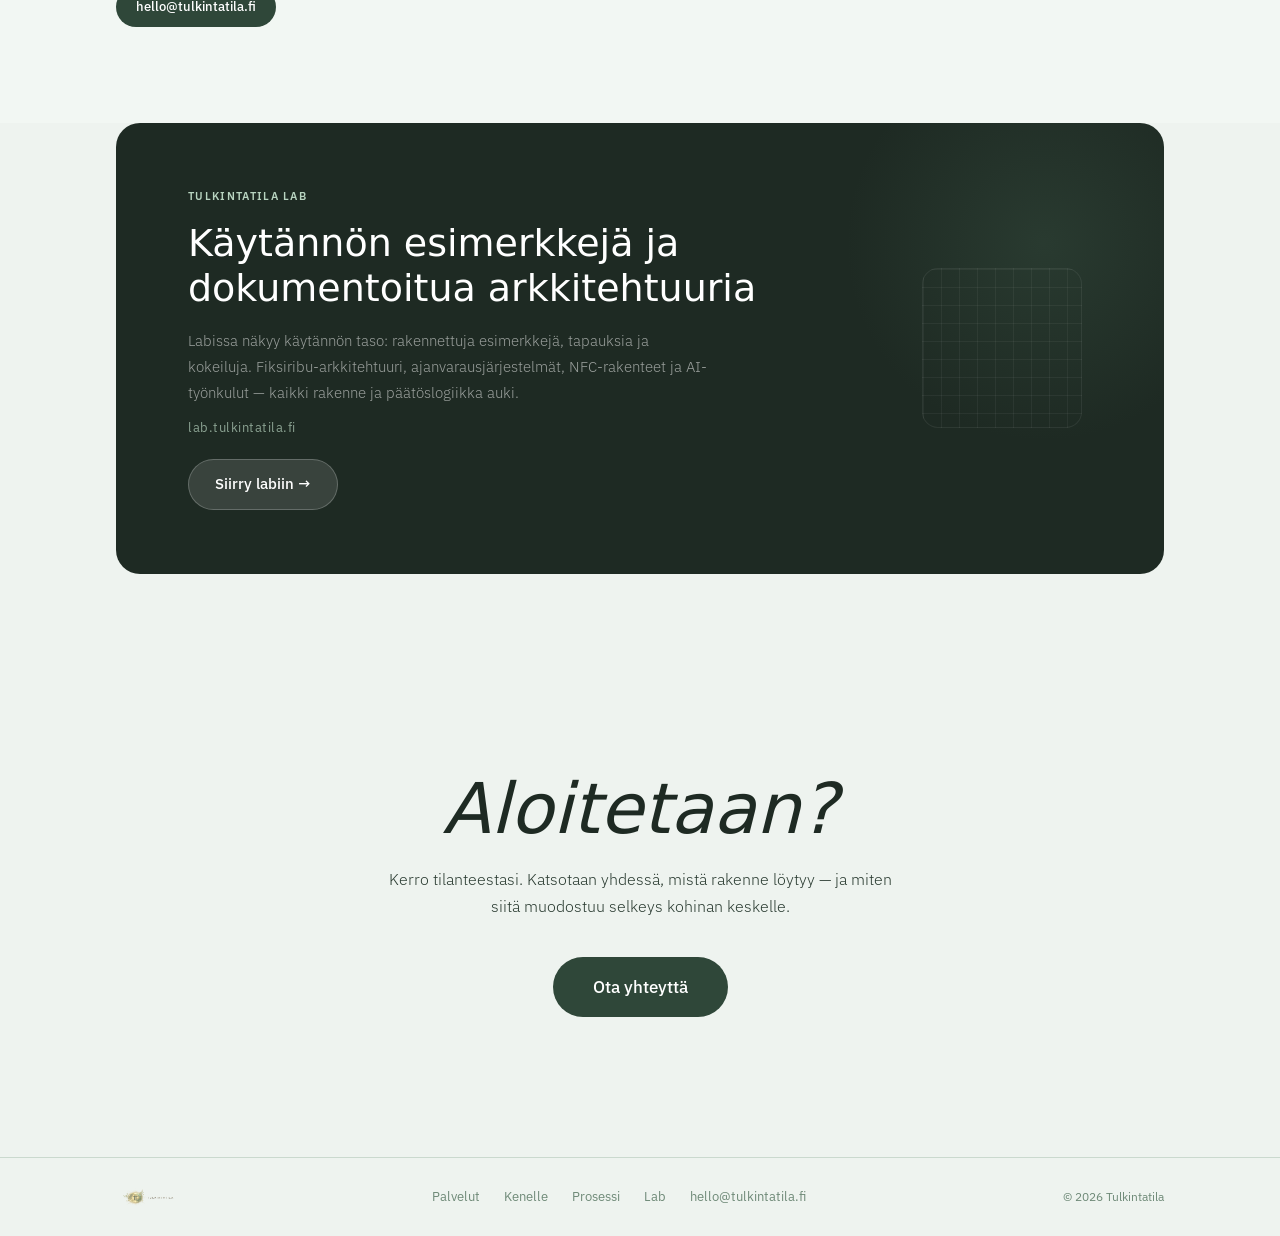
==== commit 524d7a16: "Add Erikoisosaaminen section: transform strip + 3 competency cards New section between hero and serv" ====
--- a/index.html
+++ b/index.html
@@ -435,6 +435,61 @@
   line-height: 1.55;
 }
 
+/* ERIKOISOSAAMINEN */
+.transform-strip {
+  display: flex;
+  flex-direction: column;
+  gap: 8px;
+  margin-bottom: 56px;
+}
+.transform-line {
+  font-family: var(--font-display);
+  font-size: clamp(24px, 3.2vw, 42px);
+  font-weight: 400;
+  letter-spacing: -0.01em;
+  line-height: 1.2;
+  display: flex;
+  align-items: baseline;
+  gap: 18px;
+}
+.t-from { color: var(--text-muted); }
+.t-arrow { color: var(--accent-mid); font-size: 0.75em; }
+.t-to { color: var(--text); }
+.expertise-grid {
+  display: grid;
+  grid-template-columns: repeat(3, 1fr);
+  gap: 20px;
+}
+.expertise-card {
+  padding: 30px 26px 34px;
+  border: 1px solid var(--border);
+  border-radius: var(--radius-lg);
+  background: var(--bg);
+  transition: border-color 0.22s;
+}
+.expertise-card:hover { border-color: var(--border-mid); }
+.expertise-num {
+  font-size: 11px;
+  font-weight: 600;
+  letter-spacing: 0.1em;
+  text-transform: uppercase;
+  color: var(--accent-mid);
+  margin-bottom: 14px;
+}
+.expertise-h3 {
+  font-family: var(--font-display);
+  font-size: 19px;
+  font-weight: 500;
+  color: var(--text);
+  margin-bottom: 12px;
+  line-height: 1.3;
+}
+.expertise-body {
+  font-size: 14px;
+  line-height: 1.72;
+  color: var(--text-mid);
+}
+
 /* AUDIENCE */
 .audience-grid {
   display: grid;
@@ -838,6 +893,7 @@
   .flow-sub { display: none; }
   .card-grid { grid-template-columns: repeat(2, 1fr); }
   .card-grid--2 { grid-template-columns: repeat(2, 1fr); }
+  .expertise-grid { grid-template-columns: repeat(2, 1fr); }
   .audience-grid { grid-template-columns: repeat(2, 1fr); }
   .steps { grid-template-columns: repeat(3, 1fr); }
   .step:nth-child(3) { border-right: none; }
@@ -880,6 +936,7 @@
   .section { padding: 72px 0; }
   .card-grid { grid-template-columns: 1fr; }
   .card-grid--2 { grid-template-columns: 1fr; }
+  .expertise-grid { grid-template-columns: 1fr; }
   .audience-grid { grid-template-columns: 1fr; }
   .steps {
     grid-template-columns: 1fr;
@@ -1052,6 +1109,46 @@
       </div>
     </section>
 
+    <!-- ERIKOISOSAAMINEN -->
+    <section class="section section--alt" id="erikoisosaaminen">
+      <div class="container">
+        <div class="transform-strip">
+          <p class="transform-line">
+            <span class="t-from">kaaoksesta</span>
+            <span class="t-arrow">→</span>
+            <span class="t-to">selkeyteen</span>
+          </p>
+          <p class="transform-line">
+            <span class="t-from">irrallisuudesta</span>
+            <span class="t-arrow">→</span>
+            <span class="t-to">järjestelmään</span>
+          </p>
+          <p class="transform-line">
+            <span class="t-from">kuormasta</span>
+            <span class="t-arrow">→</span>
+            <span class="t-to">toimivaan virtaan</span>
+          </p>
+        </div>
+        <div class="expertise-grid">
+          <article class="expertise-card">
+            <p class="expertise-num">01</p>
+            <h3 class="expertise-h3">Abstraktin konkretisointi</h3>
+            <p class="expertise-body">Epämääräinen idea, kaoottinen prosessi tai tekninen hämmennys muuttuu järjestelmäksi, käyttöliittymäksi tai näkyväksi malliksi. Tämä näkyy lähes kaikessa mitä teen.</p>
+          </article>
+          <article class="expertise-card">
+            <p class="expertise-num">02</p>
+            <h3 class="expertise-h3">Human-in-the-loop AI</h3>
+            <p class="expertise-body">En myy "korvaa ihminen tekoälyllä". Myyn rauhaa siitä, että tekoäly on instrumentti — identiteetti, ajattelu ja päätösvastuu pysyvät sinulla. Se erottaa tämän massasta.</p>
+          </article>
+          <article class="expertise-card">
+            <p class="expertise-num">03</p>
+            <h3 class="expertise-h3">Fyysinen × digitaalinen</h3>
+            <p class="expertise-body">NFC, objektit, muistot, käyttöliittymä fyysisessä maailmassa. Ei webdesignia — ympäristöjen ja merkitysten suunnittelua. Rajapinta, jossa merkitys ei katoa digitaaliseen käännökseen.</p>
+          </article>
+        </div>
+      </div>
+    </section>
+
     <!-- PALVELUT -->
     <section class="section" id="palvelut">
       <div class="container">
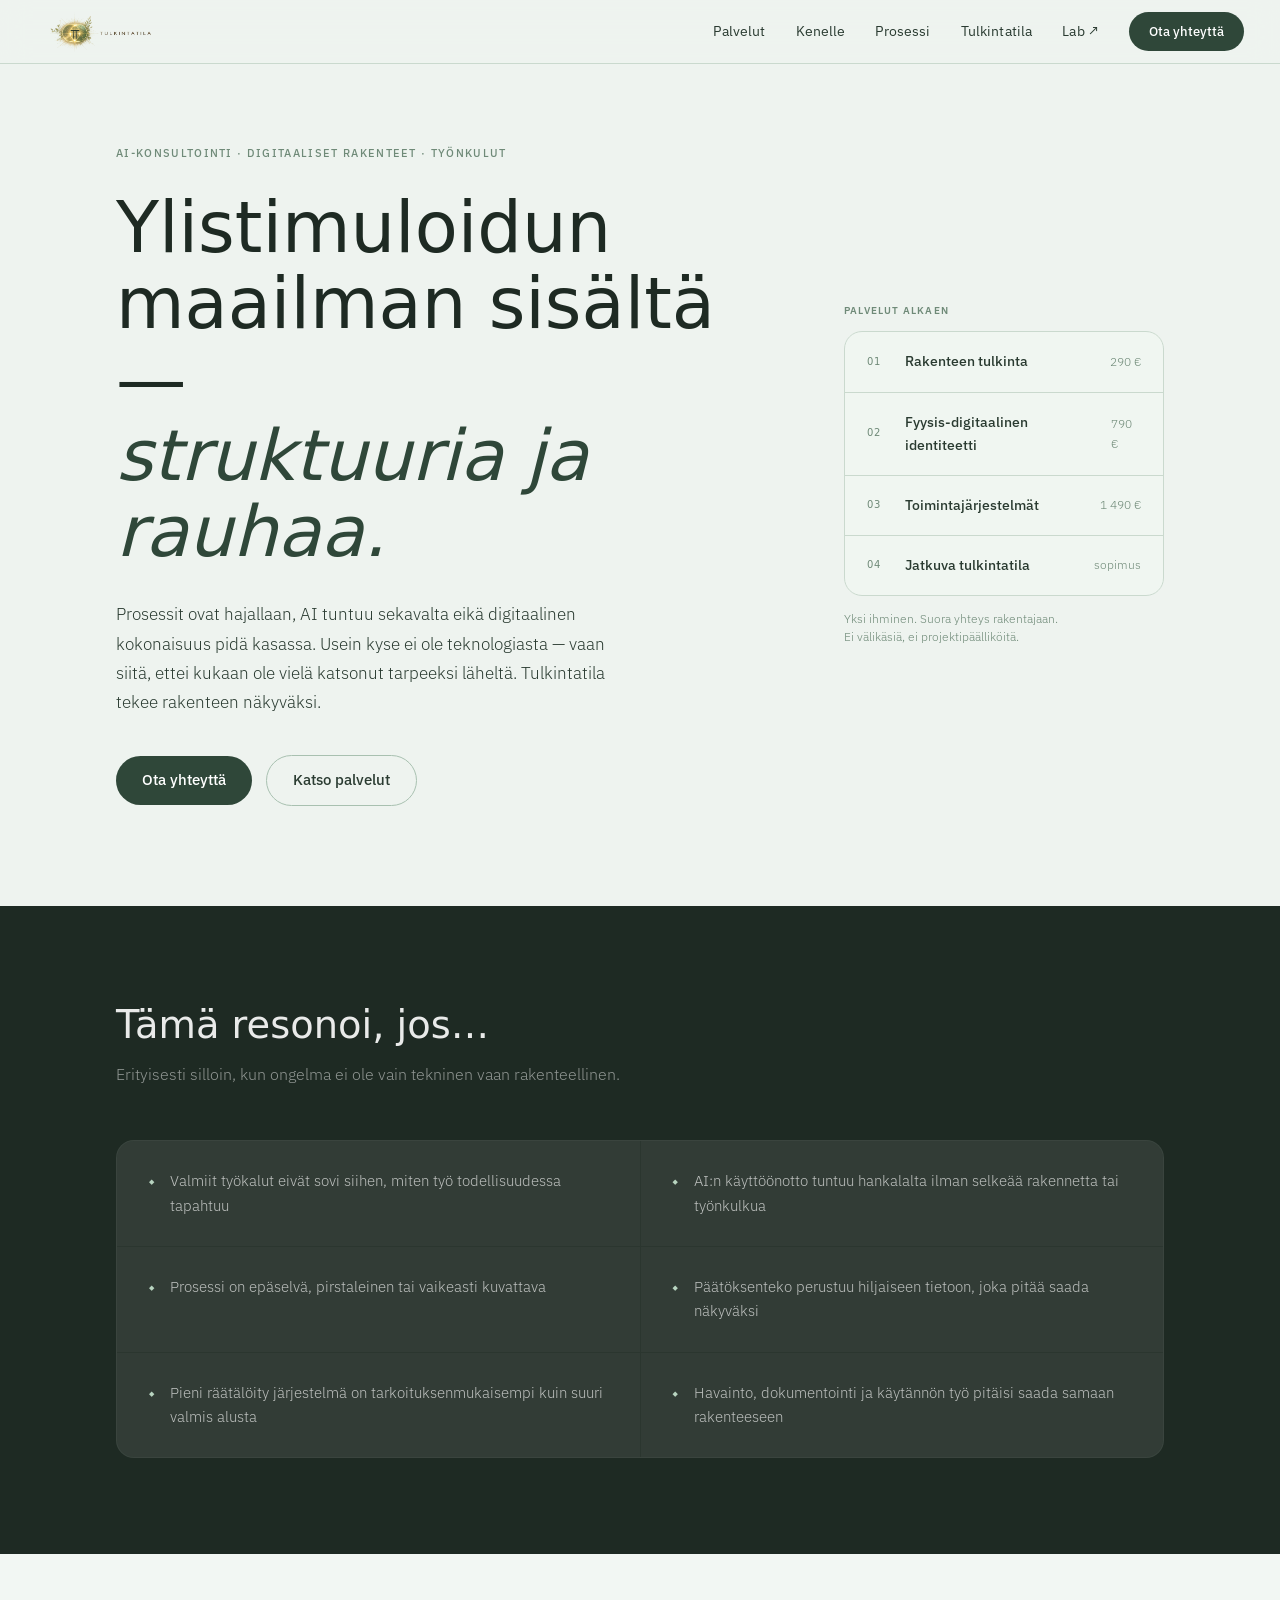
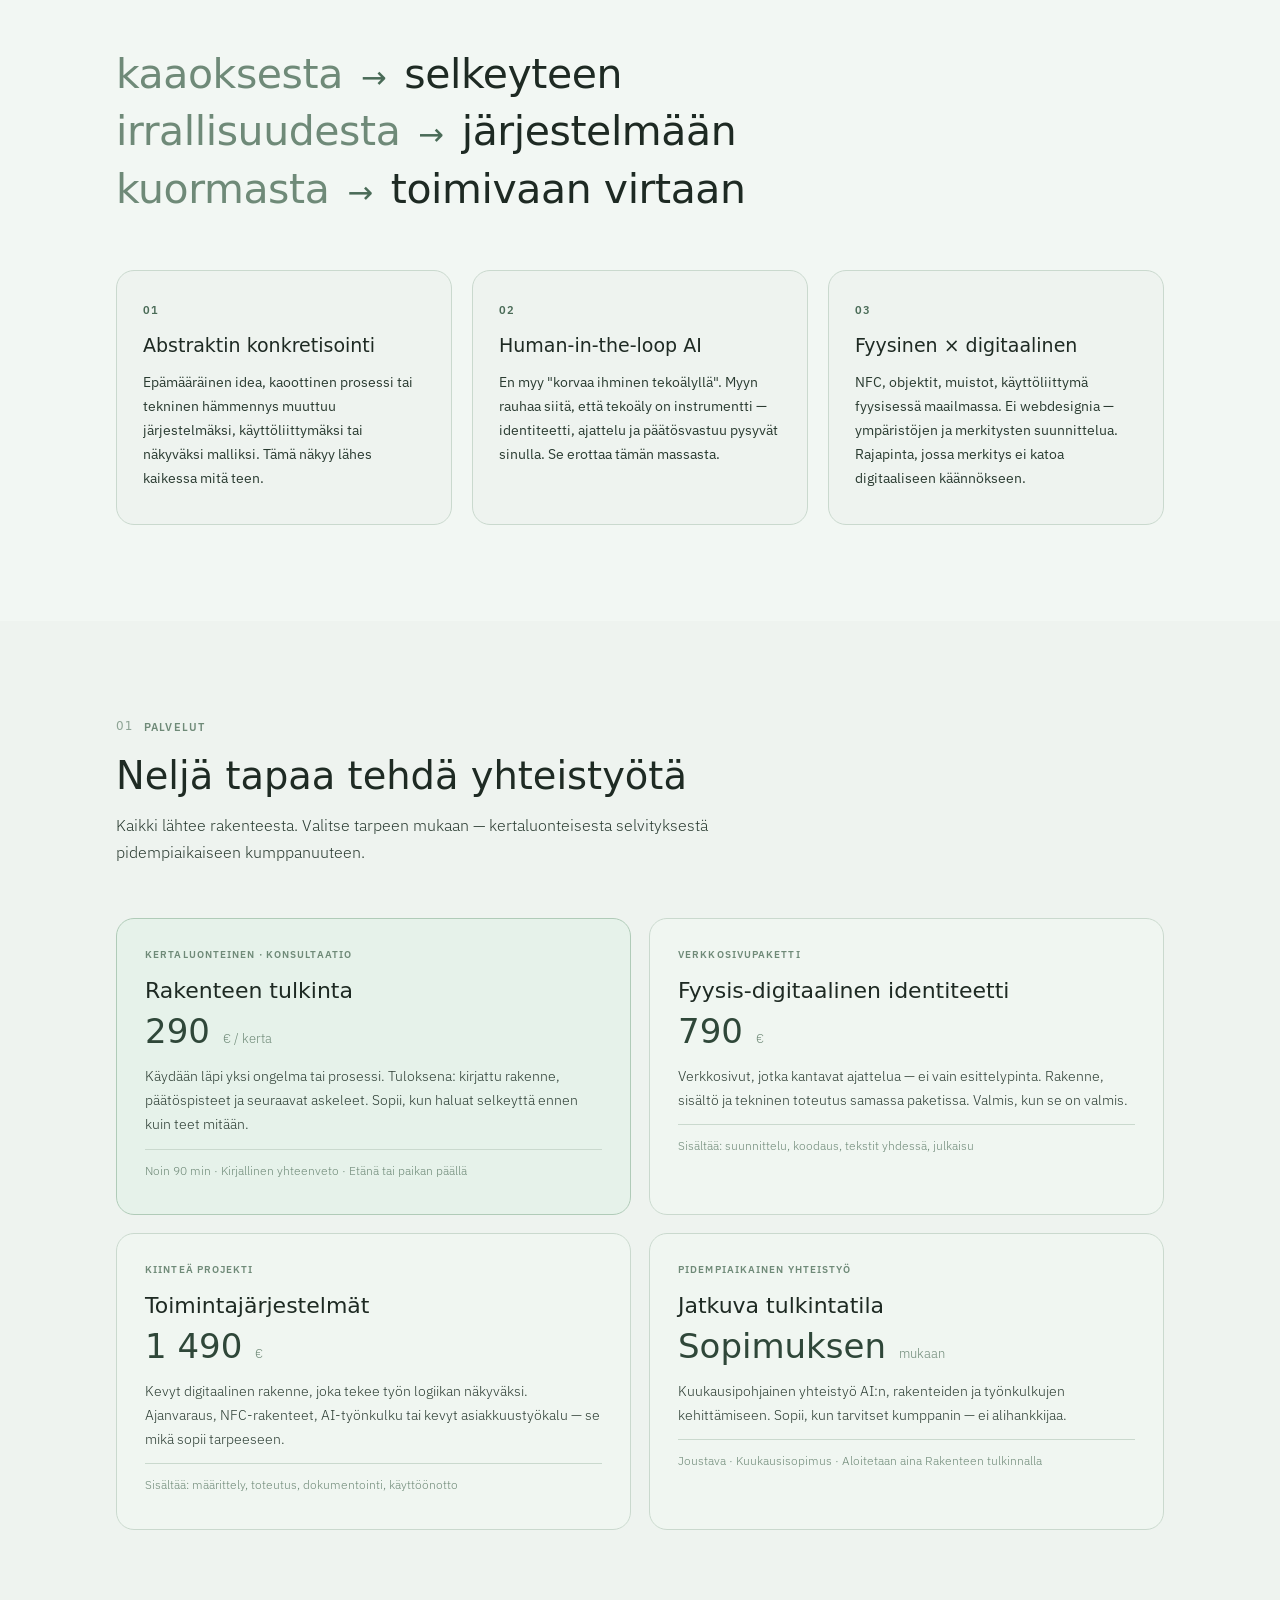
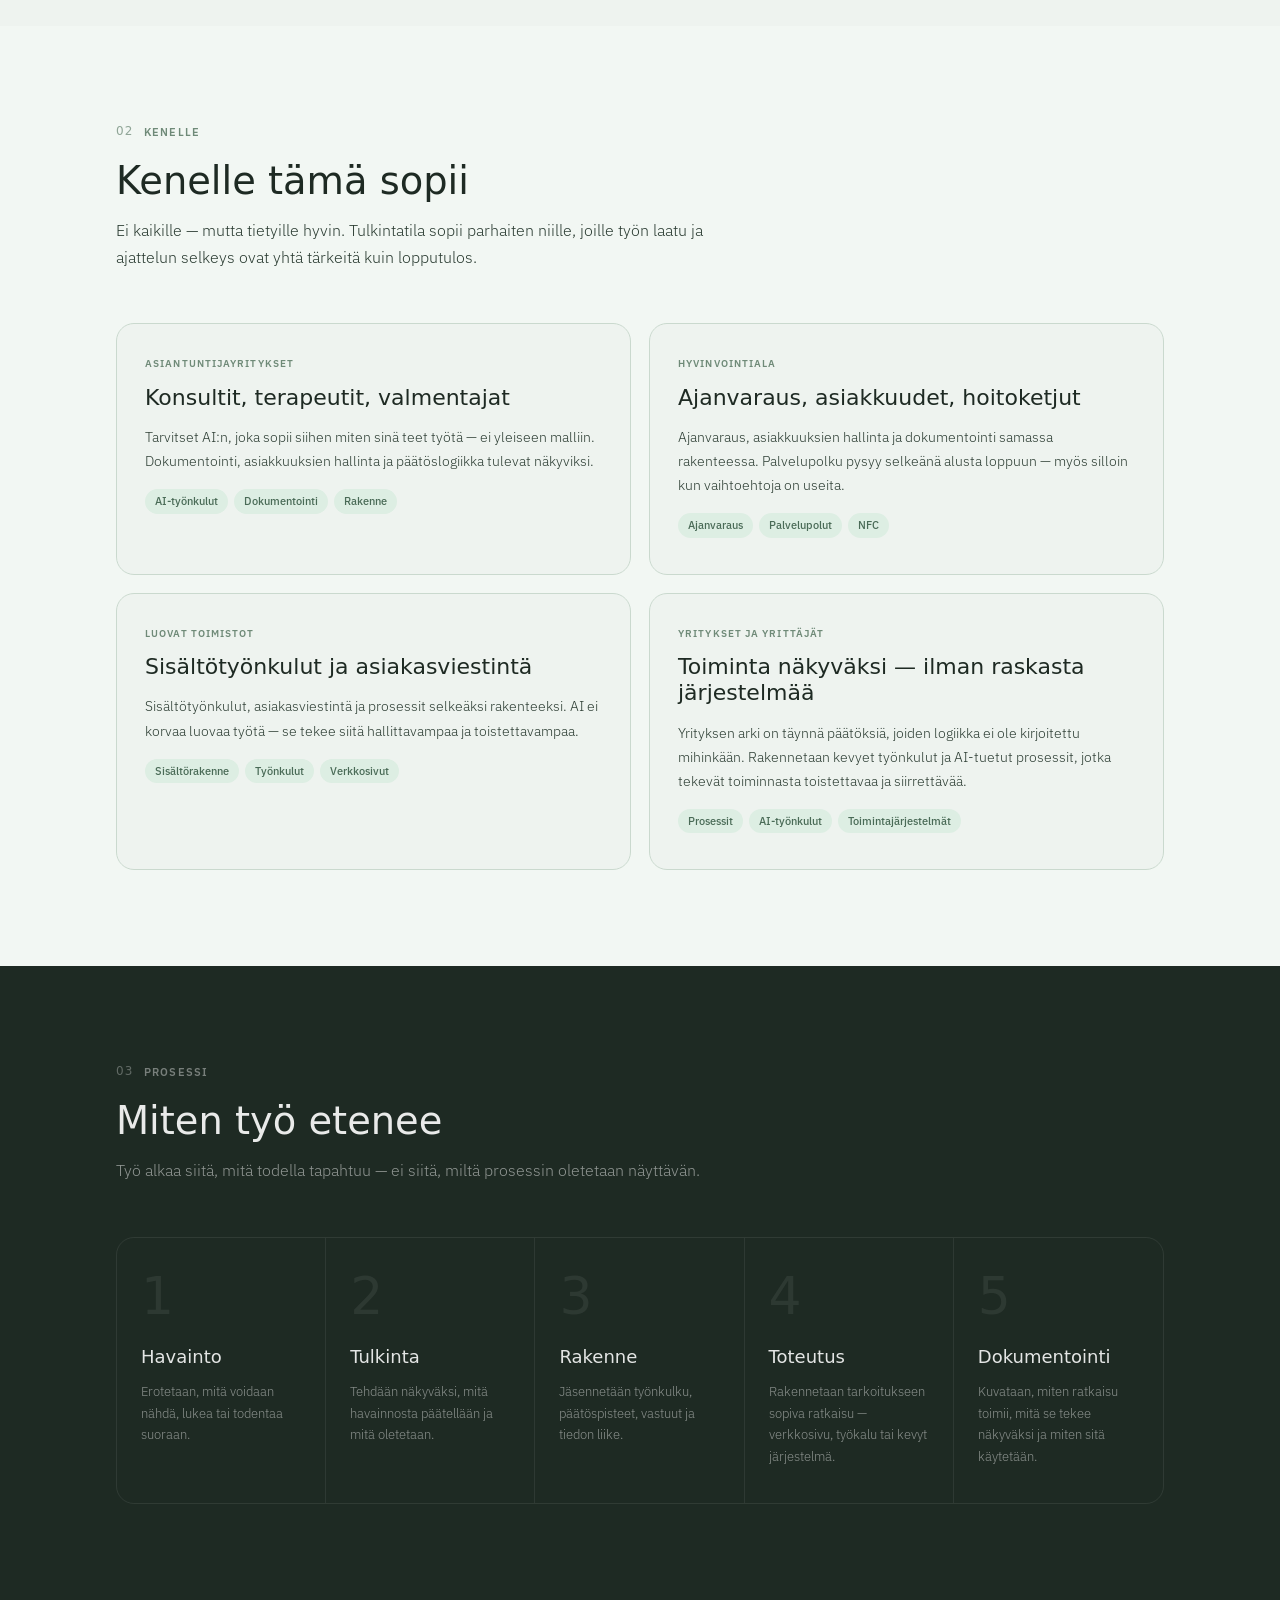
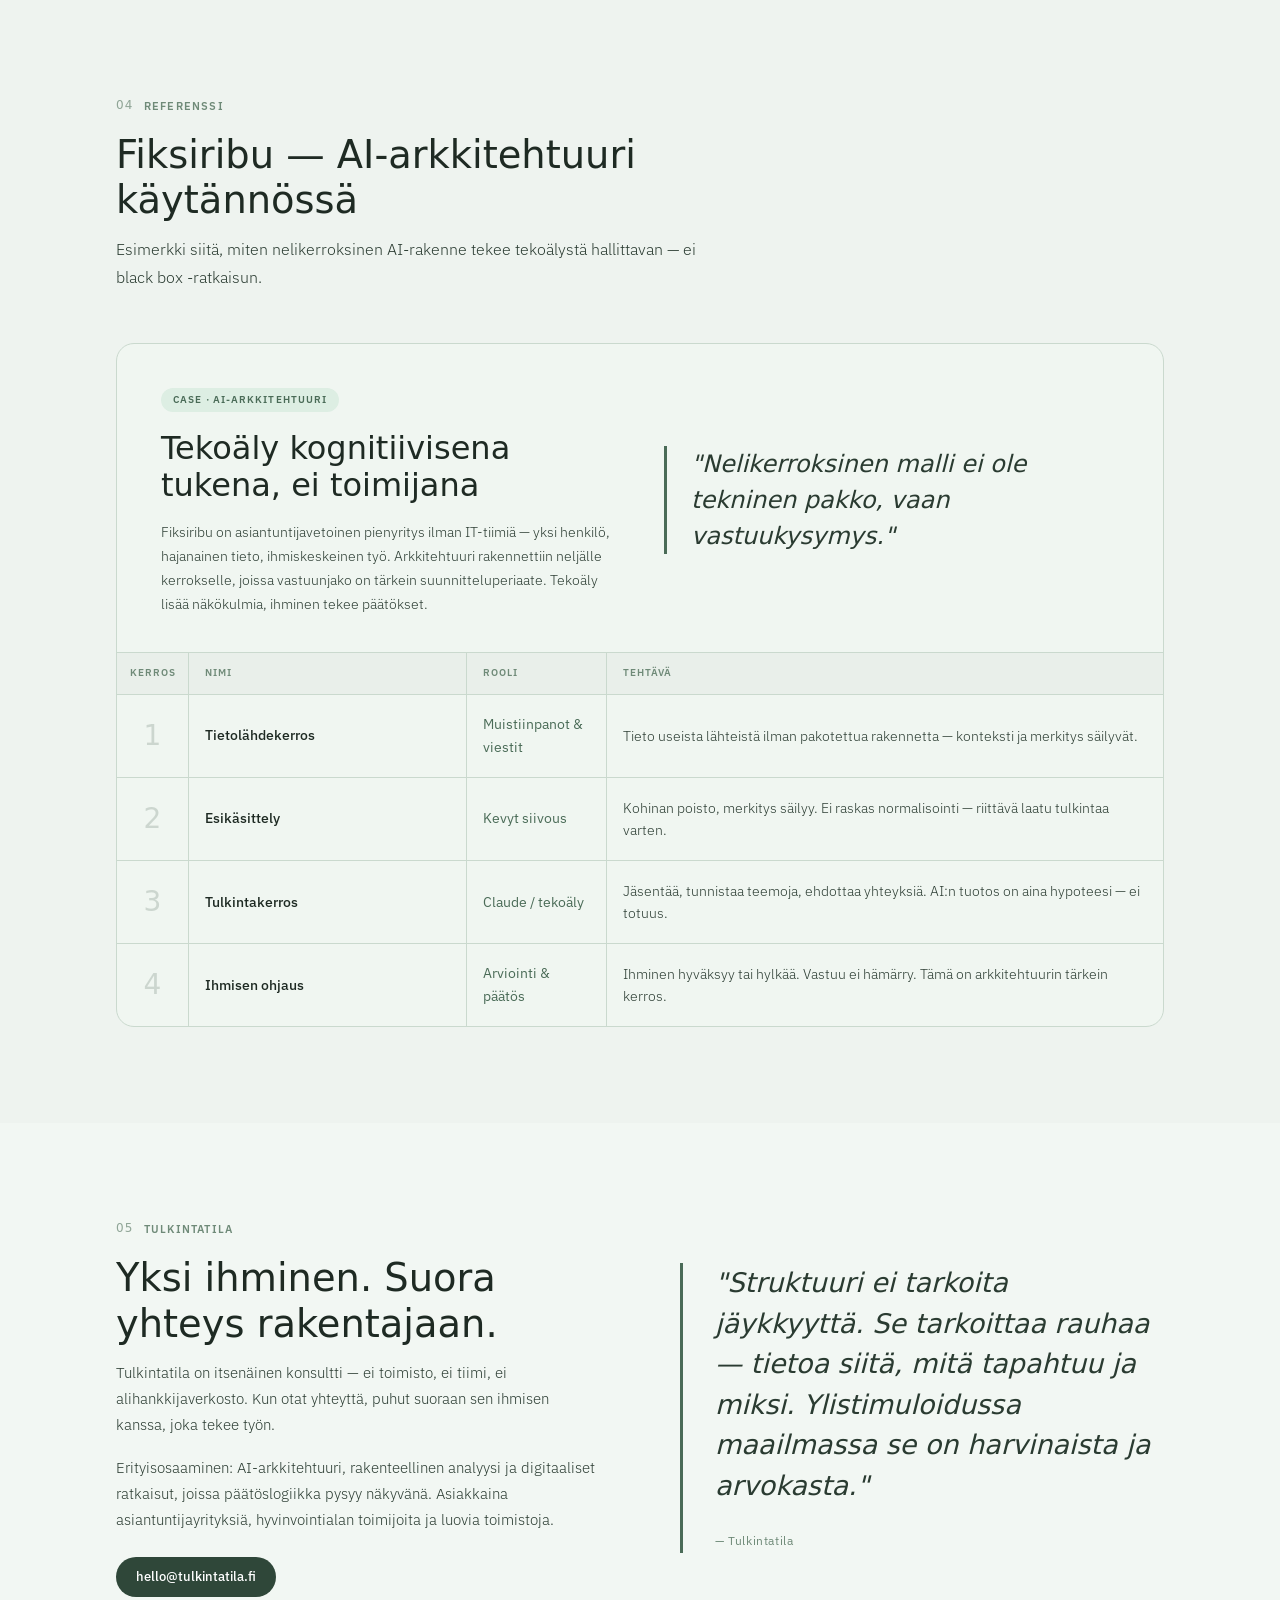
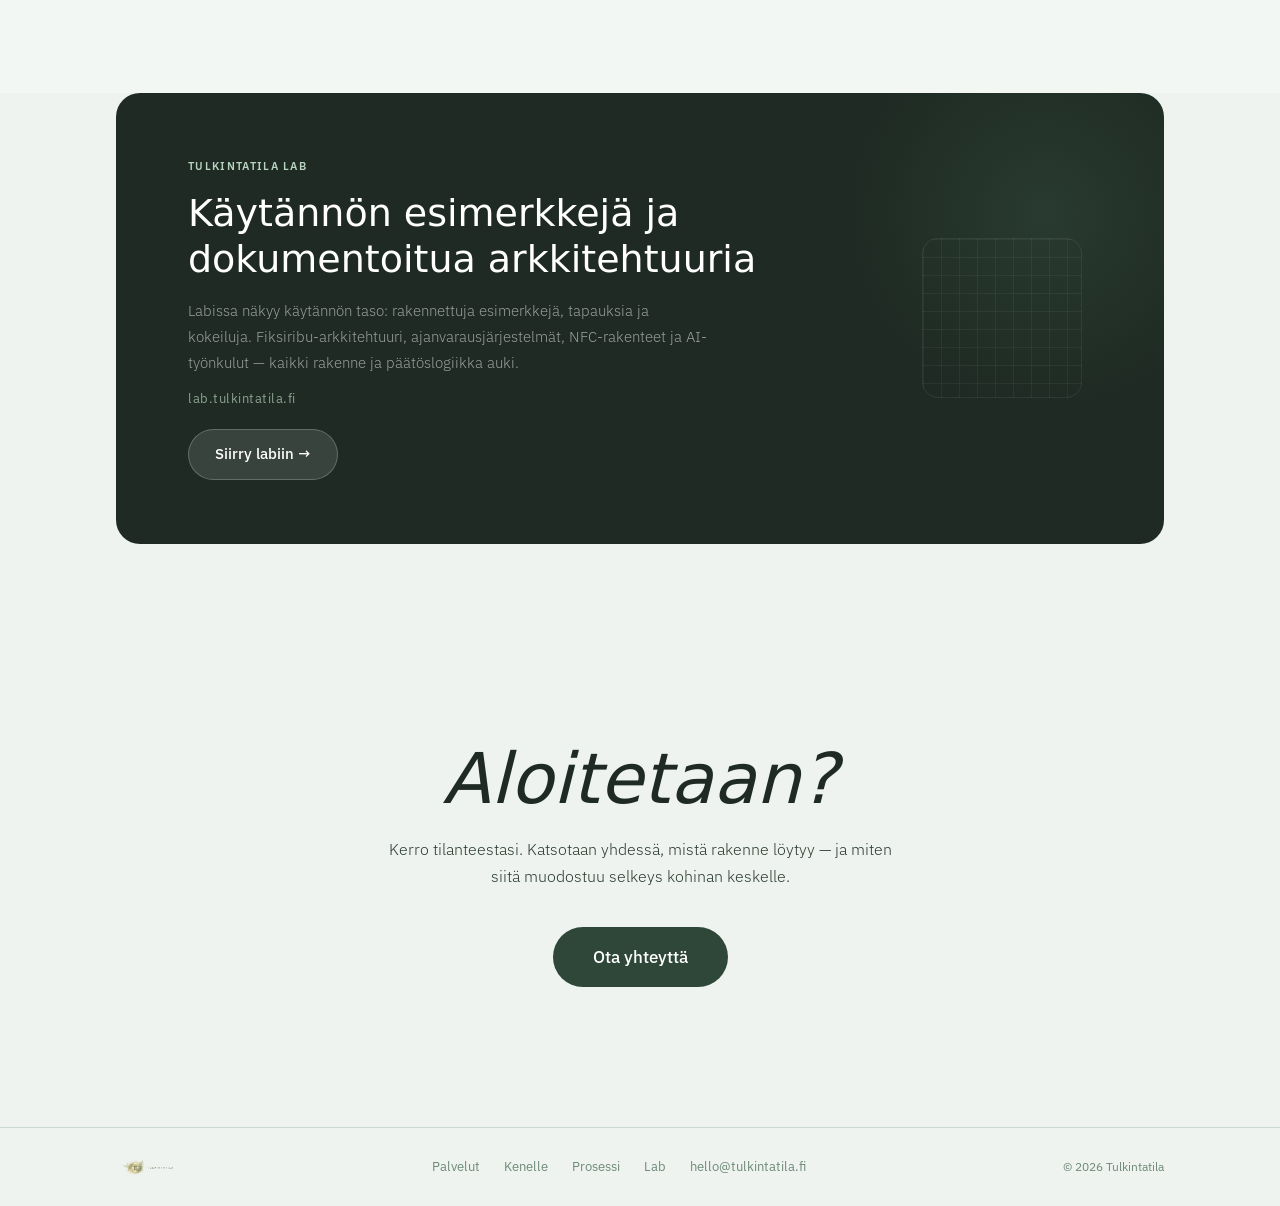
==== commit 3100d7b1: "Full UX + SEO pass: problem-first flow, FAQPage schema, dark Milloin Hero: concrete problem sentence" ====
--- a/index.html
+++ b/index.html
@@ -721,6 +721,11 @@
 .when-item:hover { background: var(--card-bg); }
 .when-marker { color: var(--accent-mid); font-size: 7px; margin-top: 7px; flex-shrink: 0; }
 .when-item p { font-size: 15px; font-weight: 300; color: var(--text-mid); line-height: 1.62; }
+.section--ink .when-grid { background: rgba(255,255,255,0.06); border-color: rgba(255,255,255,0.07); }
+.section--ink .when-item { background: rgba(255,255,255,0.03); }
+.section--ink .when-item:hover { background: rgba(255,255,255,0.07); }
+.section--ink .when-marker { color: var(--highlight); }
+.section--ink .when-item p { color: rgba(255,255,255,0.68); }
 
 /* ABOUT */
 .about-grid {
@@ -1020,6 +1025,36 @@
         "publisher": {"@id": "https://tulkintatila.fi/#business"}
       },
       {
+        "@type": "FAQPage",
+        "@id": "https://tulkintatila.fi/#faq",
+        "mainEntity": [
+          {
+            "@type": "Question",
+            "name": "Milloin Tulkintatilasta on hyötyä?",
+            "acceptedAnswer": {
+              "@type": "Answer",
+              "text": "Erityisesti silloin kun valmiit työkalut eivät sovi siihen miten työ todellisuudessa tapahtuu, AI:n käyttöönotto tuntuu hankalalta ilman selkeää rakennetta, prosessi on epäselvä tai pirstaleinen, tai päätöksenteko perustuu hiljaiseen tietoon joka pitää saada näkyväksi."
+            }
+          },
+          {
+            "@type": "Question",
+            "name": "Mitä Tulkintatila tekee?",
+            "acceptedAnswer": {
+              "@type": "Answer",
+              "text": "Tulkintatila tekee rakenteen näkyväksi: konsultointi, AI-työnkulut, verkkosivut ja kevyet digitaaliset järjestelmät. Yksi ihminen, suora yhteys rakentajaan. Ei välikäsiä, ei projektipäälliköitä."
+            }
+          },
+          {
+            "@type": "Question",
+            "name": "Miten tekoälyä käytetään Tulkintatilassa?",
+            "acceptedAnswer": {
+              "@type": "Answer",
+              "text": "Human-in-the-loop -periaatteella: tekoäly tuottaa ehdotuksia, ihminen arvioi ja hyväksyy. Tekoäly ei tee päätöksiä — se on instrumentti. Identiteetti, ajattelu ja päätösvastuu pysyvät aina ihmisellä."
+            }
+          }
+        ]
+      },
+      {
         "@type": "WebPage",
         "@id": "https://tulkintatila.fi/#webpage",
         "url": "https://tulkintatila.fi/",
@@ -1072,8 +1107,8 @@
           <em>struktuuria ja rauhaa.</em>
         </h1>
         <p class="hero-body">
-          Kaikki ongelmat eivät ole teknisiä. Usein rakenne on jo olemassa —
-          mutta kukaan ei ole vielä katsonut tarpeeksi läheltä.
+          Prosessit ovat hajallaan, AI tuntuu sekavalta eikä digitaalinen kokonaisuus pidä kasassa.
+          Usein kyse ei ole teknologiasta — vaan siitä, ettei kukaan ole vielä katsonut tarpeeksi läheltä.
           Tulkintatila tekee rakenteen näkyväksi.
         </p>
         <div class="hero-actions">
@@ -1106,6 +1141,42 @@
           </div>
         </div>
         <p class="flow-caption">Yksi ihminen. Suora yhteys rakentajaan.<br>Ei välikäsiä, ei projektipäälliköitä.</p>
+      </div>
+    </section>
+
+    <!-- MILLOIN -->
+    <section class="section section--ink" id="milloin">
+      <div class="container">
+        <div class="section-intro">
+          <h2 class="section-h2 section-h2--light">Tämä resonoi, jos…</h2>
+          <p class="section-desc section-desc--light">Erityisesti silloin, kun ongelma ei ole vain tekninen vaan rakenteellinen.</p>
+        </div>
+        <div class="when-grid">
+          <div class="when-item">
+            <span class="when-marker" aria-hidden="true">◆</span>
+            <p>Valmiit työkalut eivät sovi siihen, miten työ todellisuudessa tapahtuu</p>
+          </div>
+          <div class="when-item">
+            <span class="when-marker" aria-hidden="true">◆</span>
+            <p>AI:n käyttöönotto tuntuu hankalalta ilman selkeää rakennetta tai työnkulkua</p>
+          </div>
+          <div class="when-item">
+            <span class="when-marker" aria-hidden="true">◆</span>
+            <p>Prosessi on epäselvä, pirstaleinen tai vaikeasti kuvattava</p>
+          </div>
+          <div class="when-item">
+            <span class="when-marker" aria-hidden="true">◆</span>
+            <p>Päätöksenteko perustuu hiljaiseen tietoon, joka pitää saada näkyväksi</p>
+          </div>
+          <div class="when-item">
+            <span class="when-marker" aria-hidden="true">◆</span>
+            <p>Pieni räätälöity järjestelmä on tarkoituksenmukaisempi kuin suuri valmis alusta</p>
+          </div>
+          <div class="when-item">
+            <span class="when-marker" aria-hidden="true">◆</span>
+            <p>Havainto, dokumentointi ja käytännön työ pitäisi saada samaan rakenteeseen</p>
+          </div>
+        </div>
       </div>
     </section>
 
@@ -1368,53 +1439,13 @@
       </div>
     </section>
 
-    <!-- MILLOIN -->
-    <section class="section section--alt" id="milloin">
-      <div class="container">
-        <div class="section-intro">
-          <div class="section-label">
-            <span class="section-n">05</span>
-            <span>Milloin</span>
-          </div>
-          <h2 class="section-h2">Milloin tästä on hyötyä</h2>
-          <p class="section-desc">Erityisesti silloin, kun ongelma ei ole vain tekninen vaan rakenteellinen.</p>
-        </div>
-        <div class="when-grid">
-          <div class="when-item">
-            <span class="when-marker" aria-hidden="true">◆</span>
-            <p>Valmiit työkalut eivät sovi siihen, miten työ todellisuudessa tapahtuu</p>
-          </div>
-          <div class="when-item">
-            <span class="when-marker" aria-hidden="true">◆</span>
-            <p>AI:n käyttöönotto tuntuu hankalalta ilman selkeää rakennetta tai työnkulkua</p>
-          </div>
-          <div class="when-item">
-            <span class="when-marker" aria-hidden="true">◆</span>
-            <p>Prosessi on epäselvä, pirstaleinen tai vaikeasti kuvattava</p>
-          </div>
-          <div class="when-item">
-            <span class="when-marker" aria-hidden="true">◆</span>
-            <p>Päätöksenteko perustuu hiljaiseen tietoon, joka pitää saada näkyväksi</p>
-          </div>
-          <div class="when-item">
-            <span class="when-marker" aria-hidden="true">◆</span>
-            <p>Pieni räätälöity järjestelmä on tarkoituksenmukaisempi kuin suuri valmis alusta</p>
-          </div>
-          <div class="when-item">
-            <span class="when-marker" aria-hidden="true">◆</span>
-            <p>Havainto, dokumentointi ja käytännön työ pitäisi saada samaan rakenteeseen</p>
-          </div>
-        </div>
-      </div>
-    </section>
-
     <!-- TULKINTATILA -->
     <section class="section section--about" id="minusta">
       <div class="container">
         <div class="about-grid">
           <div class="about-text">
             <div class="section-label">
-              <span class="section-n">06</span>
+              <span class="section-n">05</span>
               <span>Tulkintatila</span>
             </div>
             <h2 class="section-h2">Yksi ihminen. Suora yhteys rakentajaan.</h2>
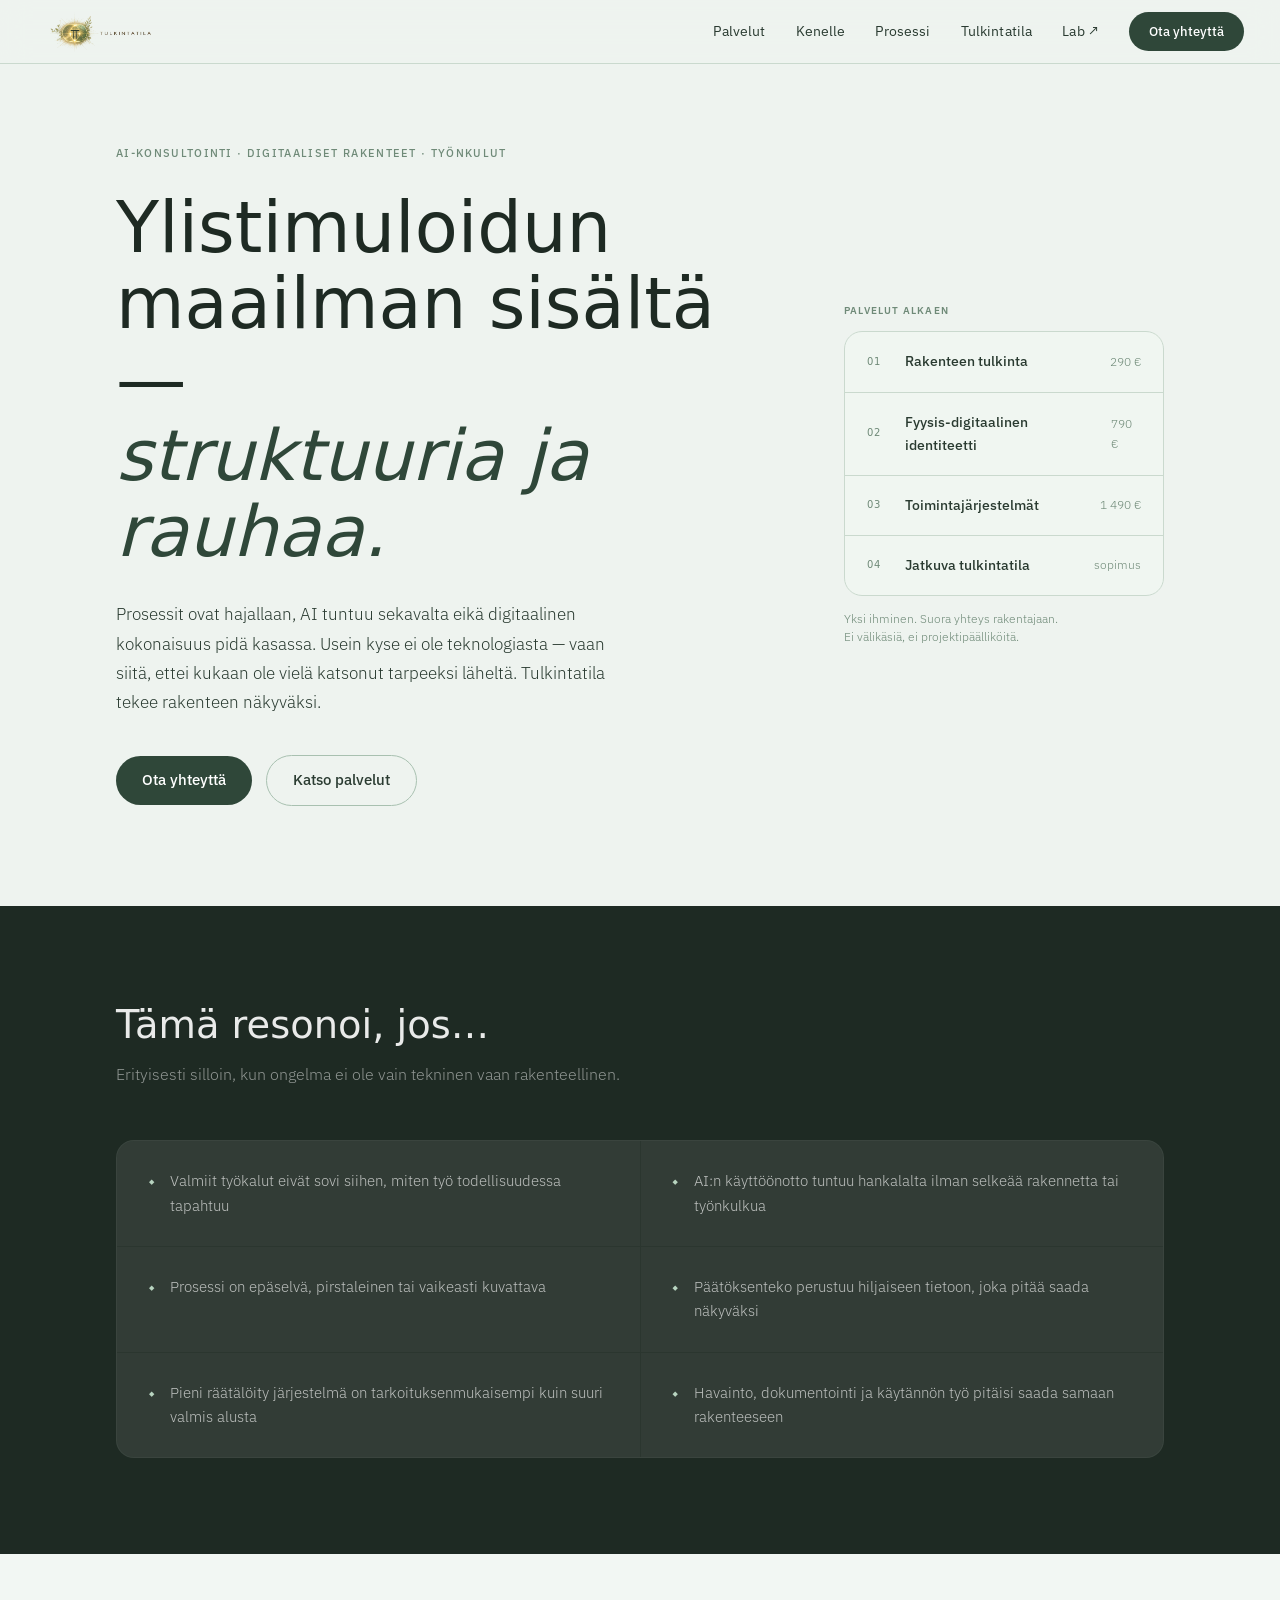
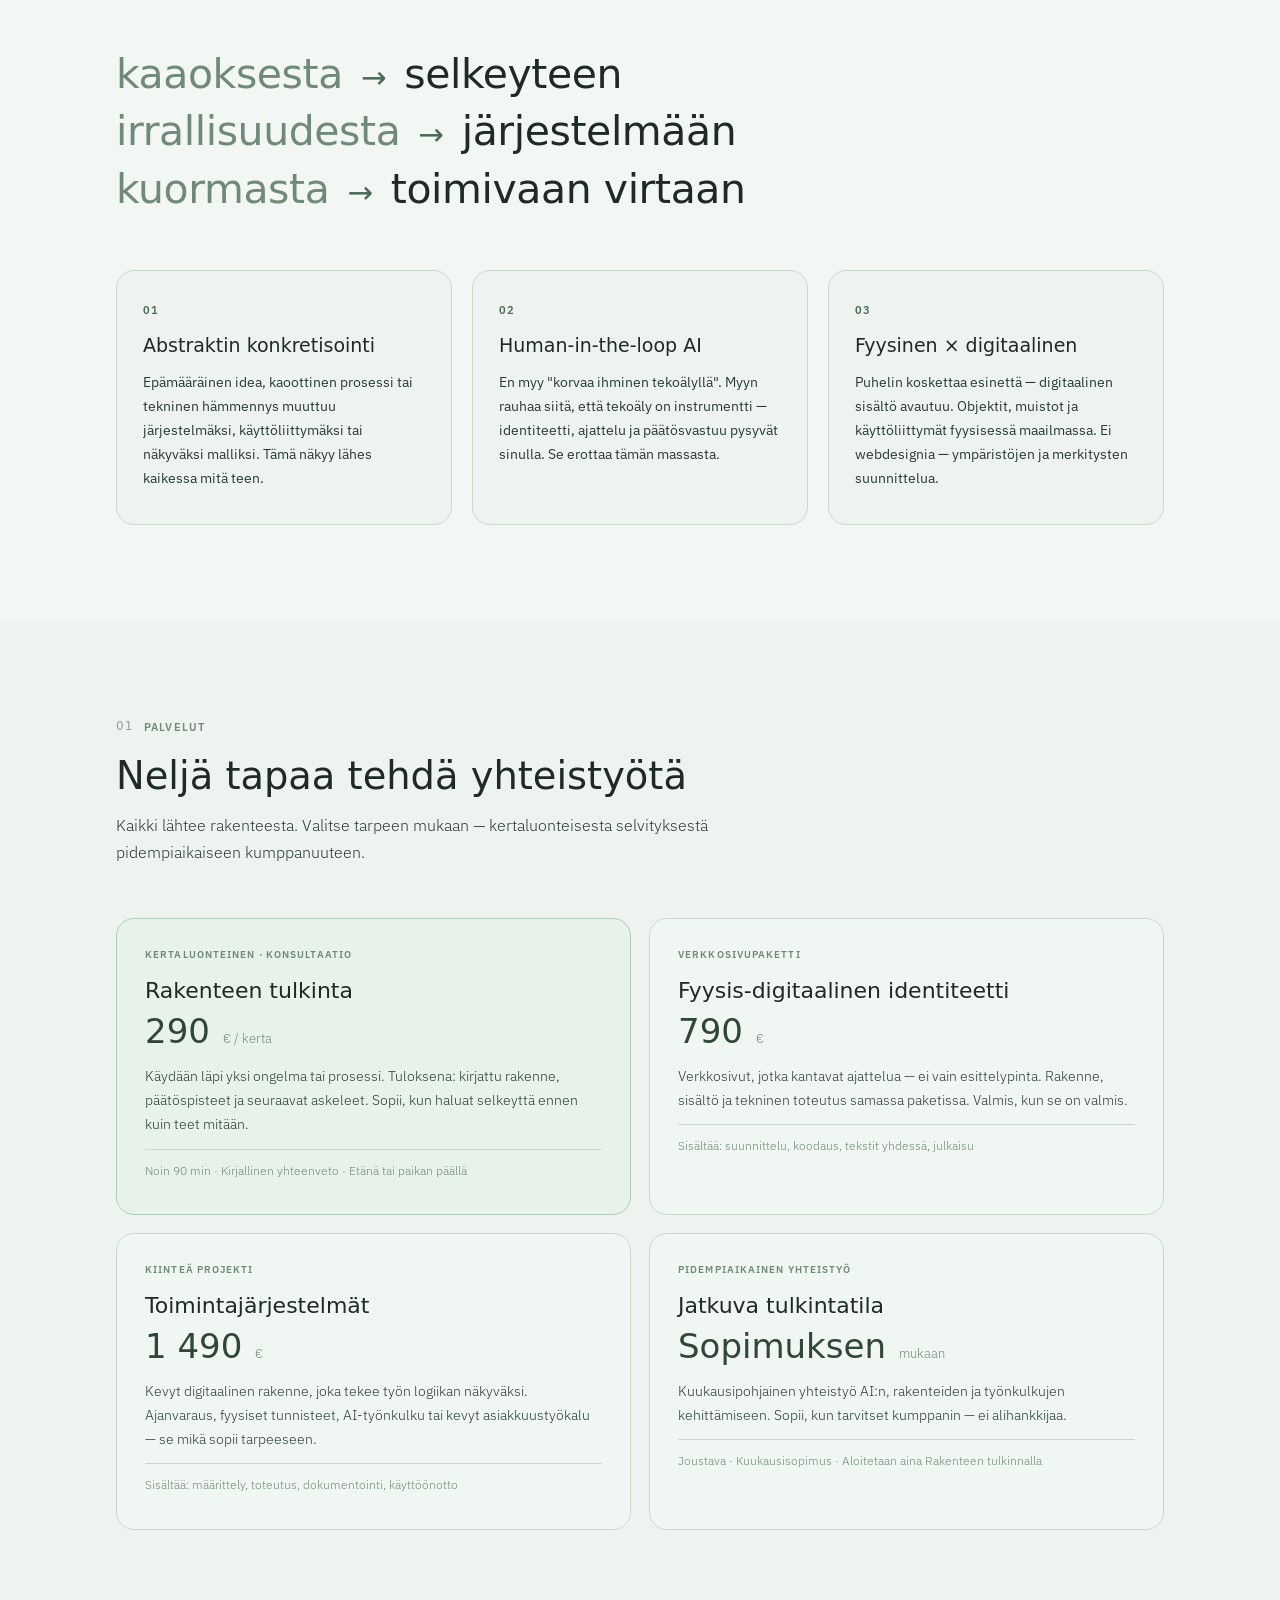
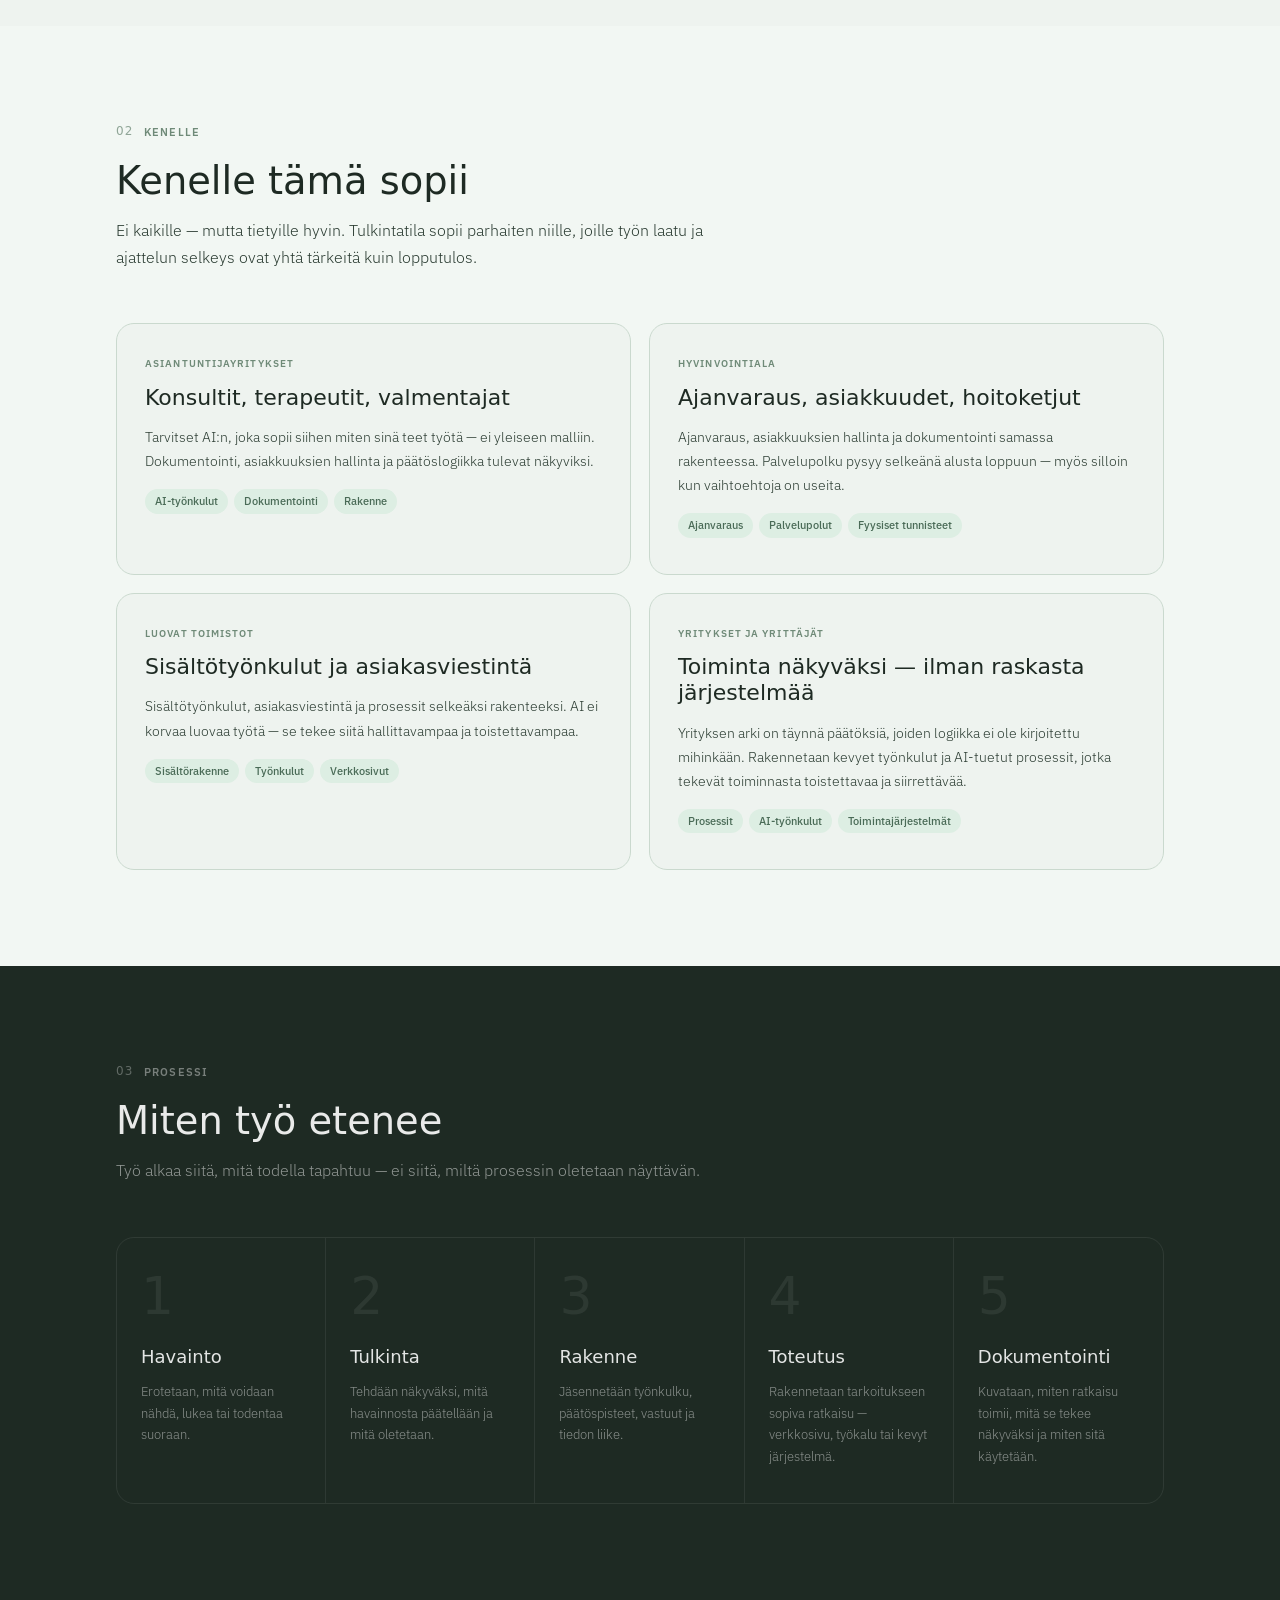
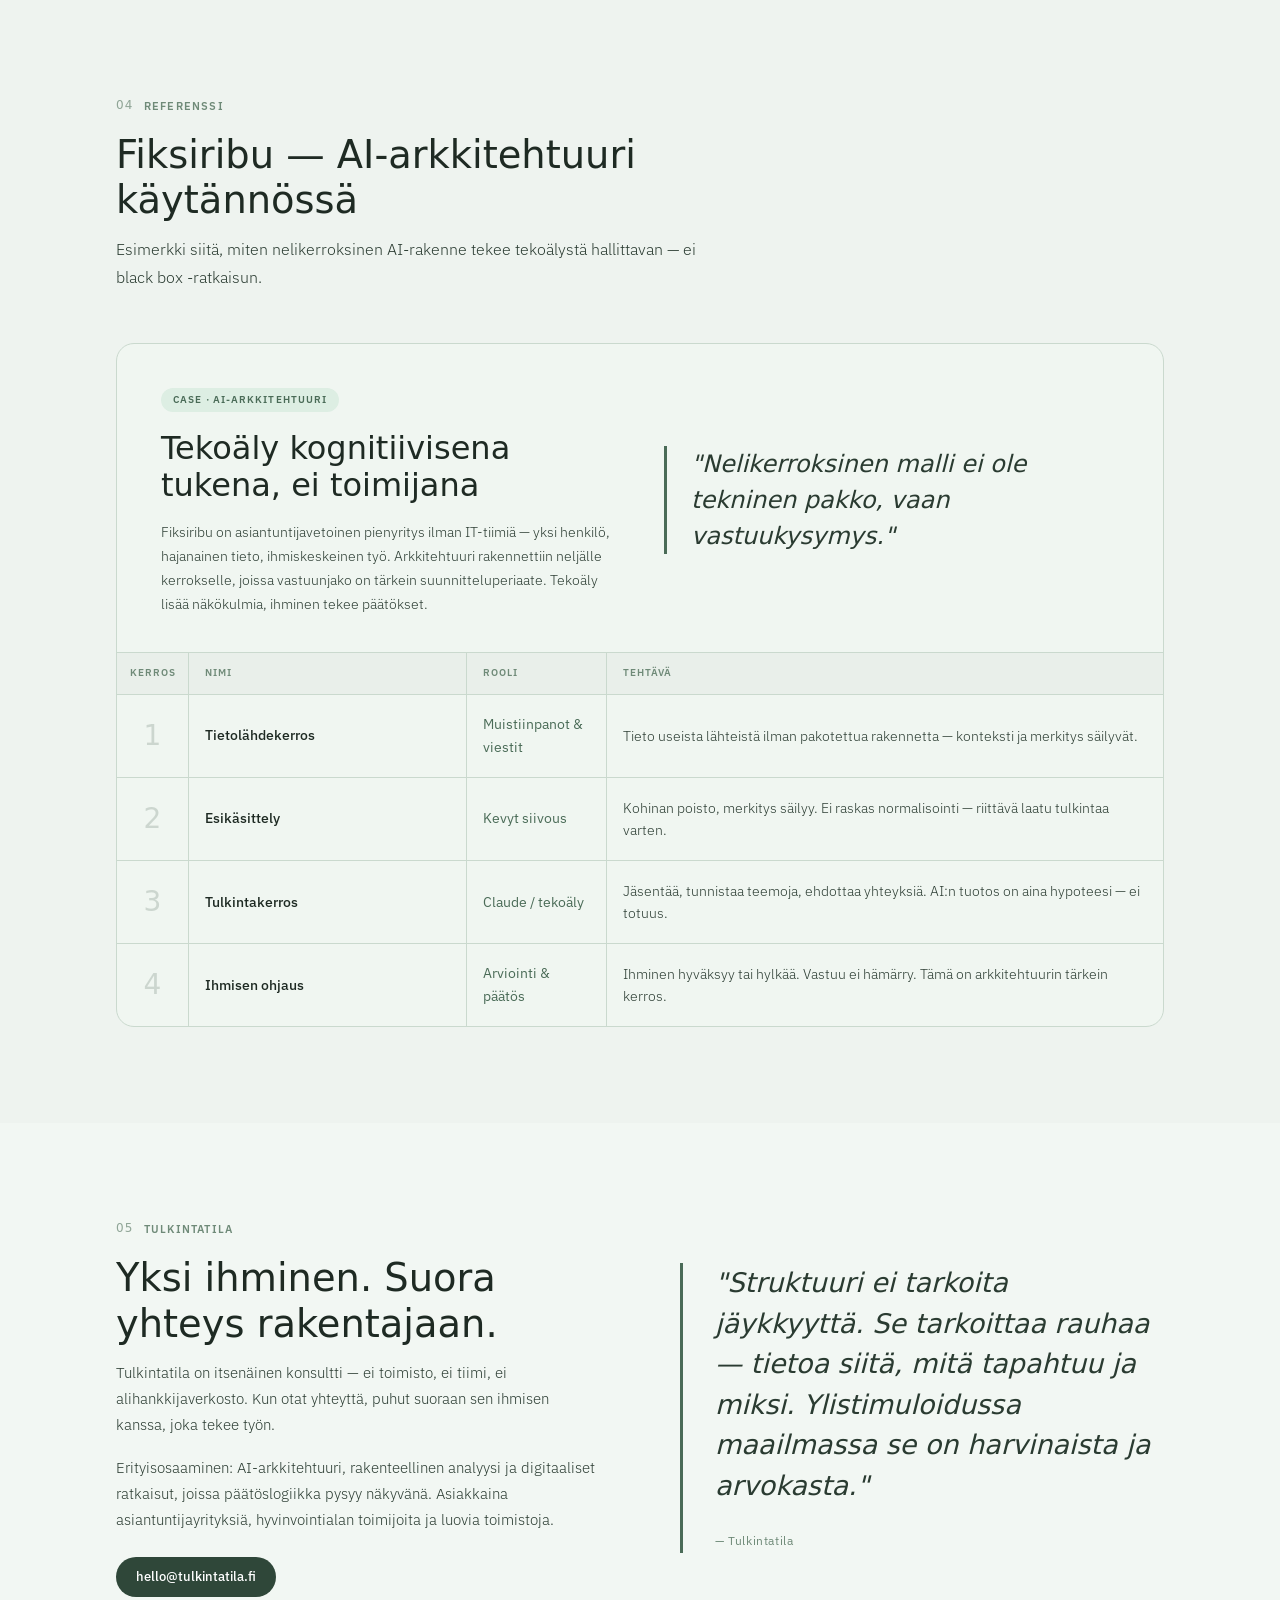
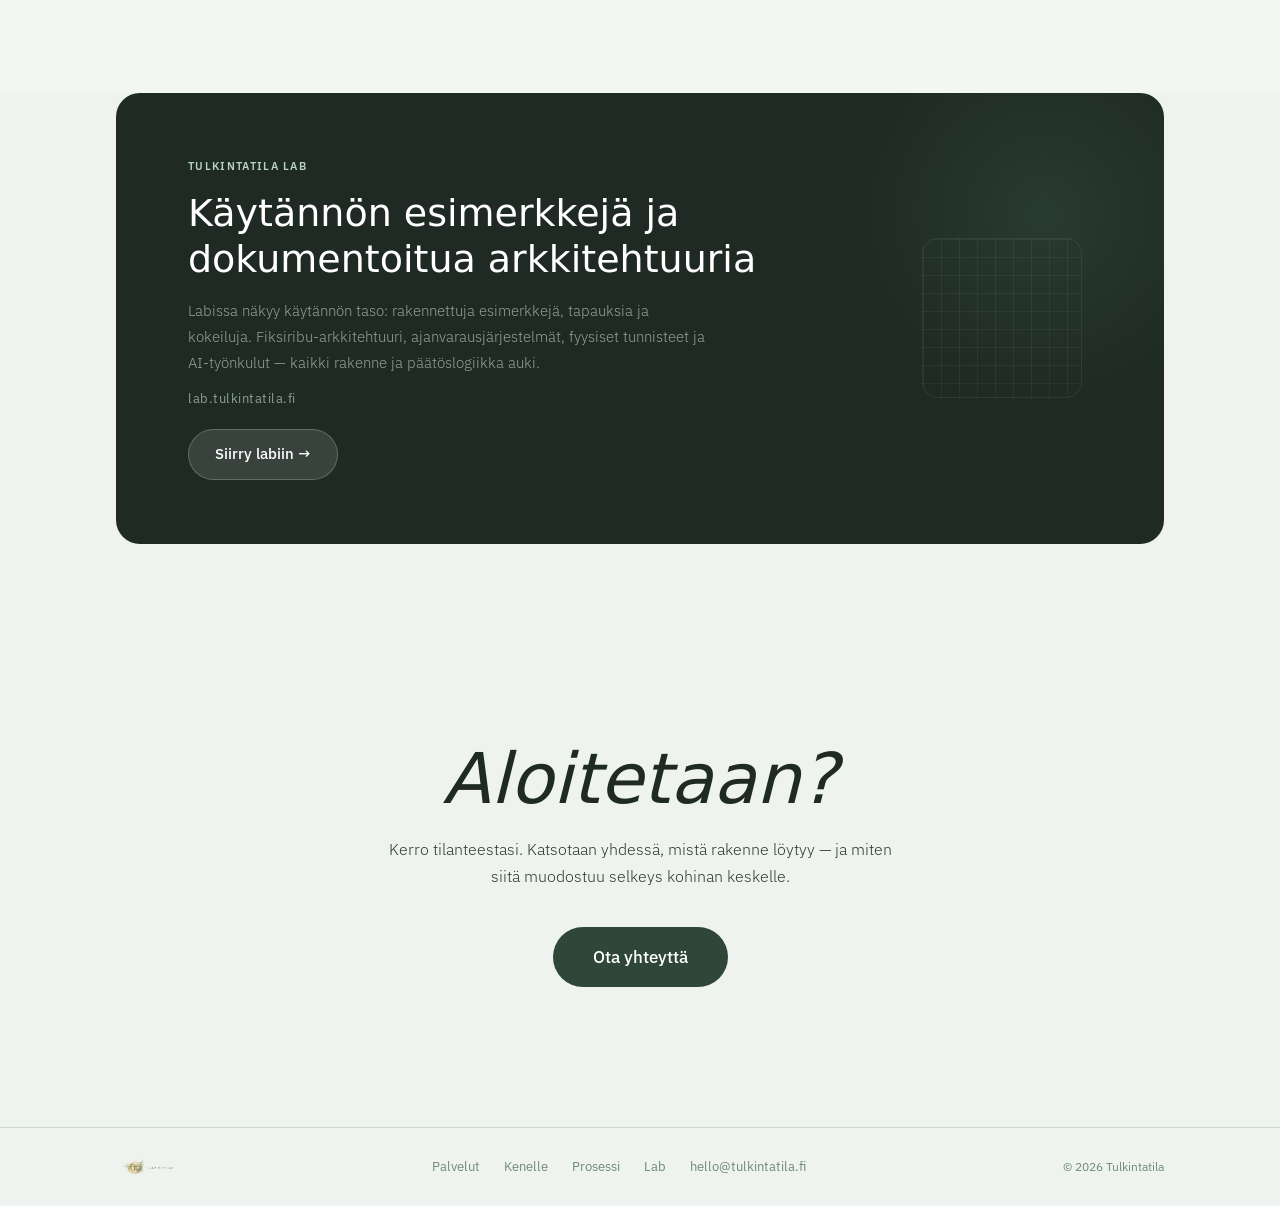
==== commit 6ca54498: "Replace NFC acronym with plain Finnish descriptions 'NFC' → 'fyysinen tunniste', 'lähitunniste', 'pu" ====
--- a/index.html
+++ b/index.html
@@ -1214,7 +1214,7 @@
           <article class="expertise-card">
             <p class="expertise-num">03</p>
             <h3 class="expertise-h3">Fyysinen × digitaalinen</h3>
-            <p class="expertise-body">NFC, objektit, muistot, käyttöliittymä fyysisessä maailmassa. Ei webdesignia — ympäristöjen ja merkitysten suunnittelua. Rajapinta, jossa merkitys ei katoa digitaaliseen käännökseen.</p>
+            <p class="expertise-body">Puhelin koskettaa esinettä — digitaalinen sisältö avautuu. Objektit, muistot ja käyttöliittymät fyysisessä maailmassa. Ei webdesignia — ympäristöjen ja merkitysten suunnittelua.</p>
           </article>
         </div>
       </div>
@@ -1253,7 +1253,7 @@
             <div class="card-tag">Kiinteä projekti</div>
             <h3 class="card-h3">Toimintajärjestelmät</h3>
             <div class="card-price">1 490 <span class="price-unit">€</span></div>
-            <p class="card-body">Kevyt digitaalinen rakenne, joka tekee työn logiikan näkyväksi. Ajanvaraus, NFC-rakenteet, AI-työnkulku tai kevyt asiakkuustyökalu — se mikä sopii tarpeeseen.</p>
+            <p class="card-body">Kevyt digitaalinen rakenne, joka tekee työn logiikan näkyväksi. Ajanvaraus, fyysiset tunnisteet, AI-työnkulku tai kevyt asiakkuustyökalu — se mikä sopii tarpeeseen.</p>
             <p class="card-detail">Sisältää: määrittely, toteutus, dokumentointi, käyttöönotto</p>
           </article>
 
@@ -1300,7 +1300,7 @@
             <div class="audience-tags">
               <span class="audience-pill">Ajanvaraus</span>
               <span class="audience-pill">Palvelupolut</span>
-              <span class="audience-pill">NFC</span>
+              <span class="audience-pill">Fyysiset tunnisteet</span>
             </div>
           </article>
 
@@ -1468,7 +1468,7 @@
           <div class="lab-content">
             <span class="lab-eyebrow">Tulkintatila Lab</span>
             <h2 class="lab-h2">Käytännön esimerkkejä ja dokumentoitua arkkitehtuuria</h2>
-            <p class="lab-body">Labissa näkyy käytännön taso: rakennettuja esimerkkejä, tapauksia ja kokeiluja. Fiksiribu-arkkitehtuuri, ajanvarausjärjestelmät, NFC-rakenteet ja AI-työnkulut — kaikki rakenne ja päätöslogiikka auki.</p>
+            <p class="lab-body">Labissa näkyy käytännön taso: rakennettuja esimerkkejä, tapauksia ja kokeiluja. Fiksiribu-arkkitehtuuri, ajanvarausjärjestelmät, fyysiset tunnisteet ja AI-työnkulut — kaikki rakenne ja päätöslogiikka auki.</p>
             <p class="lab-url">lab.tulkintatila.fi</p>
             <a href="https://lab.tulkintatila.fi/" class="btn btn--lab" target="_blank" rel="noopener">Siirry labiin →</a>
           </div>
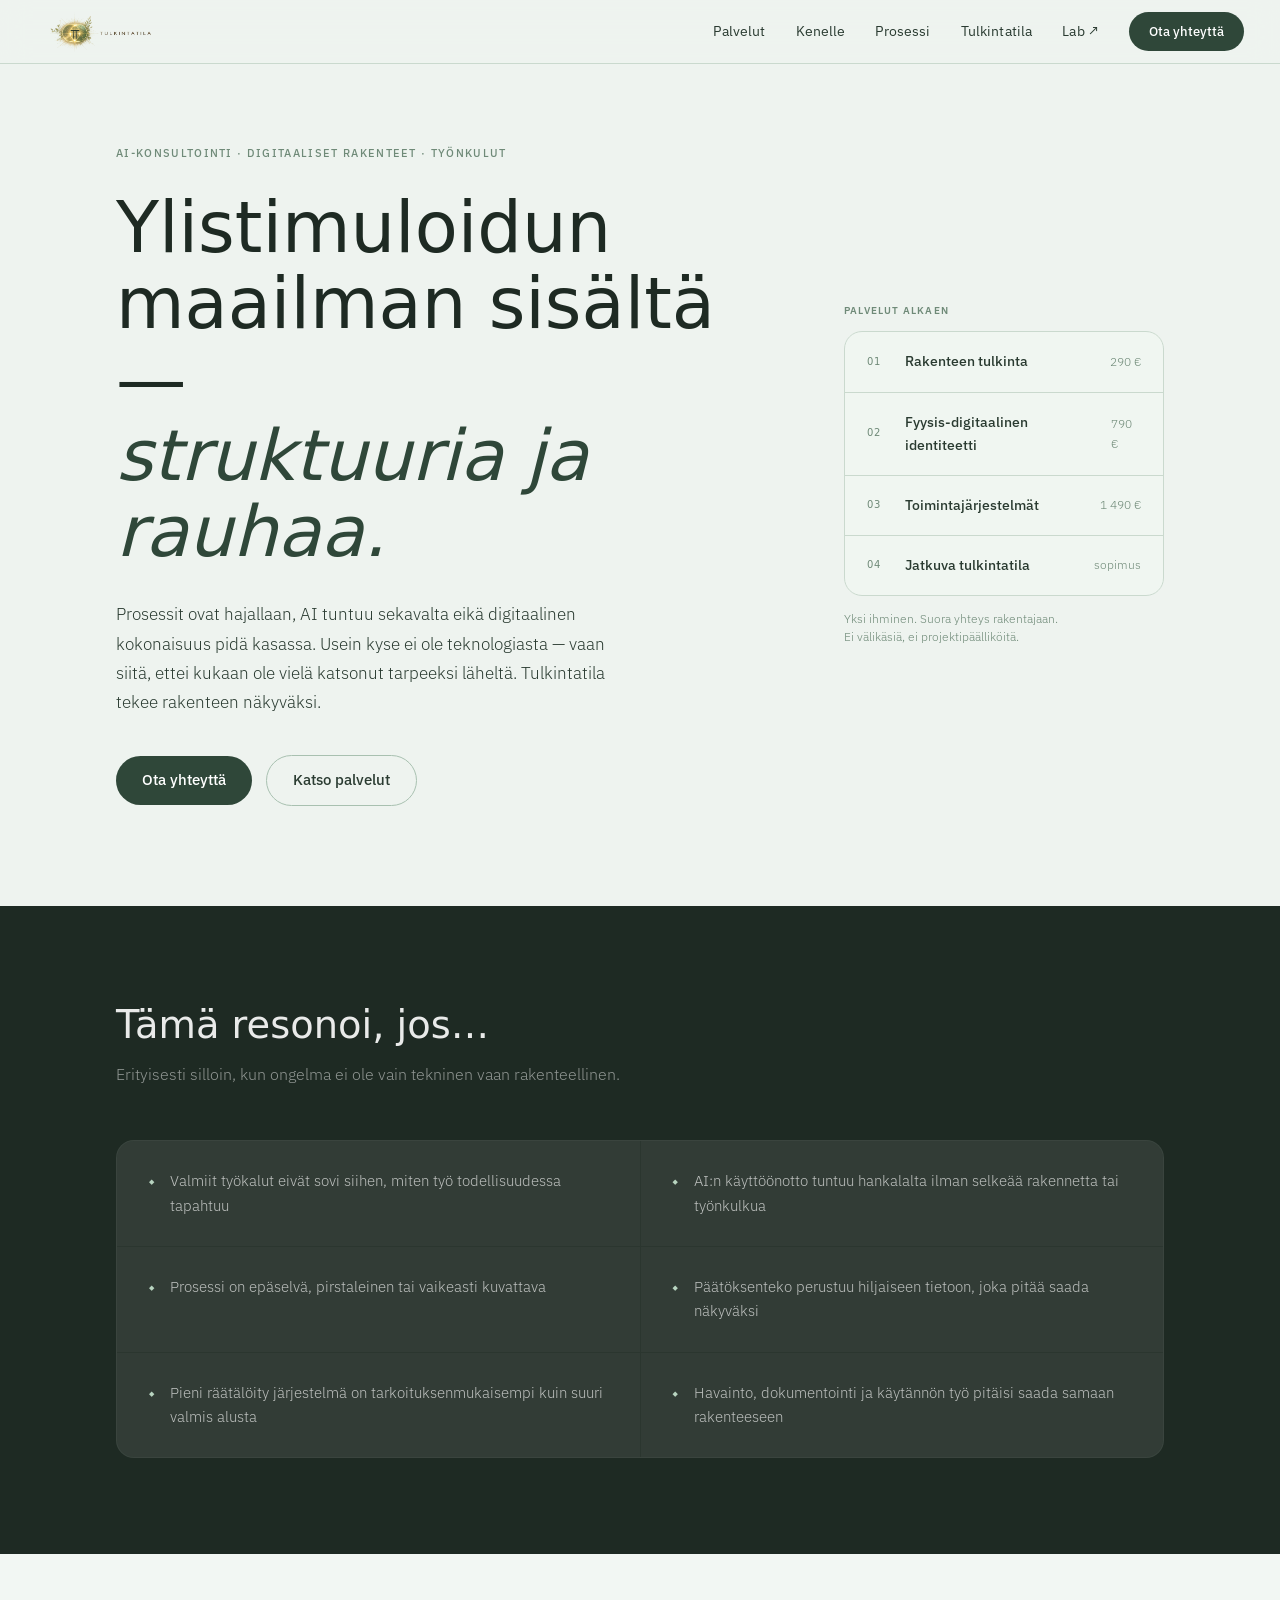
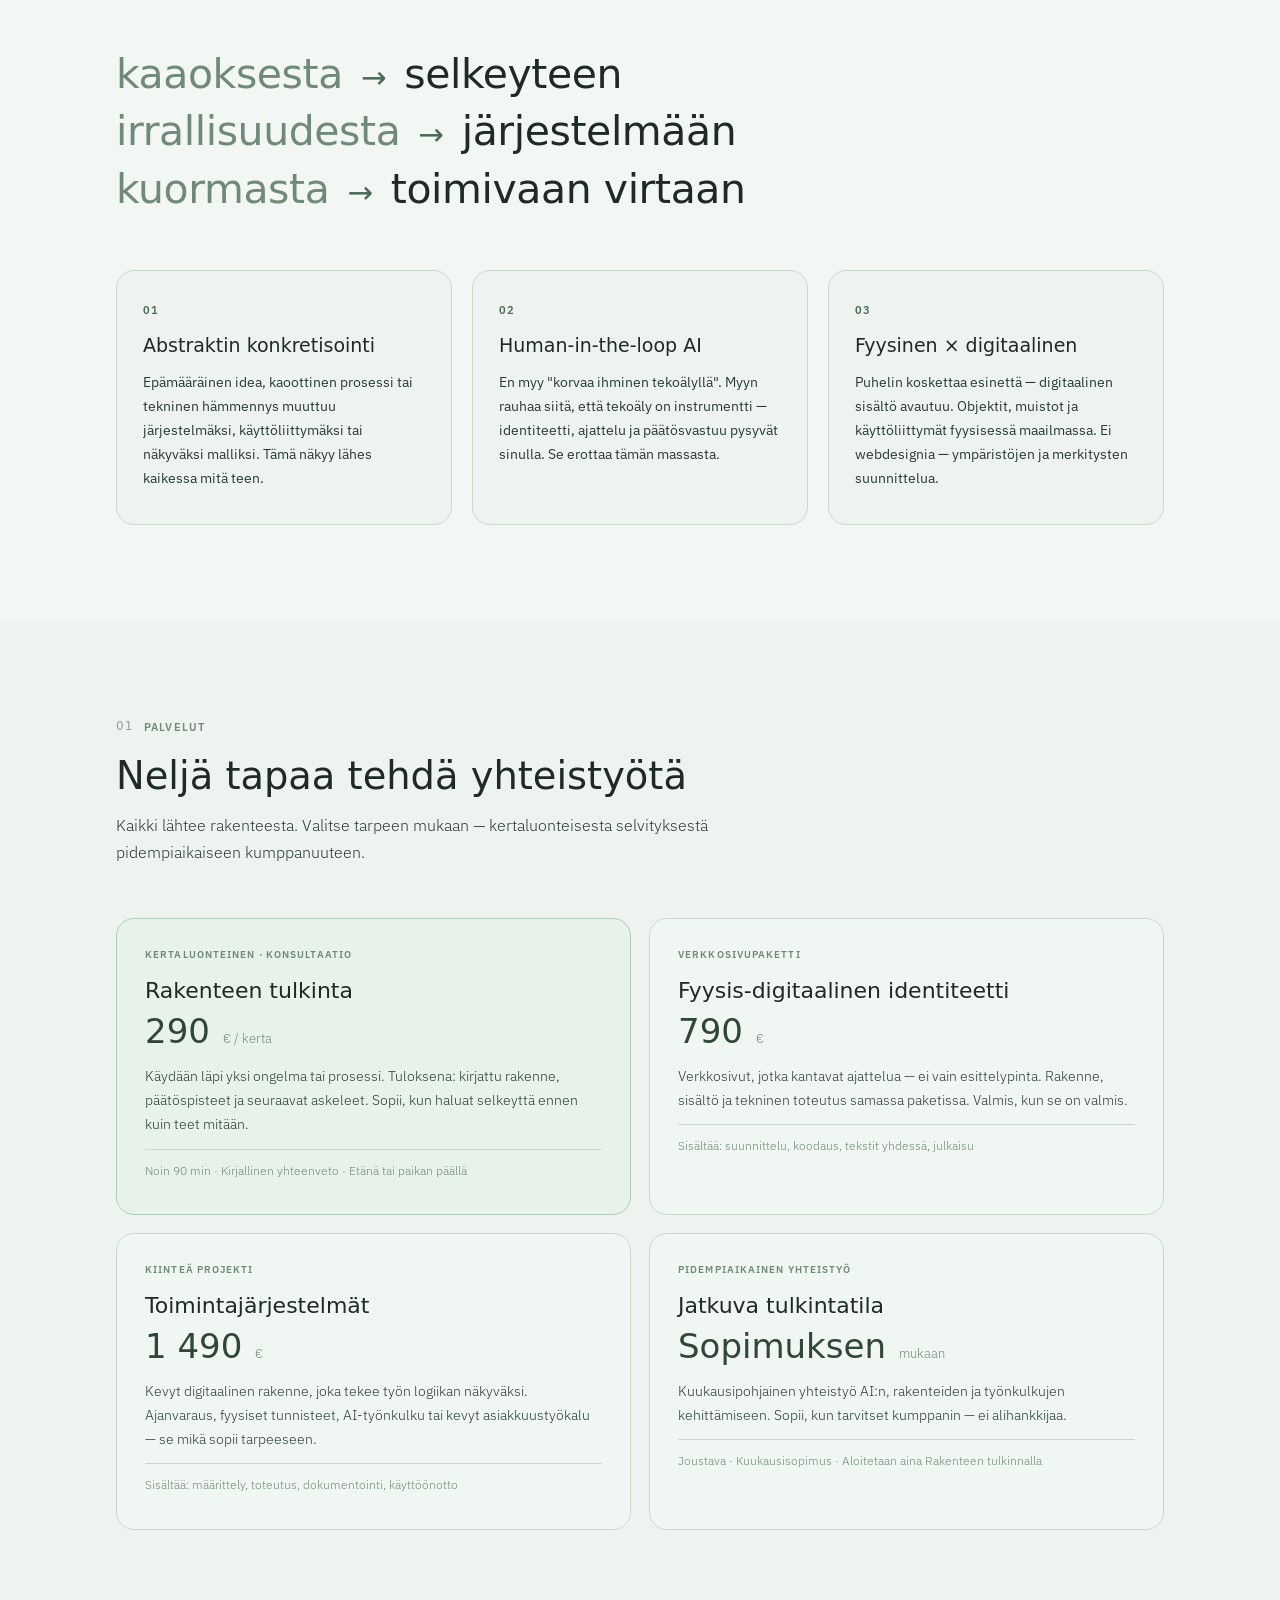
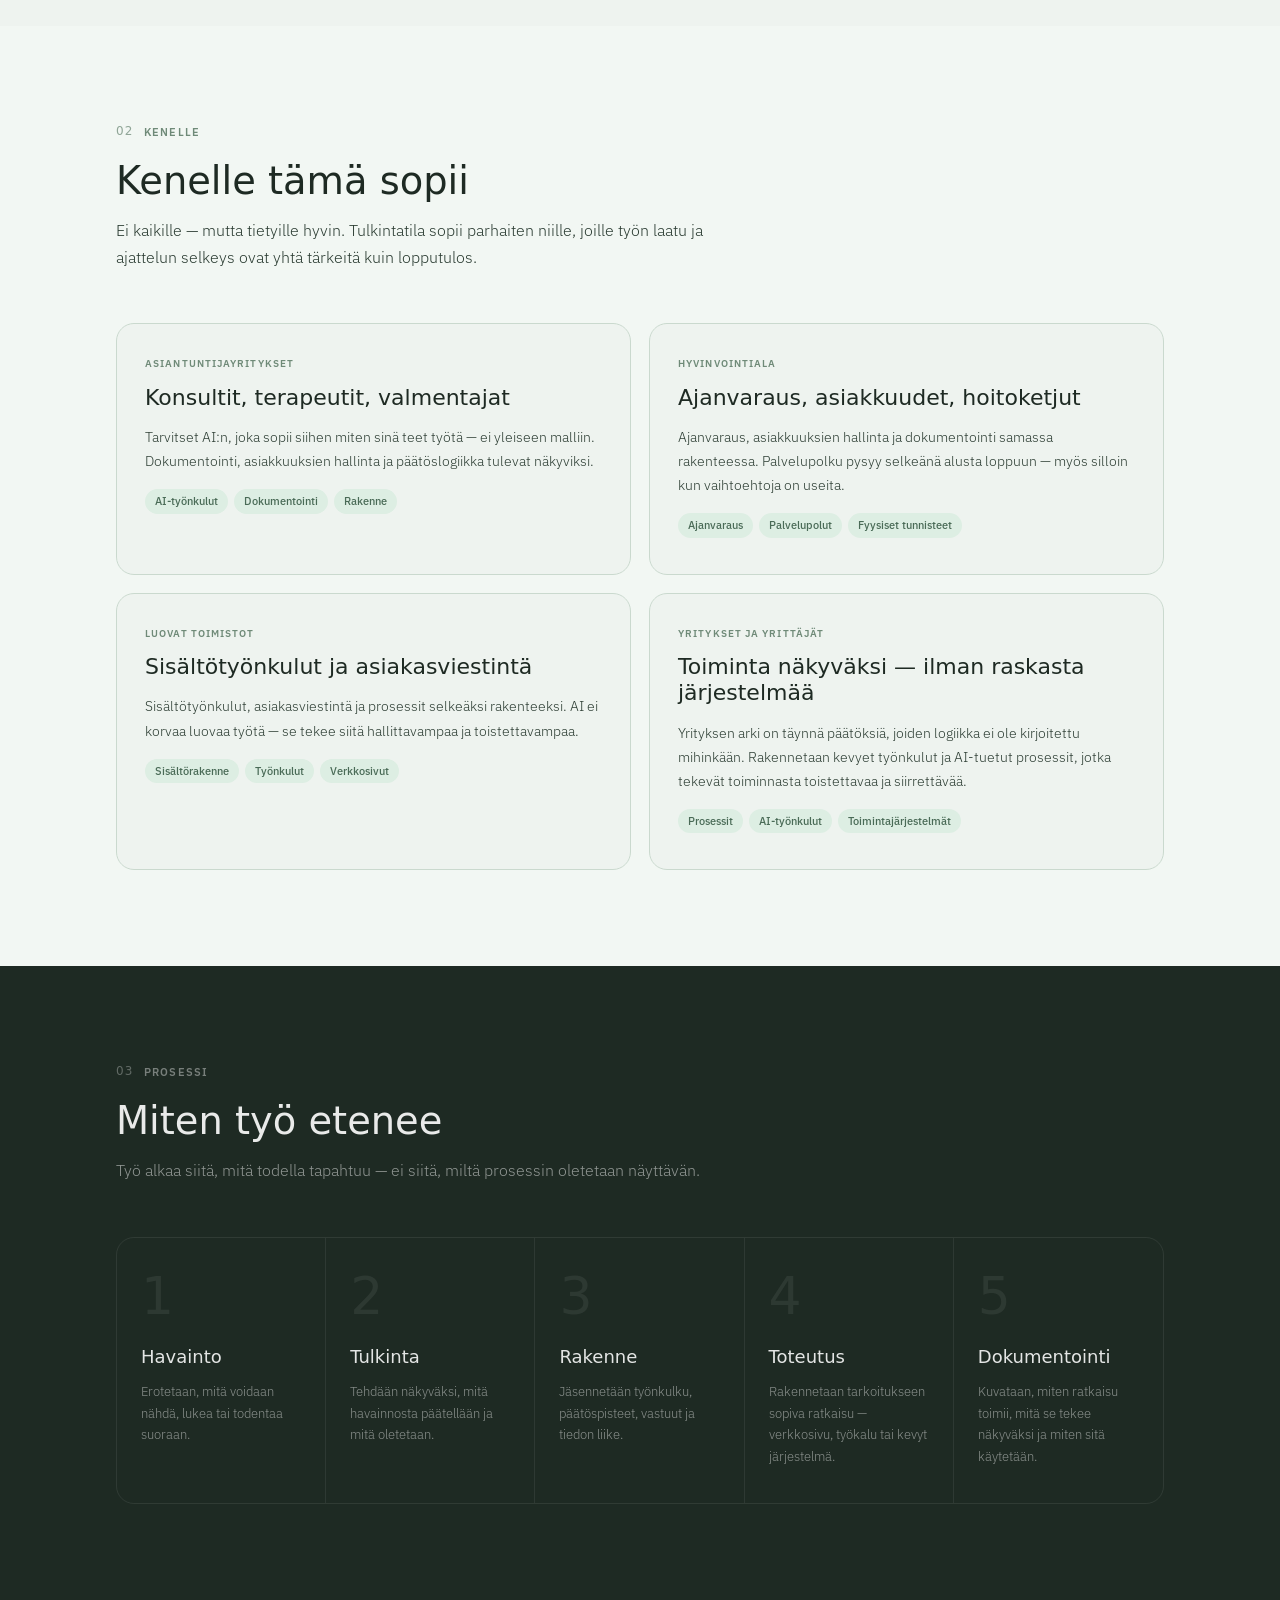
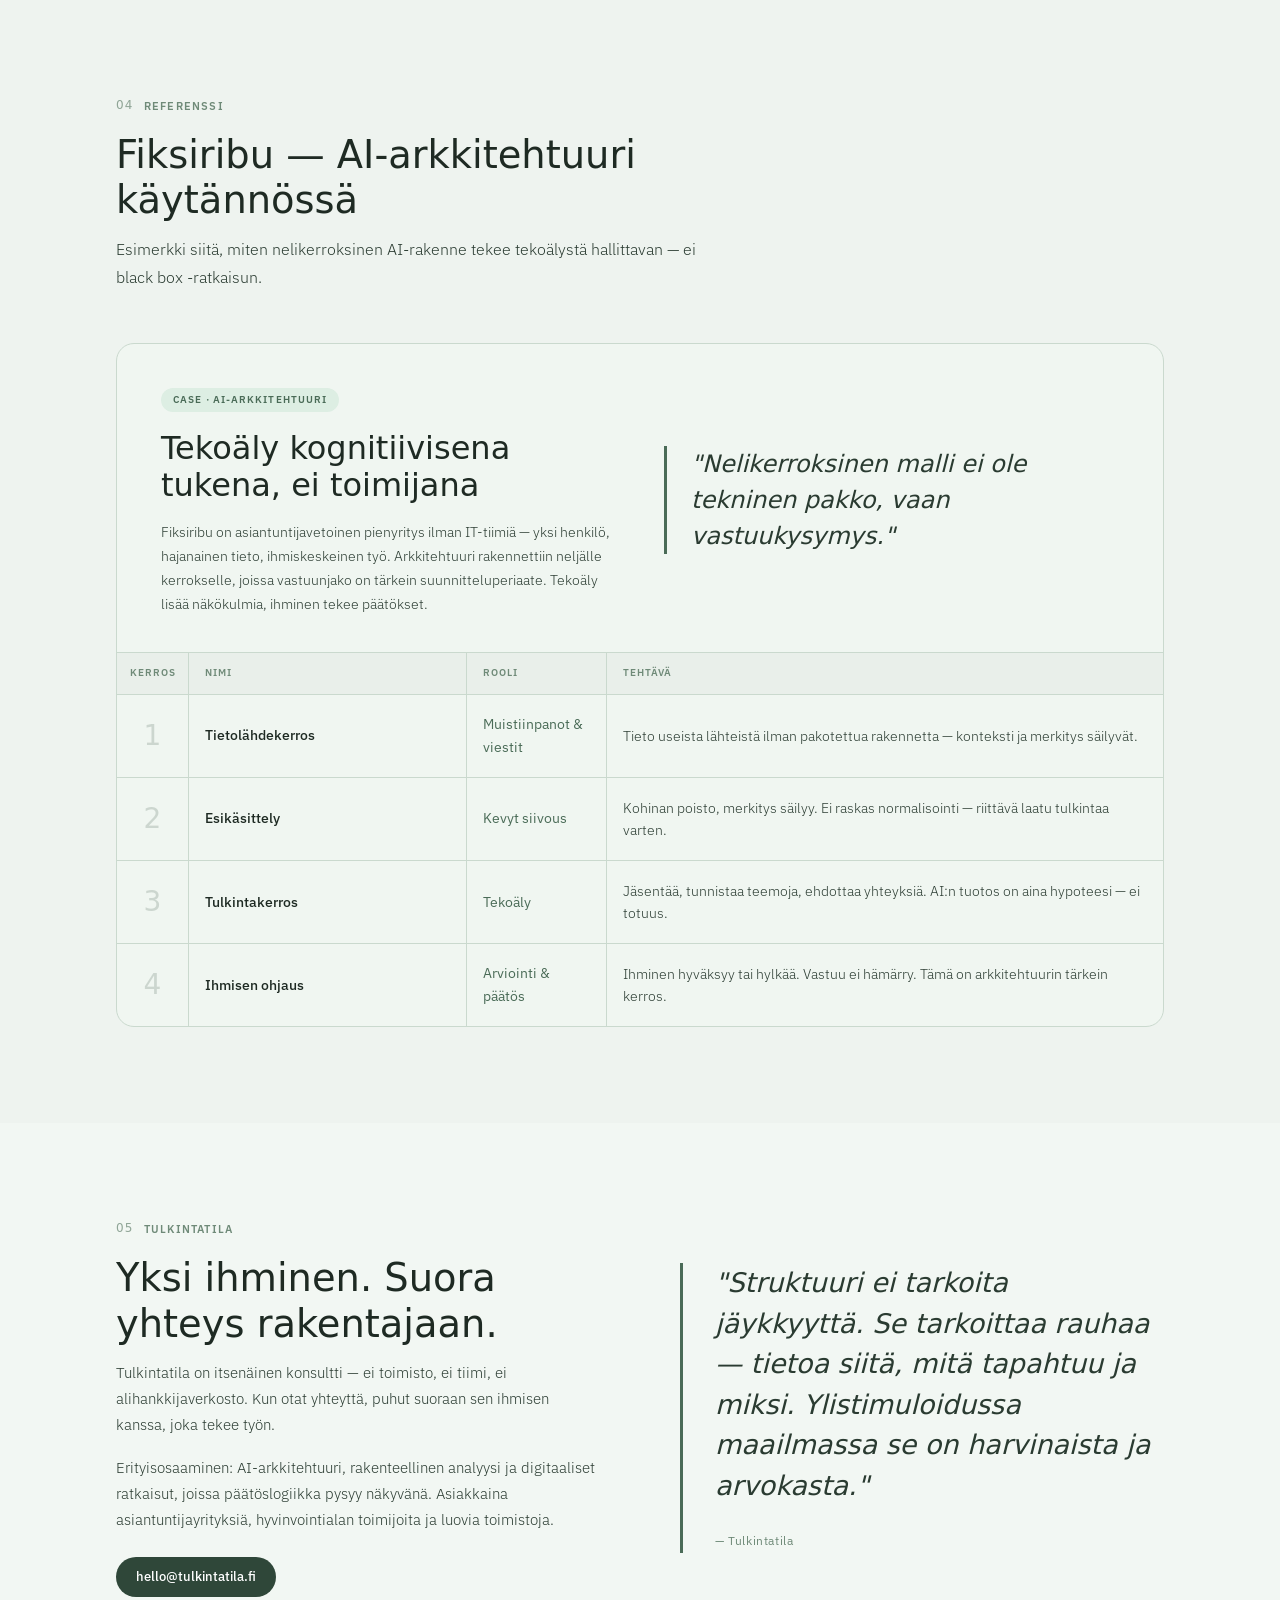
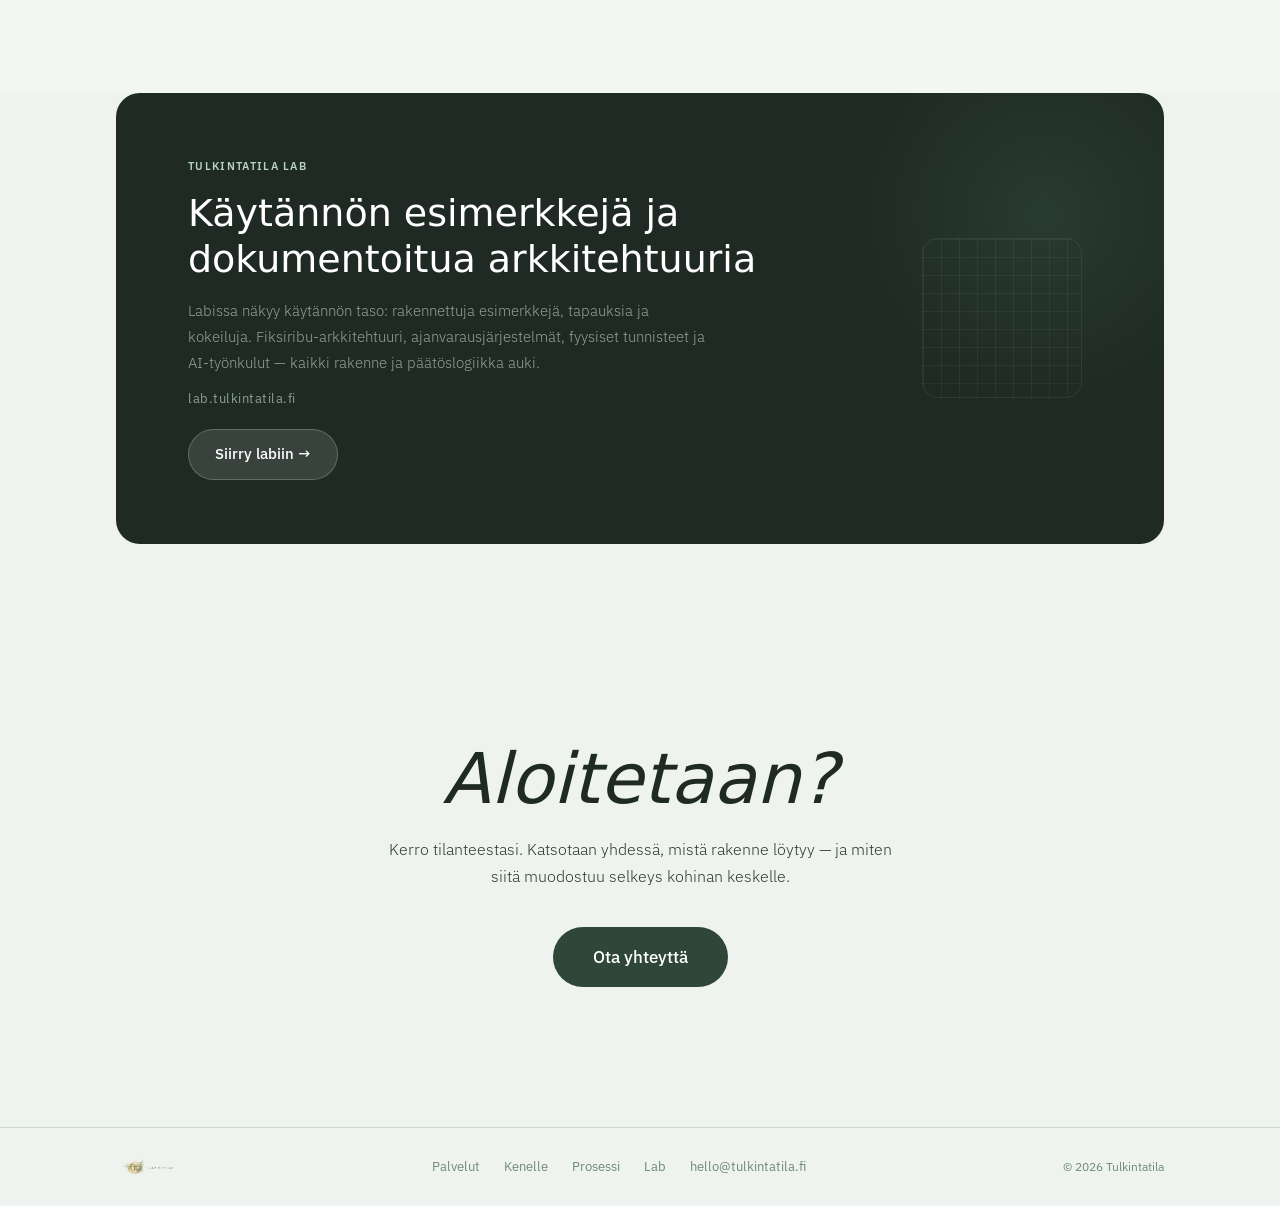
==== commit b9afe9b9: "Vaihda arkkitehtuuritaulukon Rooli-sarake: Claude / tekoäly → Tekoäly Co-Authored-By: Claude Sonnet " ====
--- a/index.html
+++ b/index.html
@@ -1425,7 +1425,7 @@
             <div class="arch-row">
               <div class="arch-cell arch-num">3</div>
               <div class="arch-cell arch-name-col">Tulkintakerros</div>
-              <div class="arch-cell arch-tool-col">Claude / tekoäly</div>
+              <div class="arch-cell arch-tool-col">Tekoäly</div>
               <div class="arch-cell arch-desc-col">Jäsentää, tunnistaa teemoja, ehdottaa yhteyksiä. AI:n tuotos on aina hypoteesi — ei totuus.</div>
             </div>
             <div class="arch-row">
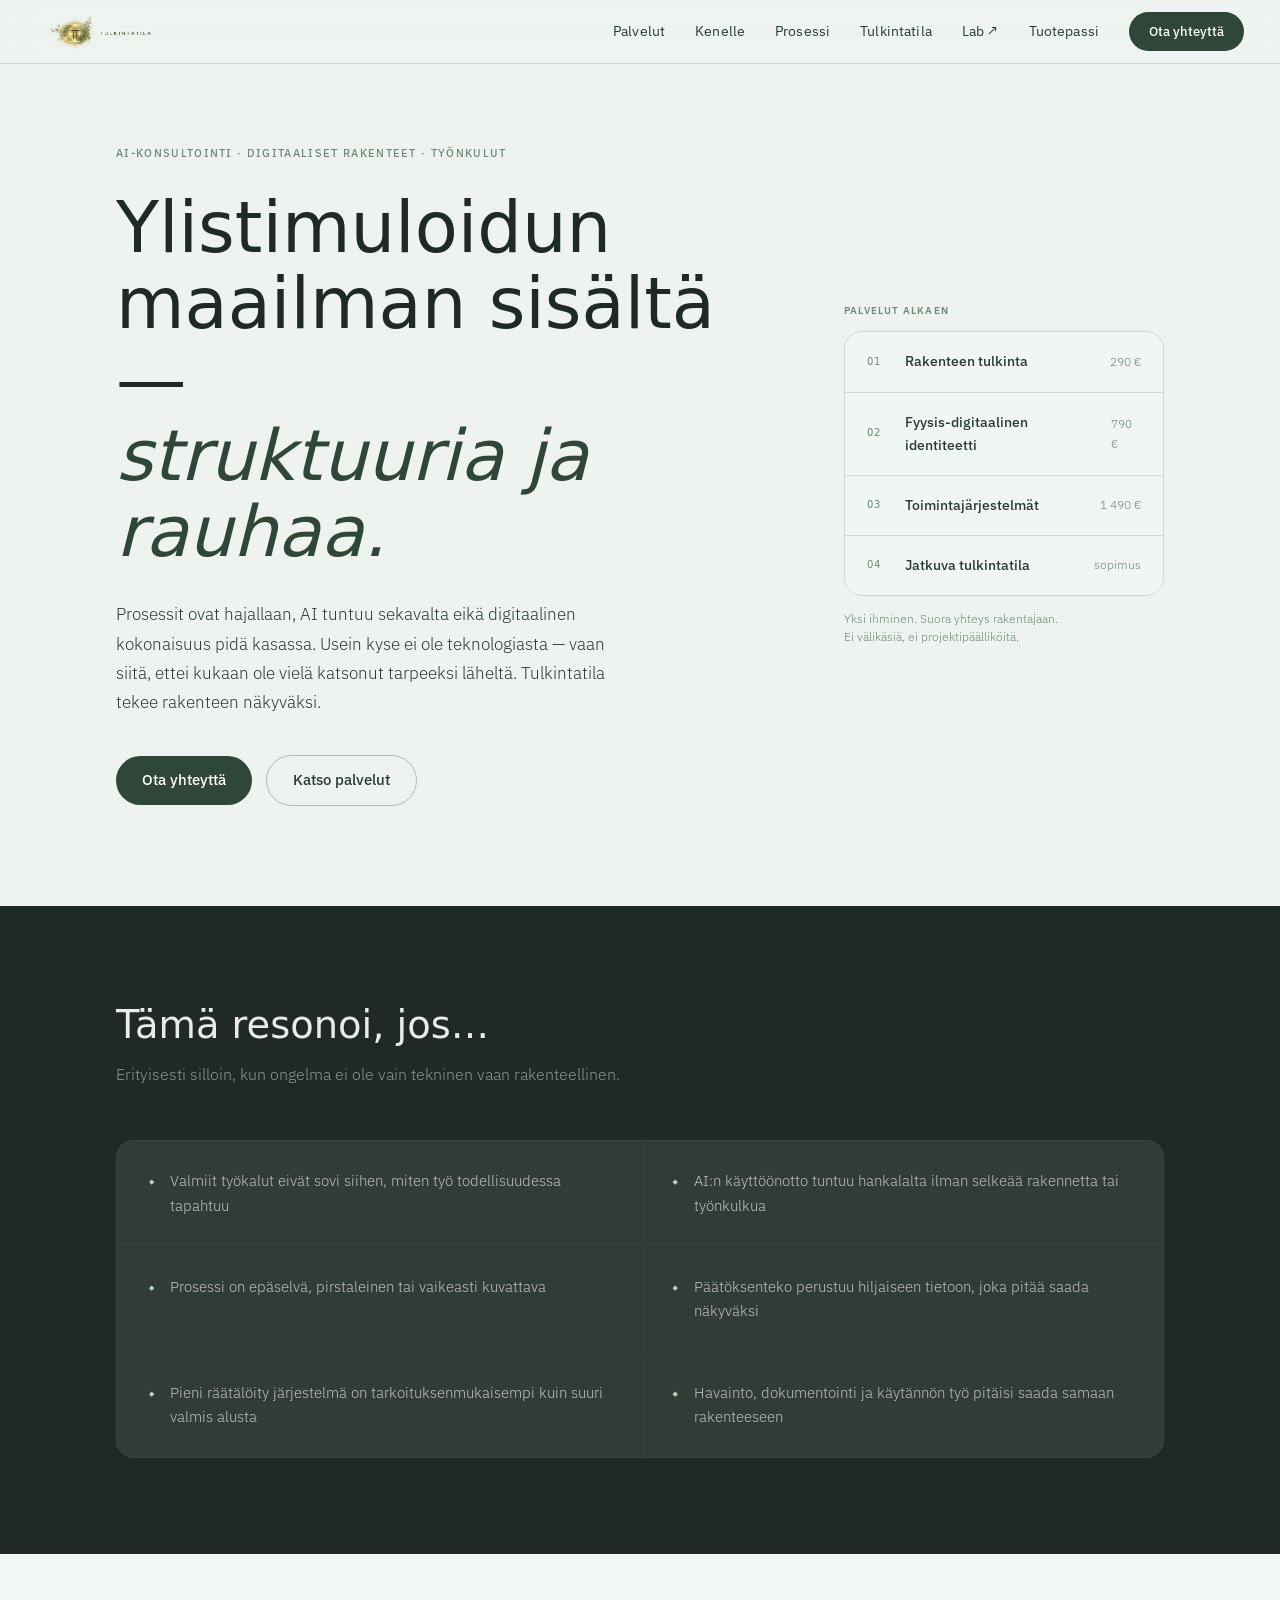
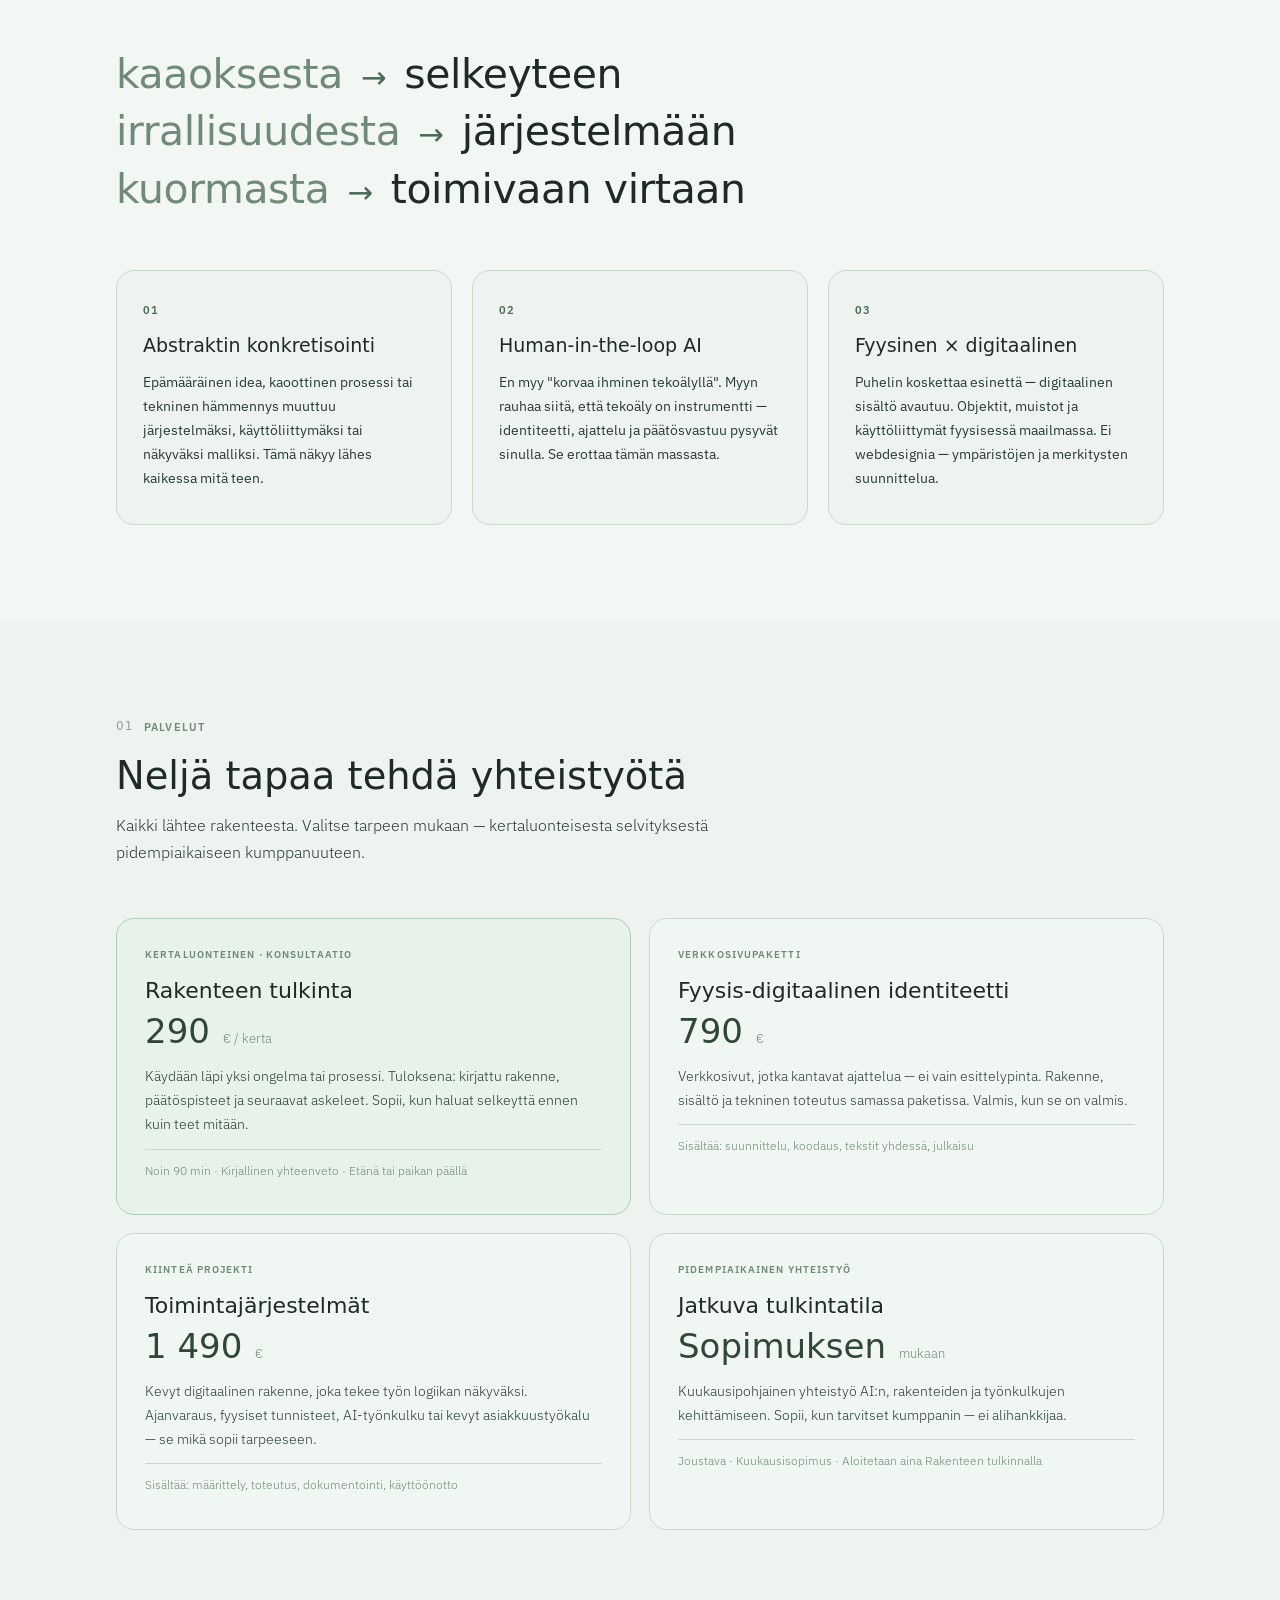
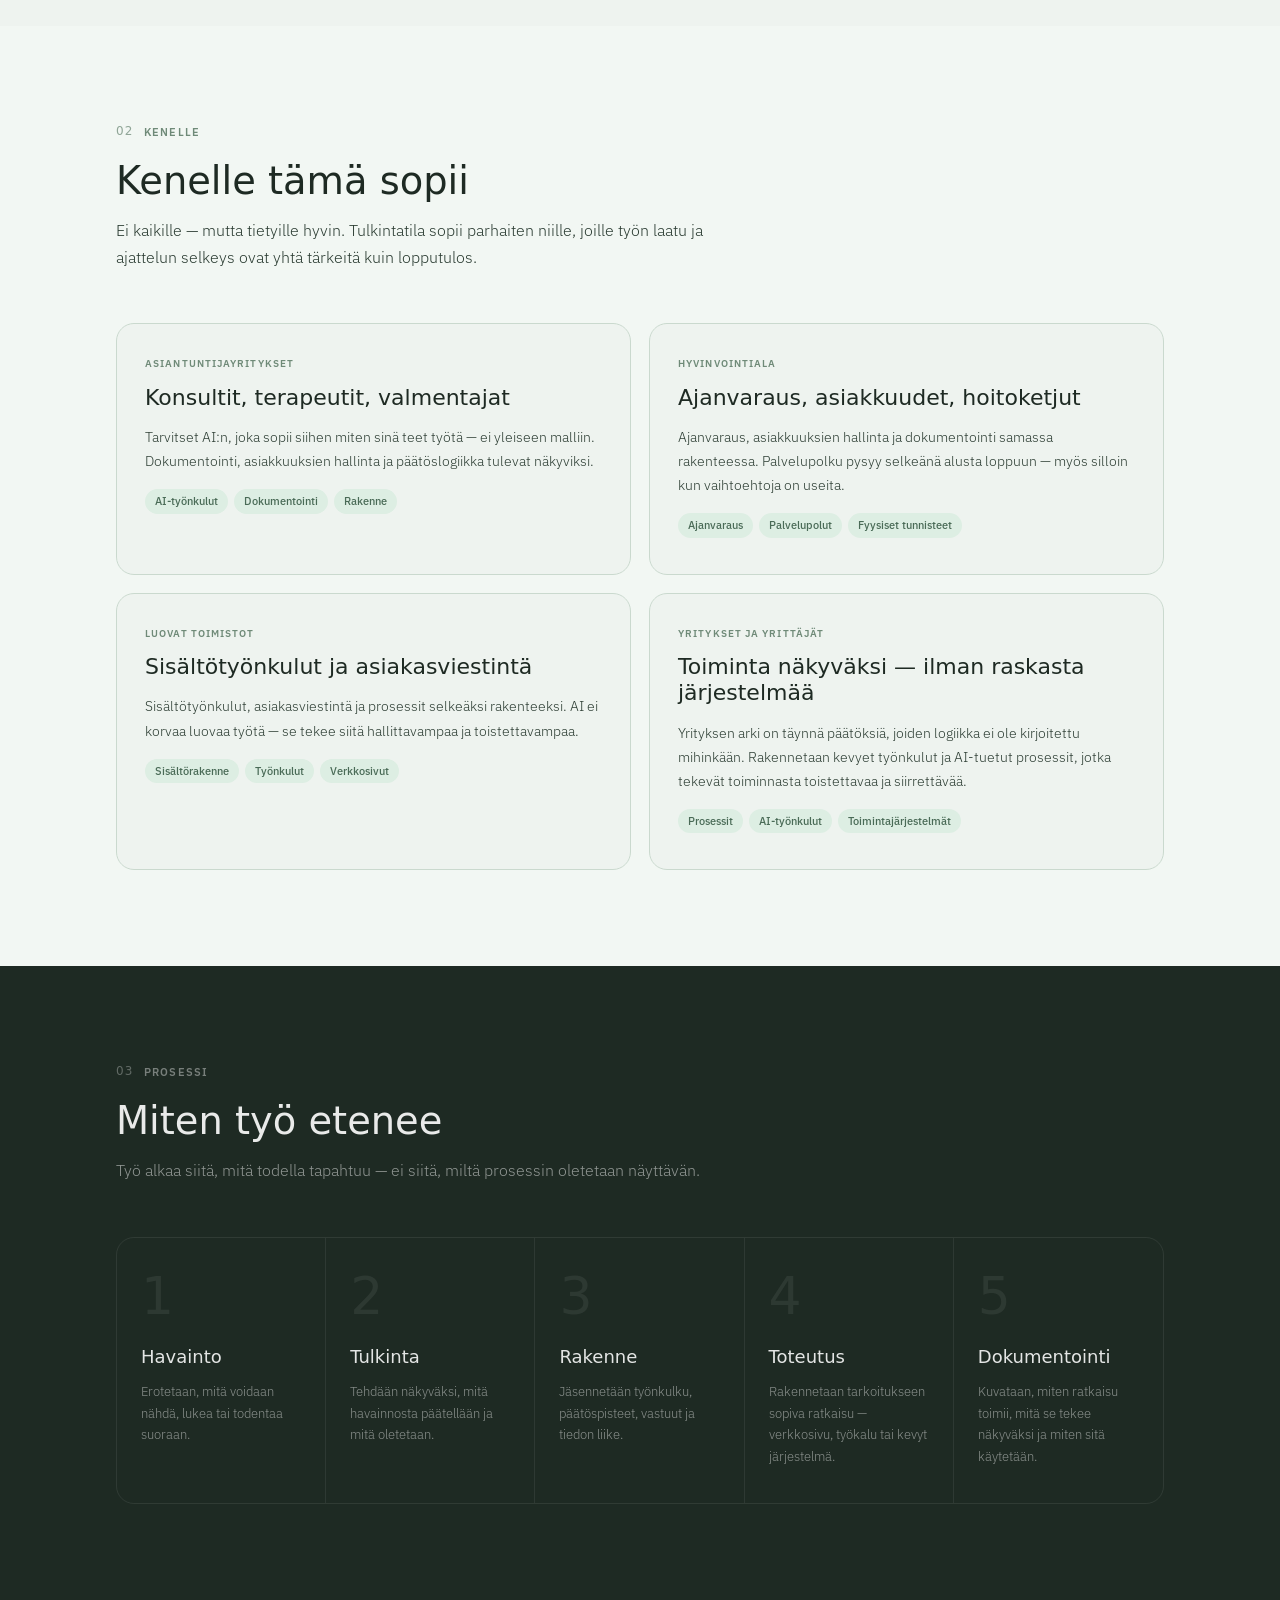
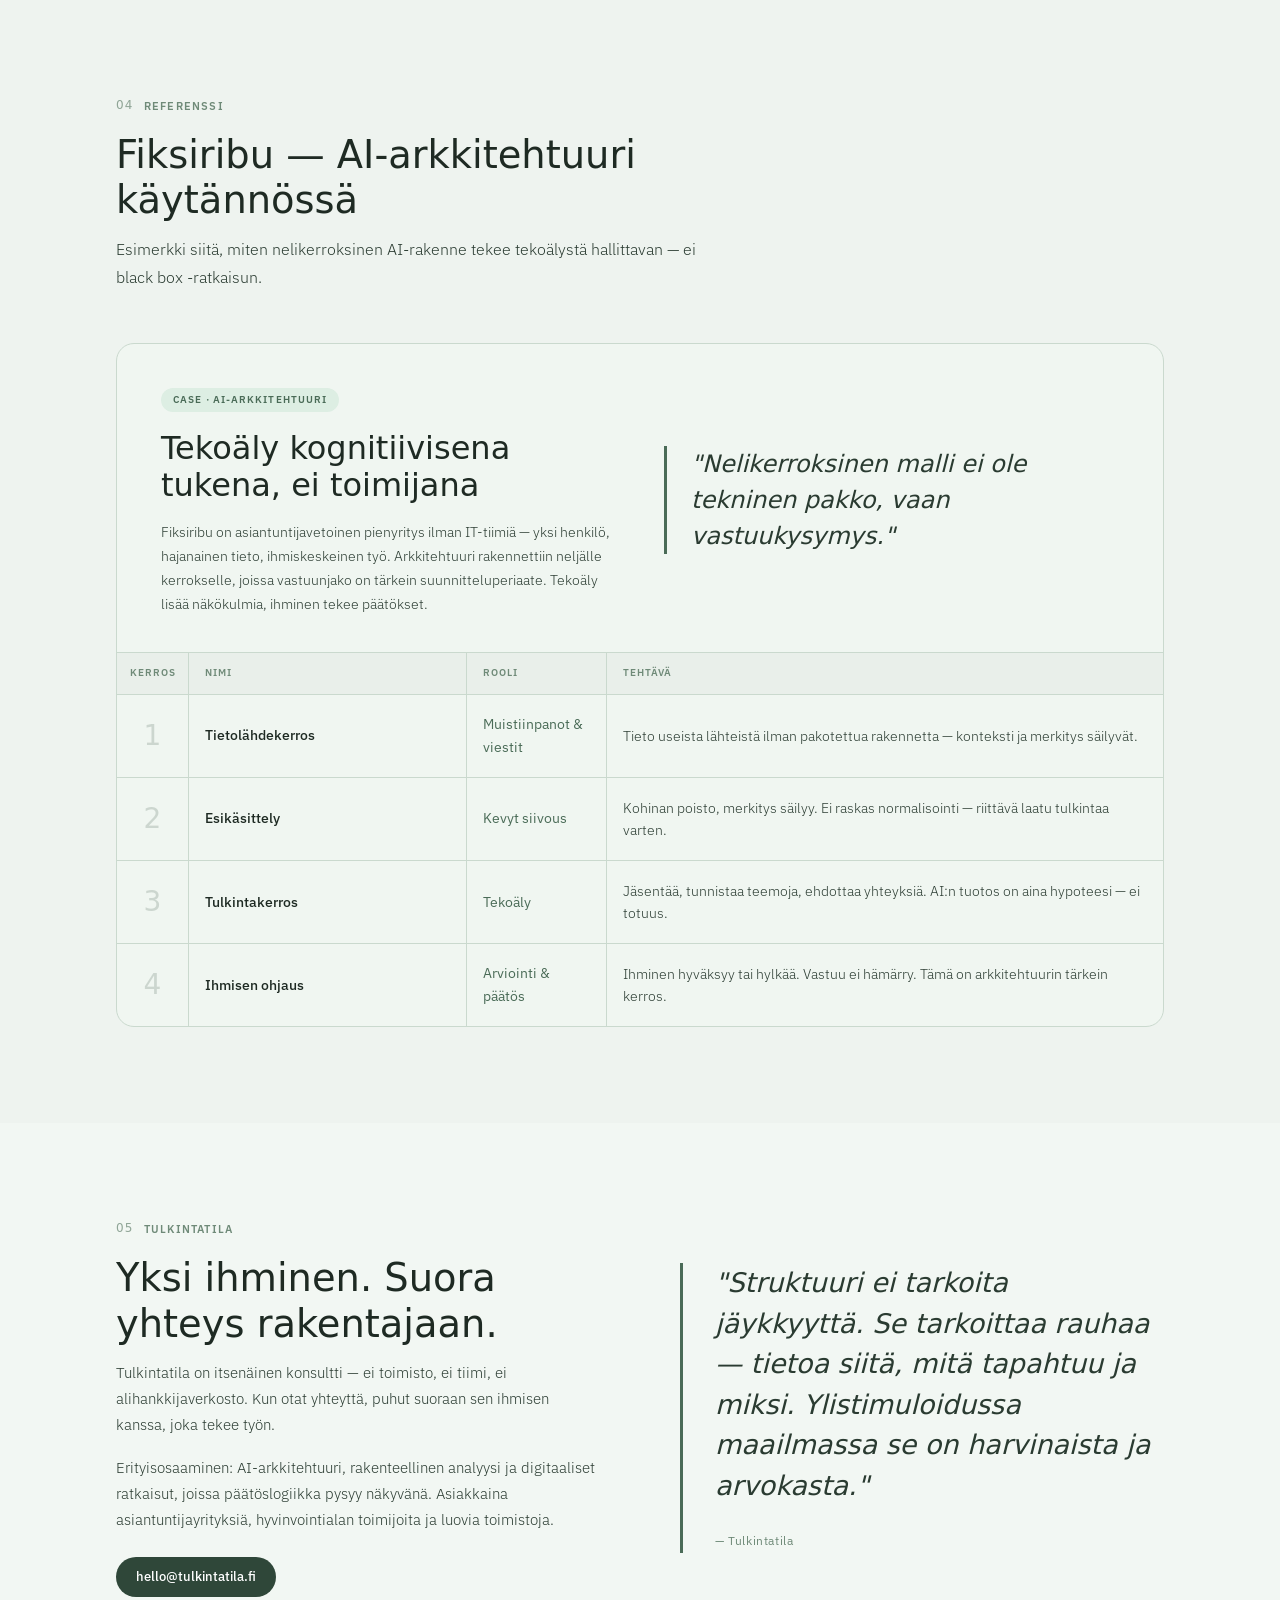
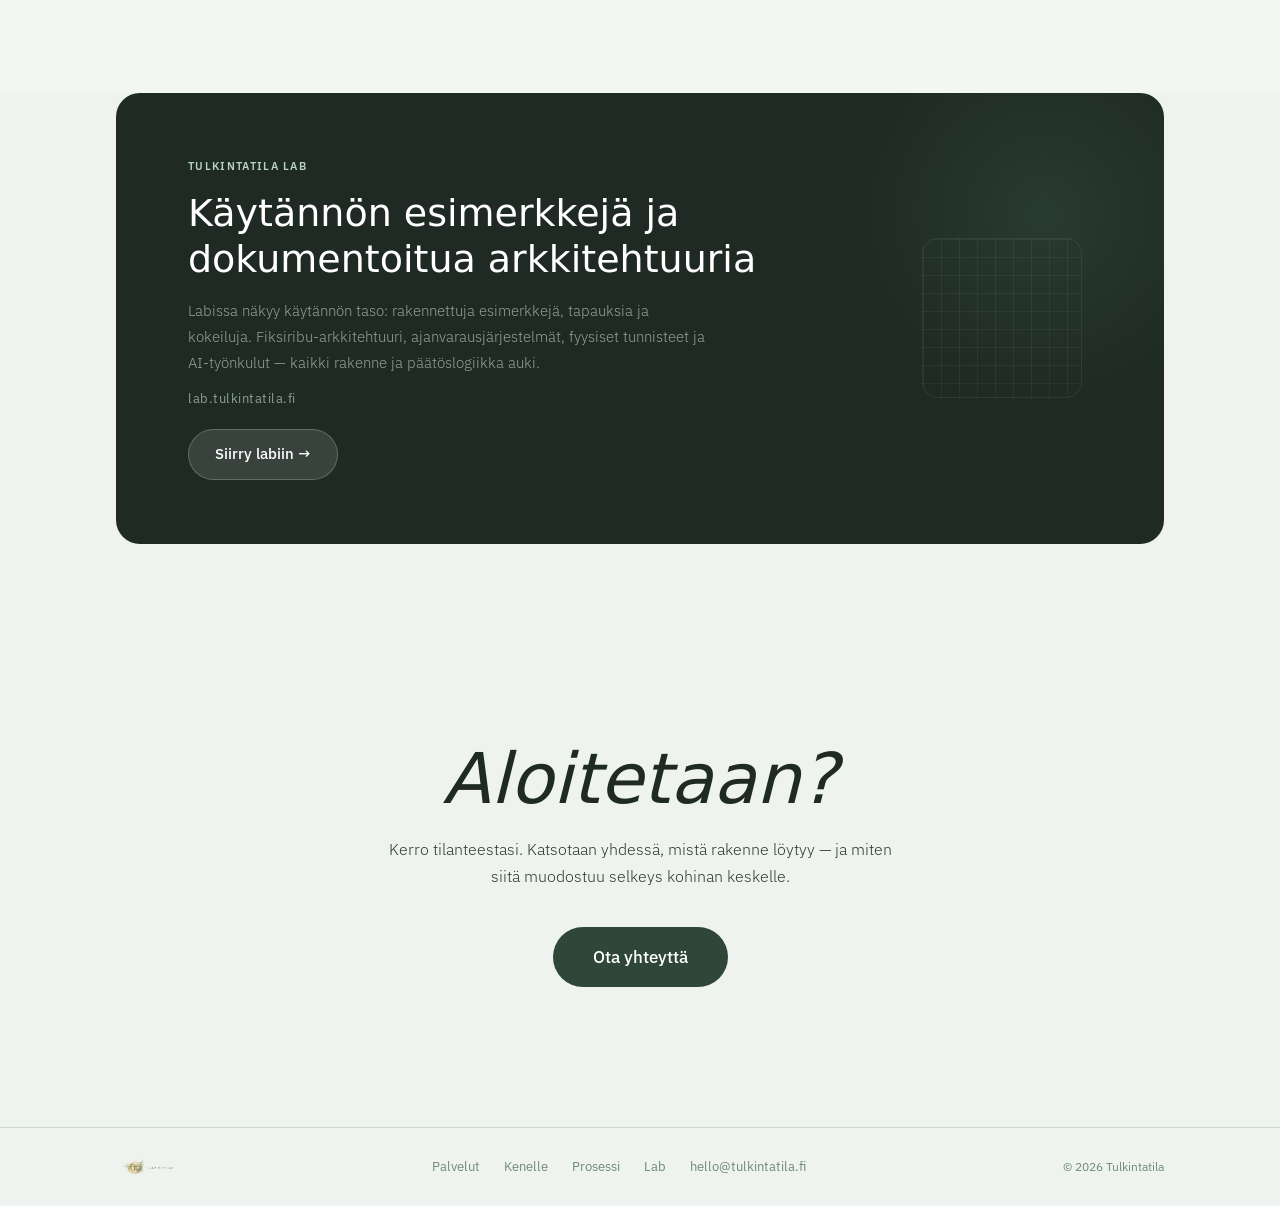
==== commit 71df8d49: "Add digitaalinen-tuotepassi landing page New route /digitaalinen-tuotepassi/ with full Finnish landi" ====
--- a/index.html
+++ b/index.html
@@ -1091,6 +1091,7 @@
       <a href="#prosessi" class="nav-link">Prosessi</a>
       <a href="#minusta" class="nav-link">Tulkintatila</a>
       <a href="https://lab.tulkintatila.fi/" class="nav-link" target="_blank" rel="noopener">Lab ↗</a>
+      <a href="/digitaalinen-tuotepassi/" class="nav-link">Tuotepassi</a>
       <a href="mailto:hello@tulkintatila.fi" class="nav-cta">Ota yhteyttä</a>
     </div>
   </nav>
